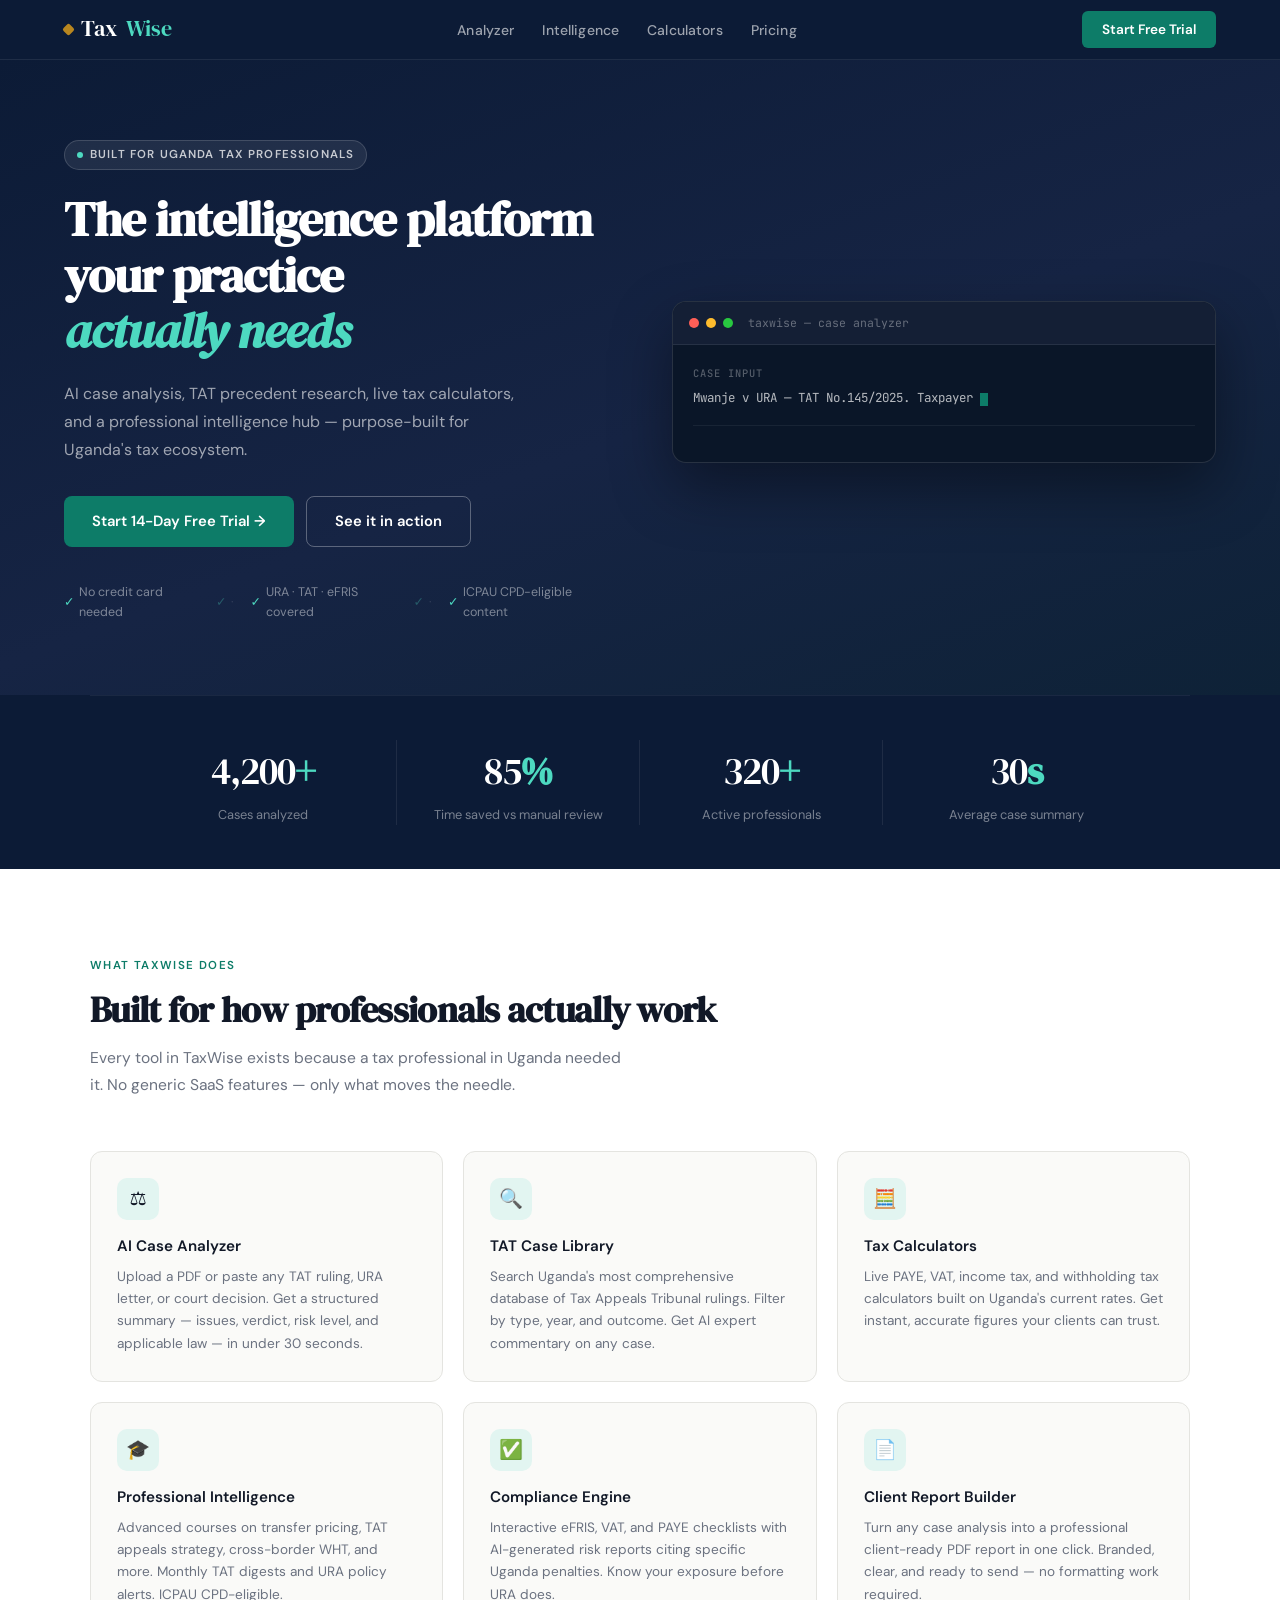
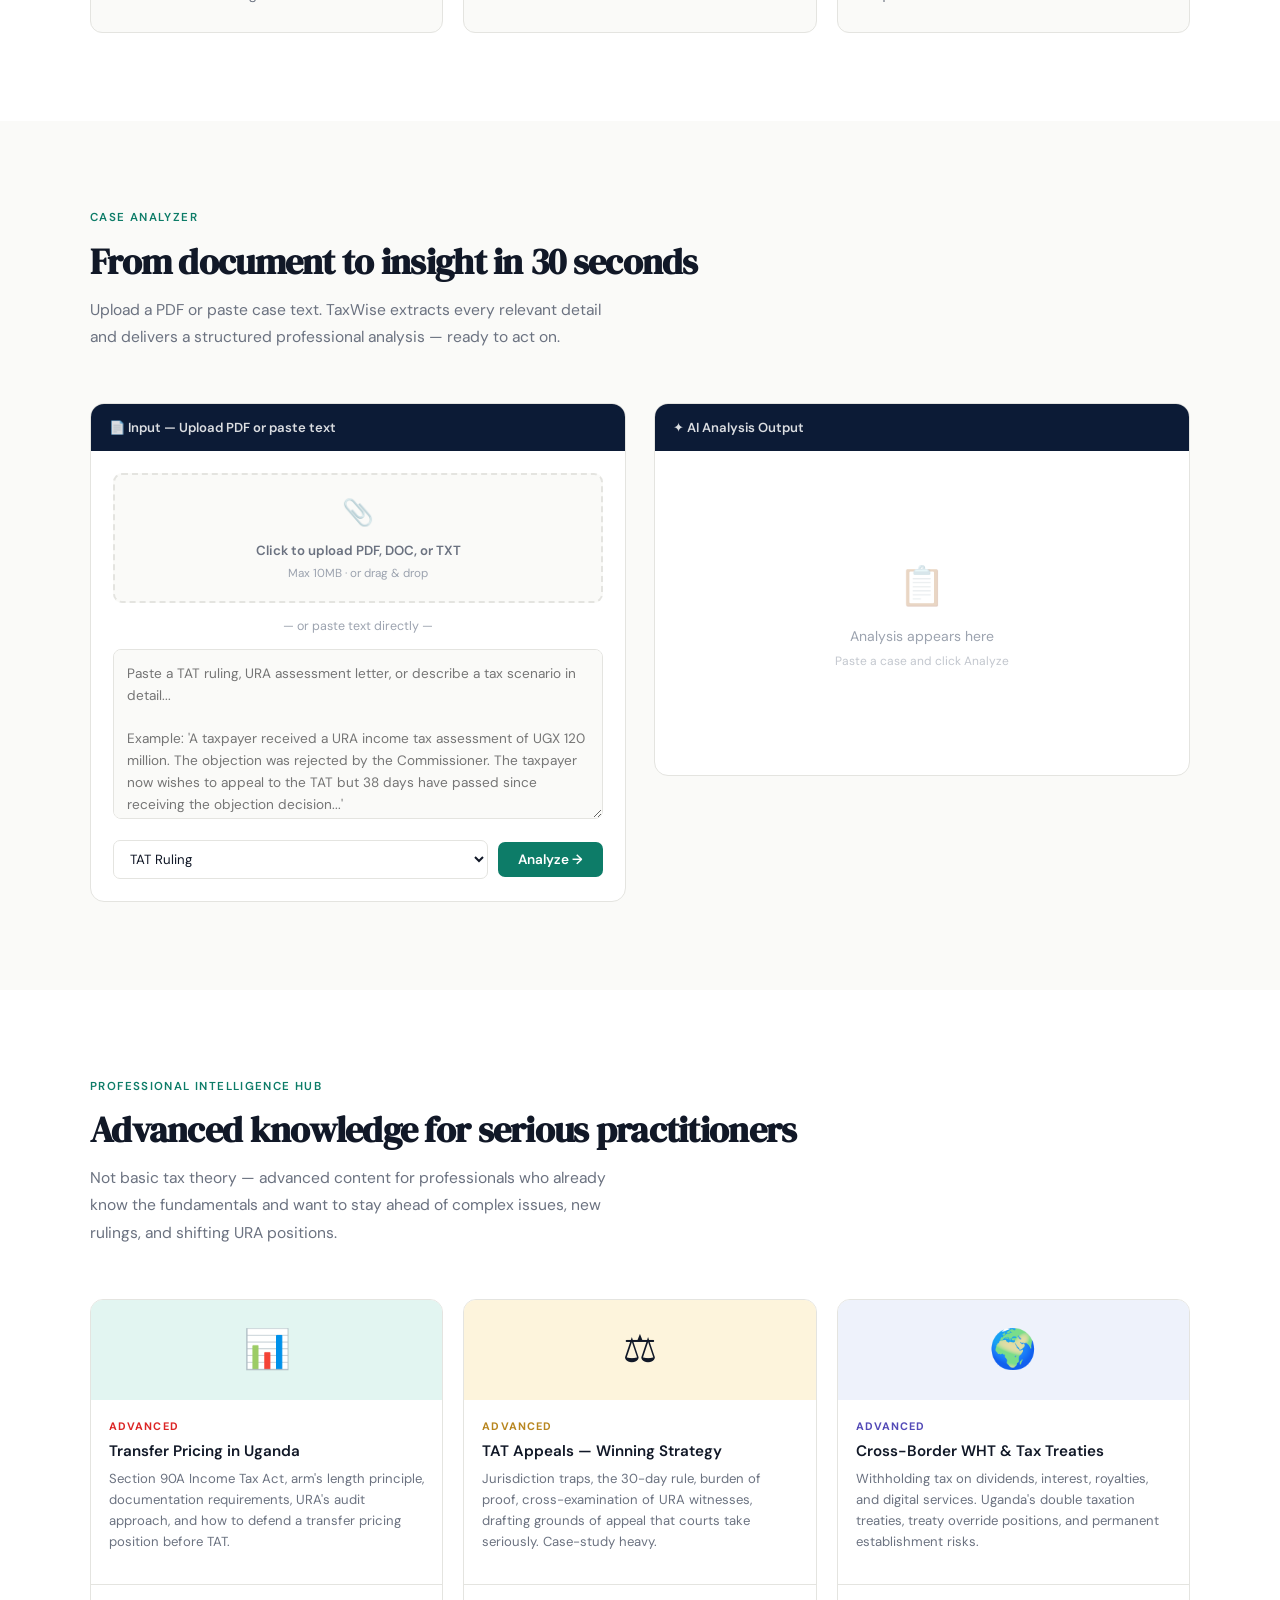
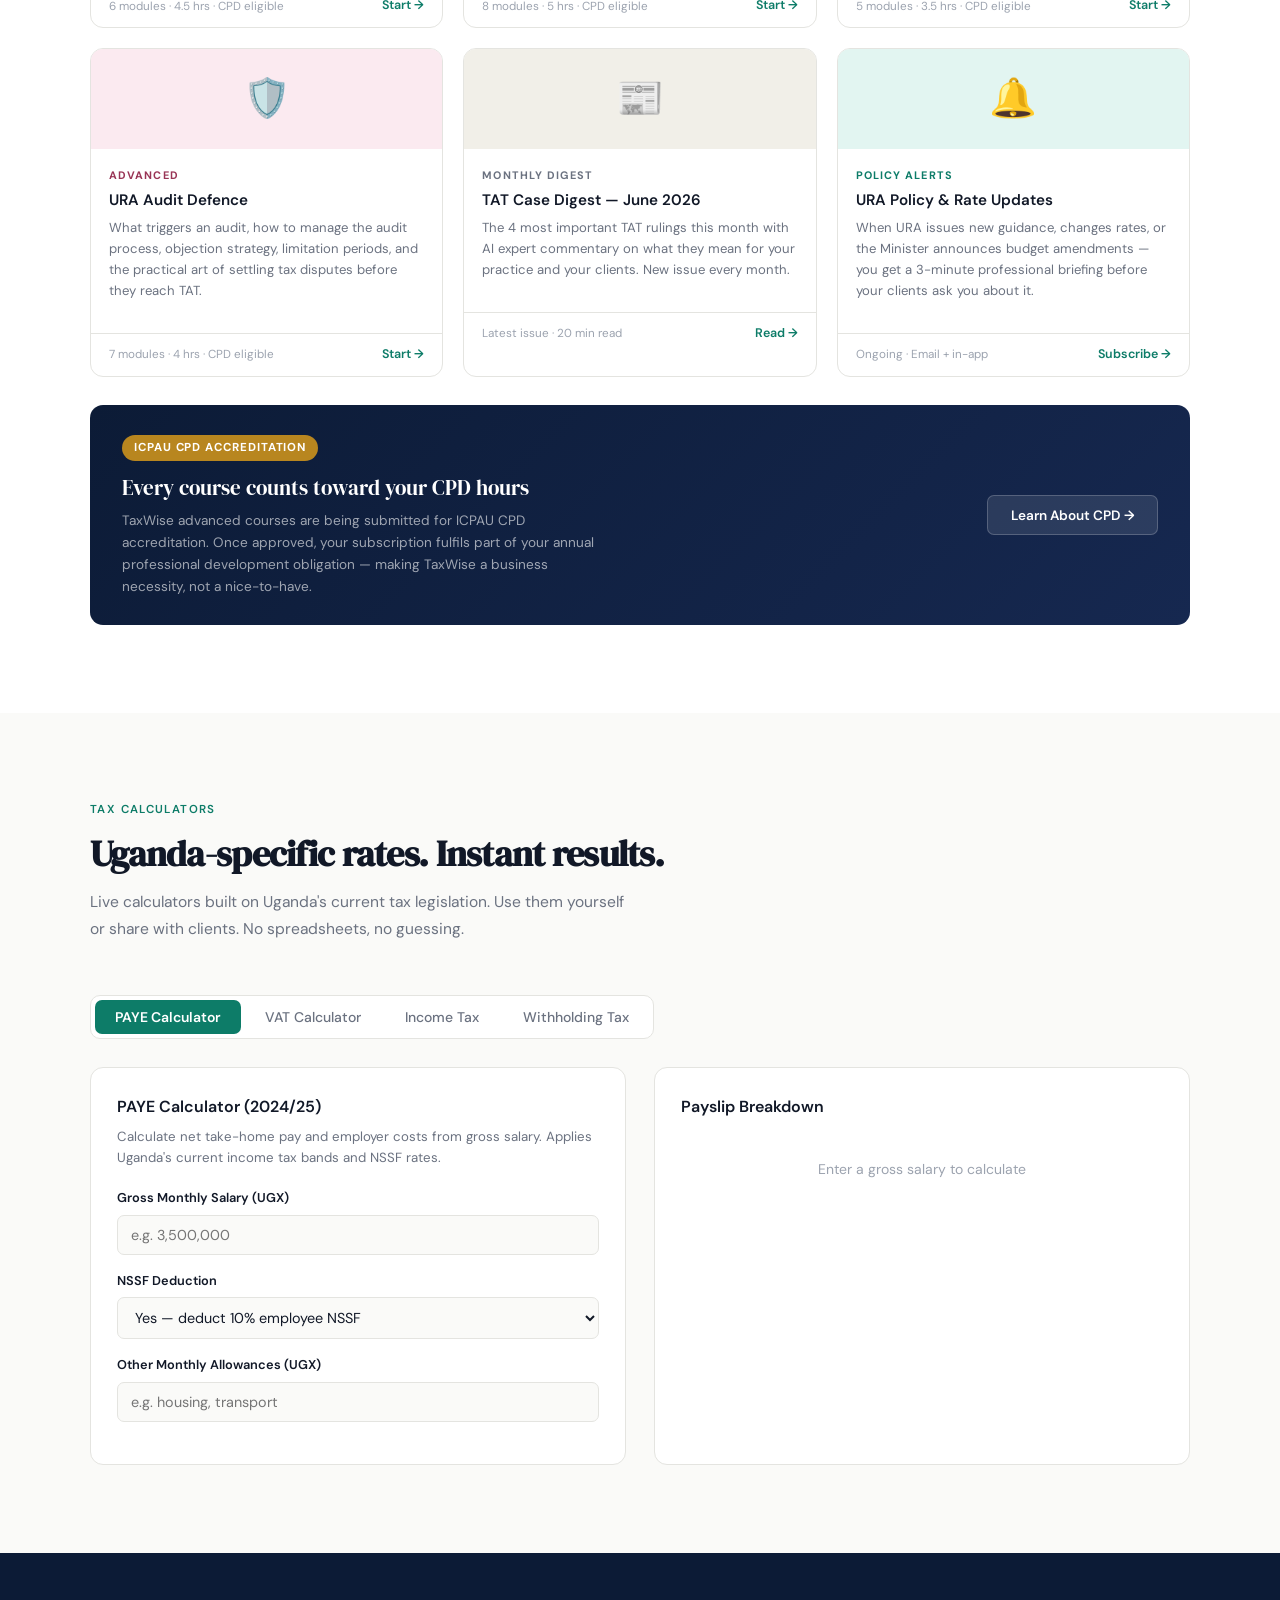
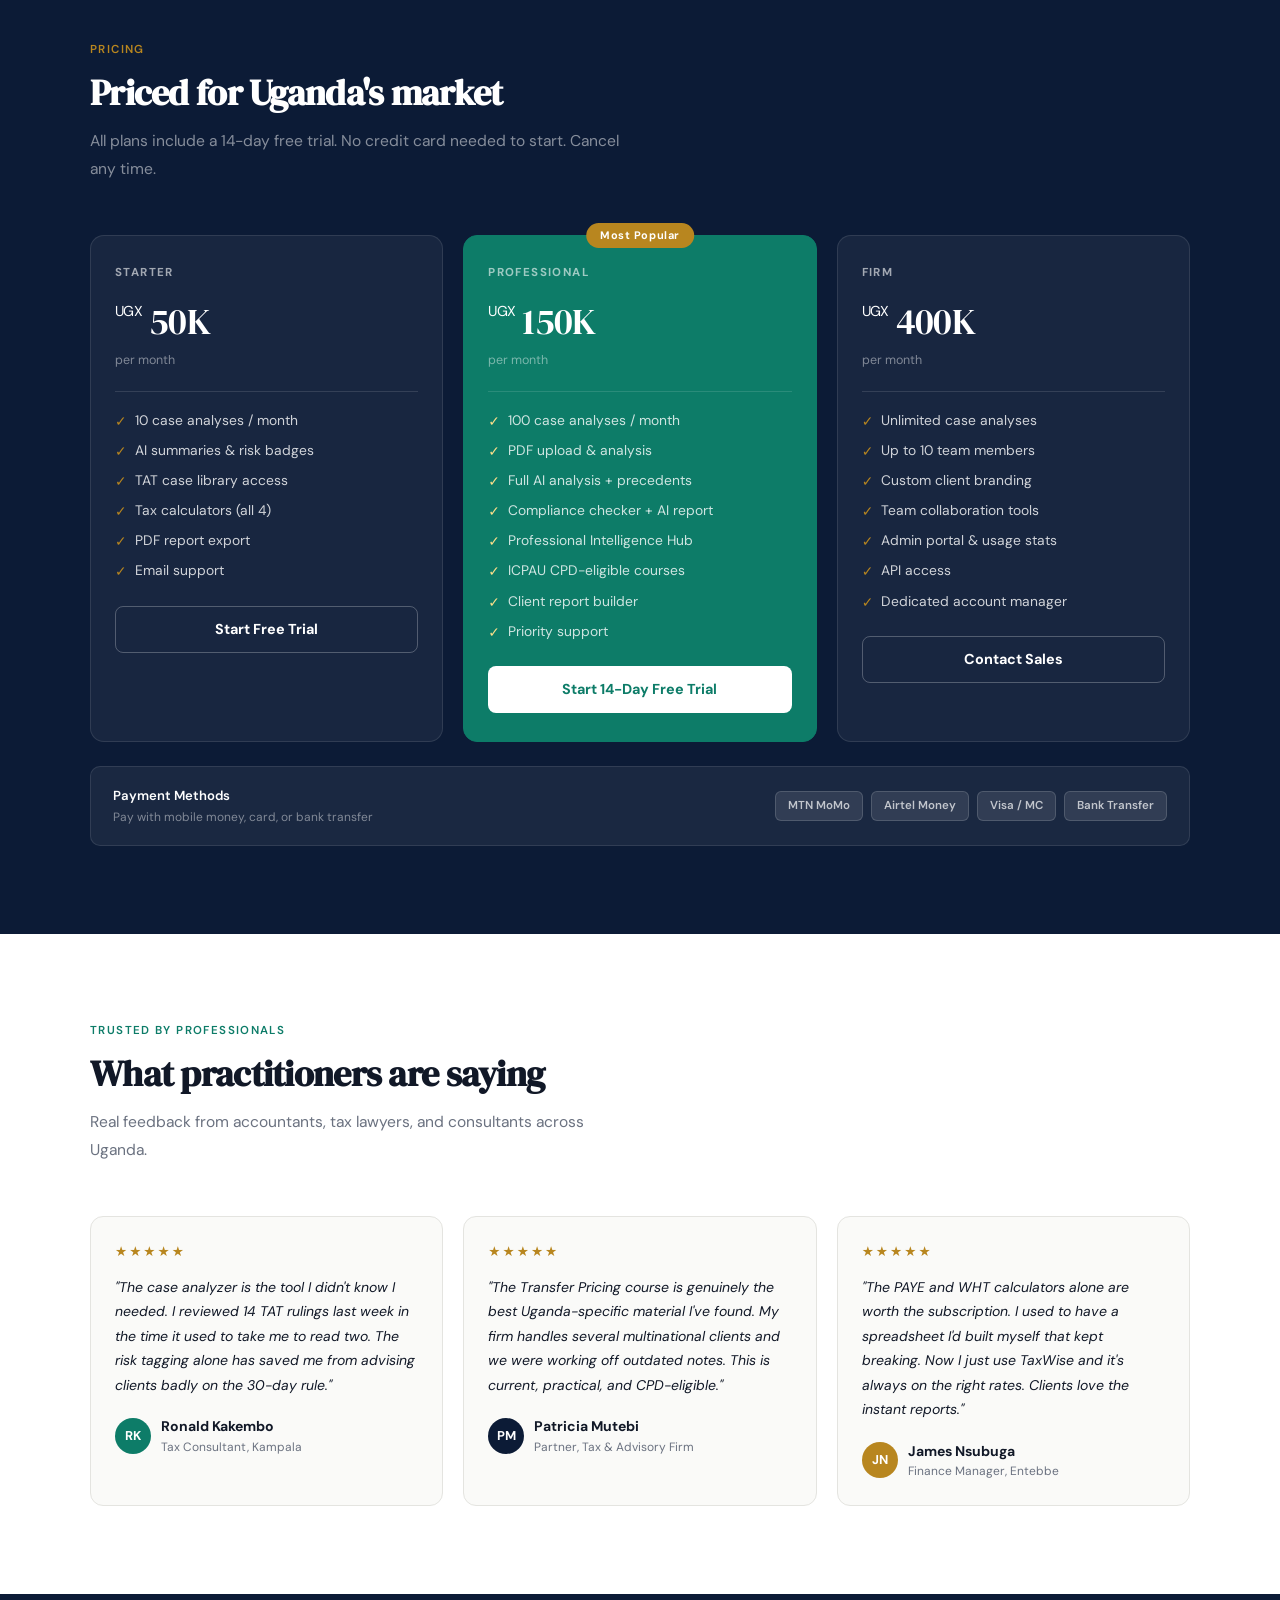
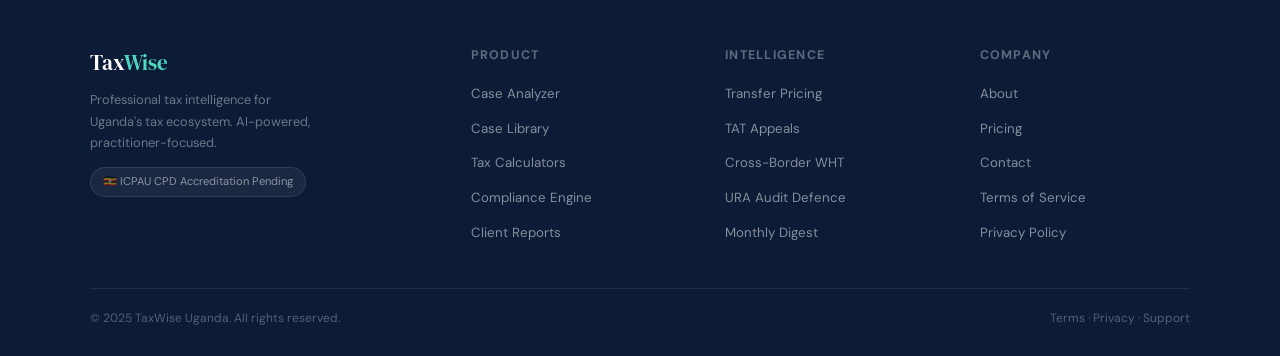
==== index.html @ 697ef594 "Add files via upload" ====
<!DOCTYPE html>
<html lang="en">
<head>
<meta charset="UTF-8"/>
<meta name="viewport" content="width=device-width,initial-scale=1.0"/>
<title>TaxWise Uganda — Professional Tax Intelligence Platform</title>
<link rel="preconnect" href="https://fonts.googleapis.com"/>
<link href="https://fonts.googleapis.com/css2?family=DM+Serif+Display:ital@0;1&family=DM+Sans:wght@300;400;500;600&family=JetBrains+Mono:wght@400;500&display=swap" rel="stylesheet"/>
<style>
*,*::before,*::after{box-sizing:border-box;margin:0;padding:0}
:root{
  --navy:#0C1B36;--navy2:#162444;
  --ink:#111827;--slate:#6B7280;--slate2:#9CA3AF;
  --warm:#FAFAF8;--white:#FFFFFF;
  --teal:#0D7C68;--teal2:#0a6356;--teal-l:#E2F5F1;--teal-m:#B6E5DC;
  --gold:#B8861F;--gold-l:#FDF4DC;--gold-m:#F5D98A;
  --border:#E4E4E0;--border2:#D1D5DB;
  --red:#DC2626;--red-l:#FEE2E2;
  --green:#16A34A;--green-l:#DCFCE7;
  --ff-serif:'DM Serif Display',Georgia,serif;
  --ff-sans:'DM Sans',system-ui,sans-serif;
  --ff-mono:'JetBrains Mono',monospace;
}
html{scroll-behavior:smooth;font-size:16px}
body{font-family:var(--ff-sans);background:var(--warm);color:var(--ink);line-height:1.6;-webkit-font-smoothing:antialiased}

/* ── NAV ── */
nav{position:sticky;top:0;z-index:200;background:var(--navy);border-bottom:1px solid rgba(255,255,255,.08);padding:0 5%;display:flex;align-items:center;justify-content:space-between;height:60px}
.logo{font-family:var(--ff-serif);font-size:1.35rem;color:var(--white);display:flex;align-items:center;gap:8px;text-decoration:none}
.logo-gem{width:9px;height:9px;background:var(--gold);border-radius:2px;transform:rotate(45deg);flex-shrink:0}
.logo span{color:#4DD9C0}
nav ul{list-style:none;display:flex;gap:1.75rem}
nav ul a{color:rgba(255,255,255,.6);text-decoration:none;font-size:.875rem;font-weight:500;transition:color .2s;letter-spacing:.01em}
nav ul a:hover{color:var(--white)}
.nav-cta{background:var(--teal);color:var(--white);padding:.45rem 1.25rem;border-radius:6px;font-size:.85rem;font-weight:600;text-decoration:none;transition:background .2s;white-space:nowrap}
.nav-cta:hover{background:var(--teal2)}

/* ── HERO ── */
.hero{background:linear-gradient(160deg,var(--navy) 0%,var(--navy2) 55%,#0e2237 100%);padding:80px 5% 72px;display:grid;grid-template-columns:1fr 1fr;gap:64px;align-items:center;max-width:1280px;margin:0 auto}
.hero-eyebrow{display:inline-flex;align-items:center;gap:7px;background:rgba(255,255,255,.08);border:1px solid rgba(255,255,255,.15);color:rgba(255,255,255,.75);font-size:.72rem;font-weight:600;letter-spacing:.1em;text-transform:uppercase;padding:5px 12px;border-radius:20px;margin-bottom:22px}
.hero-eyebrow::before{content:'';width:6px;height:6px;background:#4DD9C0;border-radius:50%;display:inline-block}
.hero h1{font-family:var(--ff-serif);font-size:clamp(2.1rem,3.8vw,3.4rem);color:var(--white);line-height:1.15;margin-bottom:20px;letter-spacing:-.02em}
.hero h1 em{font-style:italic;color:#4DD9C0}
.hero-sub{color:rgba(255,255,255,.6);font-size:1rem;line-height:1.75;margin-bottom:32px;max-width:460px}
.hero-btns{display:flex;gap:12px;flex-wrap:wrap;margin-bottom:36px}
.btn-hero{background:var(--teal);color:var(--white);padding:.8rem 1.75rem;border-radius:8px;font-weight:600;font-size:.925rem;text-decoration:none;transition:all .2s;border:none;cursor:pointer;display:inline-flex;align-items:center;gap:7px}
.btn-hero:hover{background:var(--teal2);transform:translateY(-1px)}
.btn-hero-ghost{background:transparent;color:var(--white);padding:.8rem 1.75rem;border-radius:8px;font-weight:600;font-size:.925rem;text-decoration:none;border:1px solid rgba(255,255,255,.3);transition:all .2s;cursor:pointer}
.btn-hero-ghost:hover{background:rgba(255,255,255,.08);border-color:rgba(255,255,255,.5)}
.hero-trust{display:flex;align-items:center;gap:10px;font-size:.78rem;color:rgba(255,255,255,.45)}
.hero-trust span{display:flex;align-items:center;gap:5px}
.hero-trust span::before{content:'✓';color:#4DD9C0}

/* Hero terminal card */
.hero-card{background:#0a1628;border:1px solid rgba(255,255,255,.12);border-radius:14px;overflow:hidden;box-shadow:0 24px 60px rgba(0,0,0,.4)}
.terminal-bar{background:#141f35;border-bottom:1px solid rgba(255,255,255,.08);padding:12px 16px;display:flex;align-items:center;gap:7px}
.t-dot{width:10px;height:10px;border-radius:50%}
.t-dot.r{background:#FF5F57}.t-dot.y{background:#FEBC2E}.t-dot.g{background:#28C840}
.terminal-label{margin-left:8px;font-family:var(--ff-mono);font-size:.72rem;color:rgba(255,255,255,.35)}
.terminal-body{padding:20px}
.t-label{font-family:var(--ff-mono);font-size:.65rem;font-weight:500;letter-spacing:.1em;text-transform:uppercase;color:rgba(255,255,255,.3);margin-bottom:6px}
.t-input{font-family:var(--ff-mono);font-size:.78rem;color:rgba(255,255,255,.7);line-height:1.65;margin-bottom:16px;border-bottom:1px solid rgba(255,255,255,.06);padding-bottom:16px}
.t-cursor{display:inline-block;width:8px;height:1em;background:var(--teal);vertical-align:text-bottom;animation:blink 1s step-end infinite}
@keyframes blink{50%{opacity:0}}
.t-analyzing{display:flex;align-items:center;gap:8px;font-size:.75rem;color:var(--teal);font-family:var(--ff-mono);margin-bottom:14px}
.t-spinner{display:inline-block;animation:spin .7s linear infinite}
@keyframes spin{to{transform:rotate(360deg)}}
.t-result{display:none}
.t-result.show{display:block}
.t-section{margin-bottom:12px}
.t-section-title{font-size:.65rem;font-weight:600;letter-spacing:.1em;text-transform:uppercase;color:var(--teal);margin-bottom:4px;font-family:var(--ff-mono)}
.t-section p{font-size:.8rem;color:rgba(255,255,255,.75);line-height:1.6}
.t-verdict{background:rgba(184,134,31,.12);border-left:3px solid var(--gold);padding:9px 12px;border-radius:0 6px 6px 0;font-size:.8rem;color:rgba(255,255,255,.8);margin-bottom:12px}
.t-tags{display:flex;gap:5px;flex-wrap:wrap}
.t-tag{font-size:.68rem;font-weight:600;padding:3px 8px;border-radius:12px;background:rgba(13,124,104,.2);color:#4DD9C0;border:1px solid rgba(13,124,104,.3);font-family:var(--ff-mono)}
.risk-badge{display:inline-flex;align-items:center;gap:5px;font-size:.7rem;font-weight:700;padding:3px 10px;border-radius:12px;margin-right:8px}
.risk-high{background:rgba(220,38,38,.15);color:#FCA5A5;border:1px solid rgba(220,38,38,.25)}
.risk-med{background:rgba(184,134,31,.15);color:#FCD34D;border:1px solid rgba(184,134,31,.25)}
.risk-low{background:rgba(13,124,104,.15);color:#4DD9C0;border:1px solid rgba(13,124,104,.25)}

/* ── STATS BAND ── */
.stats-wrap{background:var(--navy)}
.stats-band{max-width:1100px;margin:0 auto;padding:44px 5%;display:grid;grid-template-columns:repeat(4,1fr);gap:0;border-top:1px solid rgba(255,255,255,.06)}
.stat-item{padding:0 24px;text-align:center;border-right:1px solid rgba(255,255,255,.08)}
.stat-item:first-child{padding-left:0}
.stat-item:last-child{border-right:none;padding-right:0}
.stat-num{font-family:var(--ff-serif);font-size:2.4rem;color:var(--white);letter-spacing:-.03em}
.stat-num b{color:#4DD9C0}
.stat-desc{font-size:.8rem;color:rgba(255,255,255,.45);margin-top:3px}

/* ── SECTION SHARED ── */
section{padding:88px 5%}
.s-inner{max-width:1100px;margin:0 auto}
.s-tag{font-size:.72rem;font-weight:600;color:var(--teal);text-transform:uppercase;letter-spacing:.12em;margin-bottom:12px}
.s-title{font-family:var(--ff-serif);font-size:clamp(1.7rem,2.8vw,2.5rem);color:var(--ink);margin-bottom:14px;line-height:1.2;letter-spacing:-.02em}
.s-sub{color:var(--slate);max-width:540px;line-height:1.75;margin-bottom:52px;font-size:.975rem}

/* ── FEATURES STRIP ── */
.features-bg{background:var(--white)}
.feat-grid{display:grid;grid-template-columns:repeat(3,1fr);gap:20px}
.feat-card{border:1px solid var(--border);border-radius:12px;padding:26px;background:var(--warm);transition:all .2s;cursor:default}
.feat-card:hover{border-color:var(--teal-m);box-shadow:0 4px 20px rgba(13,124,104,.08);transform:translateY(-2px)}
.feat-icon{width:42px;height:42px;background:var(--teal-l);border-radius:10px;display:flex;align-items:center;justify-content:center;font-size:1.2rem;margin-bottom:14px}
.feat-card h3{font-size:.95rem;font-weight:600;color:var(--ink);margin-bottom:7px}
.feat-card p{font-size:.85rem;color:var(--slate);line-height:1.65}

/* ── ANALYZER DEMO ── */
.analyzer-bg{background:var(--warm)}
.analyzer-layout{display:grid;grid-template-columns:1fr 1fr;gap:28px;align-items:start}
.panel{background:var(--white);border:1px solid var(--border);border-radius:14px;overflow:hidden}
.panel-head{background:var(--navy);padding:13px 18px;display:flex;align-items:center;gap:8px;font-size:.82rem;font-weight:600;color:rgba(255,255,255,.85)}
.panel-body{padding:22px}
.panel-body textarea{width:100%;border:1px solid var(--border);border-radius:8px;padding:13px;font-family:var(--ff-sans);font-size:.85rem;color:var(--ink);resize:vertical;min-height:170px;outline:none;background:var(--warm);transition:border-color .2s;line-height:1.6}
.panel-body textarea:focus{border-color:var(--teal);background:var(--white)}
.upload-zone{border:2px dashed var(--border);border-radius:9px;padding:18px;text-align:center;cursor:pointer;margin-bottom:14px;transition:all .15s;background:var(--warm)}
.upload-zone:hover,.upload-zone.active{border-color:var(--teal);background:var(--teal-l)}
.upload-zone input[type=file]{display:none}
.upload-icon{font-size:1.6rem;opacity:.4;margin-bottom:6px}
.upload-text{font-size:.83rem;font-weight:600;color:var(--slate)}
.upload-sub{font-size:.73rem;color:var(--slate2);margin-top:3px}
.or-divider{text-align:center;font-size:.78rem;color:var(--slate2);margin:12px 0}
.panel-controls{display:flex;gap:10px;margin-top:13px;align-items:center}
select.panel-select{flex:1;border:1px solid var(--border);border-radius:7px;padding:9px 12px;font-family:var(--ff-sans);font-size:.83rem;background:var(--white);color:var(--ink);outline:none;cursor:pointer}
.btn-analyze{background:var(--teal);color:var(--white);border:none;padding:9px 20px;border-radius:7px;font-weight:600;font-size:.85rem;cursor:pointer;transition:background .2s;font-family:var(--ff-sans);display:flex;align-items:center;gap:6px;white-space:nowrap}
.btn-analyze:hover{background:var(--teal2)}
.btn-analyze:disabled{opacity:.55;cursor:not-allowed}
.result-placeholder{display:flex;flex-direction:column;align-items:center;justify-content:center;min-height:280px;color:var(--slate2)}
.placeholder-icon{font-size:2.4rem;opacity:.3;margin-bottom:8px}
.result-content{display:none}
.result-content.show{display:block}
.result-section{margin-bottom:14px}
.result-label{font-size:.68rem;font-weight:700;text-transform:uppercase;letter-spacing:.1em;color:var(--teal);margin-bottom:5px}
.result-section p{font-size:.875rem;color:var(--ink);line-height:1.7}
.verdict-box{border-left:3px solid var(--gold);background:var(--gold-l);padding:10px 13px;border-radius:0 7px 7px 0;font-size:.875rem;color:var(--ink)}
.result-tags{display:flex;gap:6px;flex-wrap:wrap;margin-top:4px}
.r-tag{font-size:.7rem;font-weight:600;padding:3px 9px;border-radius:12px;background:var(--teal-l);color:var(--teal2);border:1px solid var(--teal-m)}
.risk-row{display:flex;align-items:center;gap:8px;margin-top:6px}
.risk-pill{font-size:.72rem;font-weight:700;padding:3px 10px;border-radius:20px;text-transform:uppercase;letter-spacing:.06em}
.rp-high{background:var(--red-l);color:var(--red)}
.rp-med{background:var(--gold-l);color:var(--gold)}
.rp-low{background:var(--teal-l);color:var(--teal)}
.result-note{font-size:.8rem;color:var(--slate)}
.download-btn{display:inline-flex;align-items:center;gap:6px;background:var(--warm);border:1px solid var(--border);color:var(--ink);padding:7px 14px;border-radius:7px;font-size:.8rem;font-weight:600;cursor:pointer;transition:all .15s;margin-top:14px;font-family:var(--ff-sans)}
.download-btn:hover{border-color:var(--teal);color:var(--teal)}
.history-block{margin-top:24px}
.history-title{font-size:.78rem;font-weight:700;color:var(--slate);text-transform:uppercase;letter-spacing:.08em;margin-bottom:10px}
.hist-item{display:flex;align-items:center;gap:10px;padding:9px 12px;border:1px solid var(--border);border-radius:8px;margin-bottom:7px;font-size:.82rem;background:var(--white)}
.hist-title{flex:1;color:var(--ink);font-weight:500;white-space:nowrap;overflow:hidden;text-overflow:ellipsis}
.hist-meta{color:var(--slate2);font-size:.75rem;white-space:nowrap}

/* ── PROFESSIONAL INTELLIGENCE HUB ── */
.intel-bg{background:var(--white)}
.intel-grid{display:grid;grid-template-columns:repeat(3,1fr);gap:20px;margin-bottom:28px}
.intel-card{border:1px solid var(--border);border-radius:13px;overflow:hidden;cursor:pointer;transition:all .2s}
.intel-card:hover{border-color:var(--teal-m);box-shadow:0 6px 24px rgba(13,124,104,.09);transform:translateY(-2px)}
.intel-thumb{height:100px;display:flex;align-items:center;justify-content:center;font-size:2.4rem}
.intel-body{padding:18px}
.intel-level{font-size:.68rem;font-weight:700;text-transform:uppercase;letter-spacing:.1em;margin-bottom:6px}
.intel-card h4{font-size:.95rem;font-weight:600;color:var(--ink);margin-bottom:6px;line-height:1.35}
.intel-card p{font-size:.82rem;color:var(--slate);line-height:1.6;margin-bottom:14px}
.intel-footer{border-top:1px solid var(--border);padding:11px 18px;display:flex;justify-content:space-between;align-items:center}
.intel-meta{font-size:.73rem;color:var(--slate2)}
.intel-btn{font-size:.78rem;font-weight:600;color:var(--teal);text-decoration:none}
.cpd-banner{background:linear-gradient(135deg,var(--navy) 0%,#162850 100%);border-radius:13px;padding:28px 32px;display:flex;align-items:center;justify-content:space-between;gap:24px;margin-top:0}
.cpd-badge{background:var(--gold);color:var(--white);font-size:.72rem;font-weight:700;padding:4px 12px;border-radius:20px;text-transform:uppercase;letter-spacing:.08em;margin-bottom:10px;display:inline-block}
.cpd-title{font-family:var(--ff-serif);font-size:1.3rem;color:var(--white);margin-bottom:6px}
.cpd-sub{font-size:.85rem;color:rgba(255,255,255,.6);line-height:1.6;max-width:480px}
.cpd-action{background:rgba(255,255,255,.1);border:1px solid rgba(255,255,255,.2);color:var(--white);padding:.65rem 1.4rem;border-radius:7px;font-size:.85rem;font-weight:600;white-space:nowrap;cursor:pointer;transition:background .2s;font-family:var(--ff-sans)}
.cpd-action:hover{background:rgba(255,255,255,.18)}

/* ── TAX CALCULATORS ── */
.calc-bg{background:var(--warm)}
.calc-tabs{display:flex;gap:4px;background:var(--white);border:1px solid var(--border);border-radius:10px;padding:4px;margin-bottom:28px;width:fit-content}
.calc-tab{padding:8px 20px;border-radius:7px;border:none;cursor:pointer;font-family:var(--ff-sans);font-size:.875rem;font-weight:500;color:var(--slate);background:transparent;transition:all .15s;white-space:nowrap}
.calc-tab.active{background:var(--teal);color:var(--white);font-weight:600}
.calc-tab:hover:not(.active){background:var(--warm);color:var(--ink)}
.calc-panel{display:none}
.calc-panel.active{display:grid;grid-template-columns:1fr 1fr;gap:28px}
.calc-form{background:var(--white);border:1px solid var(--border);border-radius:13px;padding:26px}
.calc-form h3{font-size:1rem;font-weight:600;color:var(--ink);margin-bottom:6px}
.calc-form .calc-desc{font-size:.83rem;color:var(--slate);margin-bottom:20px;line-height:1.6}
.field{margin-bottom:16px}
.field label{display:block;font-size:.8rem;font-weight:600;color:var(--ink);margin-bottom:6px}
.field input,.field select{width:100%;border:1px solid var(--border);border-radius:7px;padding:10px 13px;font-family:var(--ff-sans);font-size:.9rem;outline:none;background:var(--warm);color:var(--ink);transition:border-color .2s}
.field input:focus,.field select:focus{border-color:var(--teal);background:var(--white)}
.field .hint{font-size:.73rem;color:var(--slate2);margin-top:4px}
.calc-result{background:var(--white);border:1px solid var(--border);border-radius:13px;padding:26px}
.calc-result h3{font-size:1rem;font-weight:600;color:var(--ink);margin-bottom:18px}
.result-row{display:flex;justify-content:space-between;align-items:center;padding:9px 0;border-bottom:1px solid var(--border);font-size:.875rem}
.result-row:last-child{border-bottom:none}
.result-row .lbl{color:var(--slate)}
.result-row .val{font-weight:600;color:var(--ink);font-family:var(--ff-mono);font-size:.85rem}
.result-row.total{background:var(--teal-l);border-radius:8px;padding:12px;margin-top:8px;border-bottom:none}
.result-row.total .lbl{color:var(--teal2);font-weight:600;font-size:.9rem}
.result-row.total .val{color:var(--teal);font-size:1rem;font-weight:700}
.result-row.deduct .val{color:var(--red)}
.result-row.credit .val{color:var(--green)}
.calc-note{font-size:.75rem;color:var(--slate2);margin-top:14px;line-height:1.6;border-top:1px solid var(--border);padding-top:12px}
.btn-calc{background:var(--teal);color:var(--white);border:none;padding:10px 22px;border-radius:7px;font-weight:600;font-size:.875rem;cursor:pointer;font-family:var(--ff-sans);width:100%;margin-top:4px;transition:background .2s}
.btn-calc:hover{background:var(--teal2)}

/* ── PRICING ── */
.pricing-bg{background:var(--navy)}
.pricing-bg .s-title{color:var(--white)}
.pricing-bg .s-sub{color:rgba(255,255,255,.5)}
.pricing-bg .s-tag{color:var(--gold)}
.price-grid{display:grid;grid-template-columns:repeat(3,1fr);gap:20px}
.price-card{background:rgba(255,255,255,.05);border:1px solid rgba(255,255,255,.1);border-radius:14px;padding:28px 24px;position:relative}
.price-card.pop{background:var(--teal);border-color:var(--teal)}
.pop-badge{position:absolute;top:-13px;left:50%;transform:translateX(-50%);background:var(--gold);color:var(--white);font-size:.68rem;font-weight:700;padding:4px 14px;border-radius:20px;white-space:nowrap;letter-spacing:.05em}
.price-plan{font-size:.72rem;font-weight:700;letter-spacing:.12em;text-transform:uppercase;color:rgba(255,255,255,.6);margin-bottom:10px}
.price-amount{font-family:var(--ff-serif);font-size:2.3rem;color:var(--white);font-weight:400;letter-spacing:-.02em}
.price-amount sup{font-family:var(--ff-sans);font-size:.9rem;vertical-align:top;margin-top:8px;display:inline-block}
.price-period{font-size:.78rem;color:rgba(255,255,255,.45);margin-bottom:20px}
.price-div{border:none;border-top:1px solid rgba(255,255,255,.12);margin:18px 0}
.price-feats{list-style:none;display:flex;flex-direction:column;gap:9px;margin-bottom:24px}
.price-feats li{font-size:.865rem;color:rgba(255,255,255,.8);display:flex;gap:8px;align-items:flex-start;line-height:1.45}
.price-feats li::before{content:'✓';color:var(--gold);font-weight:700;flex-shrink:0;margin-top:1px}
.price-card.pop .price-feats li::before{color:#FFE08A}
.btn-price{display:block;text-align:center;padding:11px;border-radius:8px;font-weight:700;font-size:.9rem;cursor:pointer;font-family:var(--ff-sans);transition:all .2s;text-decoration:none;border:1.5px solid rgba(255,255,255,.25);color:var(--white);background:transparent}
.btn-price:hover{background:rgba(255,255,255,.1)}
.price-card.pop .btn-price{background:var(--white);color:var(--teal);border-color:transparent}
.price-card.pop .btn-price:hover{background:var(--teal-l)}
.payment-row{background:rgba(255,255,255,.06);border:1px solid rgba(255,255,255,.1);border-radius:10px;padding:18px 22px;display:flex;align-items:center;justify-content:space-between;margin-top:24px}
.payment-row .p-label{font-size:.82rem;font-weight:600;color:var(--white)}
.payment-row .p-sub{font-size:.75rem;color:rgba(255,255,255,.45);margin-top:2px}
.pay-chips{display:flex;gap:8px}
.pay-chip{background:rgba(255,255,255,.1);border:1px solid rgba(255,255,255,.15);border-radius:6px;padding:5px 12px;font-size:.72rem;font-weight:600;color:rgba(255,255,255,.7)}

/* ── TESTIMONIALS ── */
.testi-bg{background:var(--white)}
.testi-grid{display:grid;grid-template-columns:repeat(3,1fr);gap:20px}
.testi-card{background:var(--warm);border:1px solid var(--border);border-radius:13px;padding:24px}
.stars{color:var(--gold);font-size:.85rem;margin-bottom:12px;letter-spacing:2px}
.testi-card blockquote{font-size:.875rem;color:var(--ink);line-height:1.75;margin-bottom:18px;font-style:italic}
.testi-author{display:flex;align-items:center;gap:10px}
.avatar{width:36px;height:36px;border-radius:50%;display:flex;align-items:center;justify-content:center;font-size:.8rem;font-weight:700;color:var(--white);flex-shrink:0}
.av1{background:var(--teal)}.av2{background:var(--navy)}.av3{background:var(--gold)}
.author-name{font-size:.875rem;font-weight:700;color:var(--ink)}
.author-role{font-size:.75rem;color:var(--slate)}

/* ── FOOTER ── */
footer{background:var(--navy);padding:52px 5% 28px}
.footer-inner{max-width:1100px;margin:0 auto}
.footer-grid{display:grid;grid-template-columns:1.6fr 1fr 1fr 1fr;gap:44px;margin-bottom:44px}
.footer-logo{font-family:var(--ff-serif);font-size:1.3rem;color:var(--white);margin-bottom:10px}
.footer-logo span{color:#4DD9C0}
.footer-tagline{font-size:.8rem;color:rgba(255,255,255,.4);line-height:1.65;max-width:220px}
.footer-col h5{font-size:.78rem;font-weight:700;letter-spacing:.1em;text-transform:uppercase;color:rgba(255,255,255,.35);margin-bottom:14px}
.footer-col ul{list-style:none;display:flex;flex-direction:column;gap:9px}
.footer-col ul a{color:rgba(255,255,255,.5);font-size:.83rem;text-decoration:none;transition:color .2s}
.footer-col ul a:hover{color:var(--white)}
.footer-bottom{border-top:1px solid rgba(255,255,255,.08);padding-top:20px;display:flex;justify-content:space-between;align-items:center;font-size:.75rem;color:rgba(255,255,255,.3)}
.footer-bottom a{color:rgba(255,255,255,.3);text-decoration:none}
.footer-bottom a:hover{color:rgba(255,255,255,.6)}
.icpau-badge{display:inline-flex;align-items:center;gap:6px;background:rgba(255,255,255,.06);border:1px solid rgba(255,255,255,.1);padding:5px 12px;border-radius:20px;font-size:.7rem;color:rgba(255,255,255,.5);margin-top:14px}

/* ── RESPONSIVE ── */
@media(max-width:960px){
  .hero{grid-template-columns:1fr;padding:60px 5%}
  .feat-grid,.intel-grid,.testi-grid{grid-template-columns:1fr 1fr}
  .price-grid{grid-template-columns:1fr 1fr}
  .analyzer-layout{grid-template-columns:1fr}
  .calc-panel.active{grid-template-columns:1fr}
  .stats-band{grid-template-columns:1fr 1fr}
  .stat-item{padding:16px;border-right:none;border-bottom:1px solid rgba(255,255,255,.08)}
  .footer-grid{grid-template-columns:1fr 1fr}
  nav ul{display:none}
}
@media(max-width:600px){
  .feat-grid,.intel-grid,.testi-grid,.price-grid{grid-template-columns:1fr}
  .price-card.pop{transform:none}
  .cpd-banner{flex-direction:column}
  .calc-tabs{flex-wrap:wrap}
}
</style>
</head>
<body>

<!-- NAV -->
<div style="background:var(--navy)">
<nav>
  <a href="#" class="logo"><div class="logo-gem"></div>Tax<span>Wise</span></a>
  <ul>
    <li><a href="#analyzer">Analyzer</a></li>
    <li><a href="#intelligence">Intelligence</a></li>
    <li><a href="#calculators">Calculators</a></li>
    <li><a href="#pricing">Pricing</a></li>
  </ul>
  <a href="#pricing" class="nav-cta">Start Free Trial</a>
</nav>

<!-- HERO -->
<div style="background:var(--navy)">
<div class="hero">
  <div>
    <div class="hero-eyebrow">Built for Uganda Tax Professionals</div>
    <h1>The intelligence platform your practice<br><em>actually needs</em></h1>
    <p class="hero-sub">AI case analysis, TAT precedent research, live tax calculators, and a professional intelligence hub — purpose-built for Uganda's tax ecosystem.</p>
    <div class="hero-btns">
      <a href="#pricing" class="btn-hero">Start 14-Day Free Trial →</a>
      <a href="#analyzer" class="btn-hero-ghost">See it in action</a>
    </div>
    <div class="hero-trust">
      <span>No credit card needed</span>
      <span style="margin:0 6px;opacity:.3">·</span>
      <span>URA · TAT · eFRIS covered</span>
      <span style="margin:0 6px;opacity:.3">·</span>
      <span>ICPAU CPD-eligible content</span>
    </div>
  </div>
  <div class="hero-card">
    <div class="terminal-bar">
      <div class="t-dot r"></div><div class="t-dot y"></div><div class="t-dot g"></div>
      <span class="terminal-label">taxwise — case analyzer</span>
    </div>
    <div class="terminal-body">
      <div class="t-label">Case input</div>
      <div class="t-input" id="heroInput"><span id="heroText"></span><span class="t-cursor" id="heroCursor"></span></div>
      <div class="t-analyzing" id="heroAnalyzing" style="display:none"><span class="t-spinner">⟳</span> Analyzing with AI...</div>
      <div class="t-result" id="heroResult">
        <div class="t-section">
          <div class="t-section-title">Summary</div>
          <p>TAT dismissed the appeal for lack of jurisdiction. The taxpayer filed 45 days after receiving URA's objection decision, exceeding the mandatory 30-day window under Section 14 of the TAT Act. Merits were never considered.</p>
        </div>
        <div class="t-section">
          <div class="t-verdict">Verdict: Appeal dismissed. No jurisdiction. Assessment of UGX 48M stands.</div>
        </div>
        <div class="t-section">
          <div style="display:flex;align-items:center;gap:6px;margin-bottom:8px">
            <span class="risk-badge risk-high">High Risk</span>
            <span style="font-size:.75rem;color:rgba(255,255,255,.5)">Late filing is fatal — cannot be remedied</span>
          </div>
          <div class="t-tags">
            <span class="t-tag">30-Day Rule</span><span class="t-tag">Jurisdiction</span>
            <span class="t-tag">TAT No.145/2025</span><span class="t-tag">Late Filing</span>
          </div>
        </div>
      </div>
    </div>
  </div>
</div>
</div>

<!-- STATS -->
<div class="stats-wrap">
<div class="stats-band">
  <div class="stat-item"><div class="stat-num">4,200<b>+</b></div><div class="stat-desc">Cases analyzed</div></div>
  <div class="stat-item"><div class="stat-num">85<b>%</b></div><div class="stat-desc">Time saved vs manual review</div></div>
  <div class="stat-item"><div class="stat-num">320<b>+</b></div><div class="stat-desc">Active professionals</div></div>
  <div class="stat-item"><div class="stat-num">30<b>s</b></div><div class="stat-desc">Average case summary</div></div>
</div>
</div>
</div>

<!-- FEATURES -->
<section class="features-bg" id="features">
<div class="s-inner">
  <div class="s-tag">What TaxWise Does</div>
  <h2 class="s-title">Built for how professionals actually work</h2>
  <p class="s-sub">Every tool in TaxWise exists because a tax professional in Uganda needed it. No generic SaaS features — only what moves the needle.</p>
  <div class="feat-grid">
    <div class="feat-card"><div class="feat-icon">⚖️</div><h3>AI Case Analyzer</h3><p>Upload a PDF or paste any TAT ruling, URA letter, or court decision. Get a structured summary — issues, verdict, risk level, and applicable law — in under 30 seconds.</p></div>
    <div class="feat-card"><div class="feat-icon">🔍</div><h3>TAT Case Library</h3><p>Search Uganda's most comprehensive database of Tax Appeals Tribunal rulings. Filter by type, year, and outcome. Get AI expert commentary on any case.</p></div>
    <div class="feat-card"><div class="feat-icon">🧮</div><h3>Tax Calculators</h3><p>Live PAYE, VAT, income tax, and withholding tax calculators built on Uganda's current rates. Get instant, accurate figures your clients can trust.</p></div>
    <div class="feat-card"><div class="feat-icon">🎓</div><h3>Professional Intelligence</h3><p>Advanced courses on transfer pricing, TAT appeals strategy, cross-border WHT, and more. Monthly TAT digests and URA policy alerts. ICPAU CPD-eligible.</p></div>
    <div class="feat-card"><div class="feat-icon">✅</div><h3>Compliance Engine</h3><p>Interactive eFRIS, VAT, and PAYE checklists with AI-generated risk reports citing specific Uganda penalties. Know your exposure before URA does.</p></div>
    <div class="feat-card"><div class="feat-icon">📄</div><h3>Client Report Builder</h3><p>Turn any case analysis into a professional client-ready PDF report in one click. Branded, clear, and ready to send — no formatting work required.</p></div>
  </div>
</div>
</section>

<!-- CASE ANALYZER DEMO -->
<section class="analyzer-bg" id="analyzer">
<div class="s-inner">
  <div class="s-tag">Case Analyzer</div>
  <h2 class="s-title">From document to insight in 30 seconds</h2>
  <p class="s-sub">Upload a PDF or paste case text. TaxWise extracts every relevant detail and delivers a structured professional analysis — ready to act on.</p>
  <div class="analyzer-layout">
    <div class="panel">
      <div class="panel-head">📄 Input — Upload PDF or paste text</div>
      <div class="panel-body">
        <div class="upload-zone" id="uploadZone" onclick="document.getElementById('fileInput').click()">
          <input type="file" id="fileInput" accept=".pdf,.doc,.docx,.txt" onchange="handleFile(this)"/>
          <div class="upload-icon">📎</div>
          <div class="upload-text" id="uploadText">Click to upload PDF, DOC, or TXT</div>
          <div class="upload-sub">Max 10MB · or drag & drop</div>
        </div>
        <div class="or-divider">— or paste text directly —</div>
        <textarea id="caseInput" placeholder="Paste a TAT ruling, URA assessment letter, or describe a tax scenario in detail...&#10;&#10;Example: 'A taxpayer received a URA income tax assessment of UGX 120 million. The objection was rejected by the Commissioner. The taxpayer now wishes to appeal to the TAT but 38 days have passed since receiving the objection decision...'"></textarea>
        <div class="panel-controls">
          <select class="panel-select" id="caseType">
            <option>TAT Ruling</option>
            <option>URA Assessment</option>
            <option>Income Tax Dispute</option>
            <option>VAT Dispute</option>
            <option>PAYE Issue</option>
            <option>eFRIS Compliance</option>
            <option>Withholding Tax</option>
            <option>General Scenario</option>
          </select>
          <button class="btn-analyze" id="analyzeBtn" onclick="runAnalysis()">
            <span id="btnSpinner" style="display:none">⟳</span>
            <span id="btnText">Analyze →</span>
          </button>
        </div>
      </div>
    </div>
    <div class="panel">
      <div class="panel-head">✦ AI Analysis Output</div>
      <div class="panel-body">
        <div class="result-placeholder" id="rPlaceholder">
          <div class="placeholder-icon">📋</div>
          <div style="font-size:.875rem;color:var(--slate2)">Analysis appears here</div>
          <div style="font-size:.75rem;color:var(--slate2);margin-top:4px;opacity:.6">Paste a case and click Analyze</div>
        </div>
        <div class="result-content" id="rContent"></div>
        <div class="history-block" id="historyBlock" style="display:none">
          <div class="history-title">Recent Analyses</div>
          <div id="historyList"></div>
        </div>
      </div>
    </div>
  </div>
</div>
</section>

<!-- PROFESSIONAL INTELLIGENCE HUB -->
<section class="intel-bg" id="intelligence">
<div class="s-inner">
  <div class="s-tag">Professional Intelligence Hub</div>
  <h2 class="s-title">Advanced knowledge for serious practitioners</h2>
  <p class="s-sub">Not basic tax theory — advanced content for professionals who already know the fundamentals and want to stay ahead of complex issues, new rulings, and shifting URA positions.</p>
  <div class="intel-grid">
    <div class="intel-card" onclick="this.style.borderColor='var(--teal)'">
      <div class="intel-thumb" style="background:#E2F5F1">📊</div>
      <div class="intel-body">
        <div class="intel-level" style="color:var(--red)">Advanced</div>
        <h4>Transfer Pricing in Uganda</h4>
        <p>Section 90A Income Tax Act, arm's length principle, documentation requirements, URA's audit approach, and how to defend a transfer pricing position before TAT.</p>
      </div>
      <div class="intel-footer"><span class="intel-meta">6 modules · 4.5 hrs · CPD eligible</span><a class="intel-btn" href="#">Start →</a></div>
    </div>
    <div class="intel-card" onclick="this.style.borderColor='var(--teal)'">
      <div class="intel-thumb" style="background:#FDF4DC">⚖️</div>
      <div class="intel-body">
        <div class="intel-level" style="color:var(--gold)">Advanced</div>
        <h4>TAT Appeals — Winning Strategy</h4>
        <p>Jurisdiction traps, the 30-day rule, burden of proof, cross-examination of URA witnesses, drafting grounds of appeal that courts take seriously. Case-study heavy.</p>
      </div>
      <div class="intel-footer"><span class="intel-meta">8 modules · 5 hrs · CPD eligible</span><a class="intel-btn" href="#">Start →</a></div>
    </div>
    <div class="intel-card" onclick="this.style.borderColor='var(--teal)'">
      <div class="intel-thumb" style="background:#EEF2FB">🌍</div>
      <div class="intel-body">
        <div class="intel-level" style="color:#534AB7">Advanced</div>
        <h4>Cross-Border WHT & Tax Treaties</h4>
        <p>Withholding tax on dividends, interest, royalties, and digital services. Uganda's double taxation treaties, treaty override positions, and permanent establishment risks.</p>
      </div>
      <div class="intel-footer"><span class="intel-meta">5 modules · 3.5 hrs · CPD eligible</span><a class="intel-btn" href="#">Start →</a></div>
    </div>
    <div class="intel-card" onclick="this.style.borderColor='var(--teal)'">
      <div class="intel-thumb" style="background:#FBEAF0">🛡️</div>
      <div class="intel-body">
        <div class="intel-level" style="color:#993556">Advanced</div>
        <h4>URA Audit Defence</h4>
        <p>What triggers an audit, how to manage the audit process, objection strategy, limitation periods, and the practical art of settling tax disputes before they reach TAT.</p>
      </div>
      <div class="intel-footer"><span class="intel-meta">7 modules · 4 hrs · CPD eligible</span><a class="intel-btn" href="#">Start →</a></div>
    </div>
    <div class="intel-card" onclick="this.style.borderColor='var(--teal)'">
      <div class="intel-thumb" style="background:#F1EFE8">📰</div>
      <div class="intel-body">
        <div class="intel-level" style="color:var(--slate)">Monthly Digest</div>
        <h4>TAT Case Digest — June 2026</h4>
        <p>The 4 most important TAT rulings this month with AI expert commentary on what they mean for your practice and your clients. New issue every month.</p>
      </div>
      <div class="intel-footer"><span class="intel-meta">Latest issue · 20 min read</span><a class="intel-btn" href="#">Read →</a></div>
    </div>
    <div class="intel-card" onclick="this.style.borderColor='var(--teal)'">
      <div class="intel-thumb" style="background:#E2F5F1">🔔</div>
      <div class="intel-body">
        <div class="intel-level" style="color:var(--teal)">Policy Alerts</div>
        <h4>URA Policy & Rate Updates</h4>
        <p>When URA issues new guidance, changes rates, or the Minister announces budget amendments — you get a 3-minute professional briefing before your clients ask you about it.</p>
      </div>
      <div class="intel-footer"><span class="intel-meta">Ongoing · Email + in-app</span><a class="intel-btn" href="#">Subscribe →</a></div>
    </div>
  </div>
  <div class="cpd-banner">
    <div>
      <div class="cpd-badge">ICPAU CPD Accreditation</div>
      <div class="cpd-title">Every course counts toward your CPD hours</div>
      <p class="cpd-sub">TaxWise advanced courses are being submitted for ICPAU CPD accreditation. Once approved, your subscription fulfils part of your annual professional development obligation — making TaxWise a business necessity, not a nice-to-have.</p>
    </div>
    <button class="cpd-action">Learn About CPD →</button>
  </div>
</div>
</section>

<!-- TAX CALCULATORS -->
<section class="calc-bg" id="calculators">
<div class="s-inner">
  <div class="s-tag">Tax Calculators</div>
  <h2 class="s-title">Uganda-specific rates. Instant results.</h2>
  <p class="s-sub">Live calculators built on Uganda's current tax legislation. Use them yourself or share with clients. No spreadsheets, no guessing.</p>
  <div class="calc-tabs">
    <button class="calc-tab active" onclick="switchCalc('paye',this)">PAYE Calculator</button>
    <button class="calc-tab" onclick="switchCalc('vat',this)">VAT Calculator</button>
    <button class="calc-tab" onclick="switchCalc('income',this)">Income Tax</button>
    <button class="calc-tab" onclick="switchCalc('wht',this)">Withholding Tax</button>
  </div>

  <!-- PAYE CALCULATOR -->
  <div class="calc-panel active" id="calc-paye">
    <div class="calc-form">
      <h3>PAYE Calculator (2024/25)</h3>
      <p class="calc-desc">Calculate net take-home pay and employer costs from gross salary. Applies Uganda's current income tax bands and NSSF rates.</p>
      <div class="field"><label>Gross Monthly Salary (UGX)</label><input type="number" id="paye-gross" placeholder="e.g. 3,500,000" oninput="calcPAYE()"/></div>
      <div class="field"><label>NSSF Deduction</label><select id="paye-nssf" onchange="calcPAYE()"><option value="yes">Yes — deduct 10% employee NSSF</option><option value="no">No NSSF</option></select></div>
      <div class="field"><label>Other Monthly Allowances (UGX)</label><input type="number" id="paye-allow" placeholder="e.g. housing, transport" oninput="calcPAYE()"/></div>
    </div>
    <div class="calc-result">
      <h3>Payslip Breakdown</h3>
      <div id="paye-result"><div style="color:var(--slate2);font-size:.875rem;padding:20px 0;text-align:center">Enter a gross salary to calculate</div></div>
    </div>
  </div>

  <!-- VAT CALCULATOR -->
  <div class="calc-panel" id="calc-vat">
    <div class="calc-form">
      <h3>VAT Calculator (18%)</h3>
      <p class="calc-desc">Calculate VAT-inclusive or VAT-exclusive amounts. Useful for invoicing, input tax claims, and VAT return preparation.</p>
      <div class="field"><label>Amount (UGX)</label><input type="number" id="vat-amount" placeholder="e.g. 1,000,000" oninput="calcVAT()"/></div>
      <div class="field"><label>Calculation Type</label><select id="vat-type" onchange="calcVAT()"><option value="excl">Add VAT (amount is VAT-exclusive)</option><option value="incl">Extract VAT (amount is VAT-inclusive)</option></select></div>
      <div class="field"><label>Supply Type</label><select id="vat-supply" onchange="calcVAT()"><option value="standard">Standard rated — 18%</option><option value="zero">Zero rated — 0%</option><option value="exempt">Exempt — no VAT</option></select></div>
    </div>
    <div class="calc-result">
      <h3>VAT Breakdown</h3>
      <div id="vat-result"><div style="color:var(--slate2);font-size:.875rem;padding:20px 0;text-align:center">Enter an amount to calculate</div></div>
    </div>
  </div>

  <!-- INCOME TAX ESTIMATOR -->
  <div class="calc-panel" id="calc-income">
    <div class="calc-form">
      <h3>Income Tax Estimator (2024/25)</h3>
      <p class="calc-desc">Estimate annual income tax liability for individuals and corporations under Uganda's current tax bands.</p>
      <div class="field"><label>Taxpayer Type</label><select id="inc-type" onchange="calcIncome()"><option value="individual">Individual</option><option value="corporate">Company (30%)</option><option value="agri">Agribusiness Company (25%)</option></select></div>
      <div class="field"><label>Annual Chargeable Income (UGX)</label><input type="number" id="inc-income" placeholder="e.g. 36,000,000" oninput="calcIncome()"/></div>
      <div class="field"><label>Allowable Deductions (UGX)</label><input type="number" id="inc-deduct" placeholder="e.g. business expenses" oninput="calcIncome()"/></div>
    </div>
    <div class="calc-result">
      <h3>Tax Liability Estimate</h3>
      <div id="income-result"><div style="color:var(--slate2);font-size:.875rem;padding:20px 0;text-align:center">Enter income to estimate tax</div></div>
    </div>
  </div>

  <!-- WHT CALCULATOR -->
  <div class="calc-panel" id="calc-wht">
    <div class="calc-form">
      <h3>Withholding Tax Calculator</h3>
      <p class="calc-desc">Calculate WHT on payments to residents and non-residents. Covers dividends, interest, royalties, rent, and service fees.</p>
      <div class="field"><label>Gross Payment Amount (UGX)</label><input type="number" id="wht-amount" placeholder="e.g. 5,000,000" oninput="calcWHT()"/></div>
      <div class="field"><label>Payment Type</label><select id="wht-type" onchange="calcWHT()">
        <option value="15">Dividends — 15%</option>
        <option value="15">Interest (resident) — 15%</option>
        <option value="15">Royalties (resident) — 15%</option>
        <option value="6">Rent (resident) — 6%</option>
        <option value="6">Professional fees (resident) — 6%</option>
        <option value="15">Services to non-resident — 15%</option>
        <option value="10">Interest (non-resident) — 10%</option>
        <option value="10">Royalties (non-resident) — 10%</option>
        <option value="10">Natural resource payments — 10%</option>
      </select></div>
      <div class="field"><label>Recipient</label><select id="wht-recipient" onchange="calcWHT()"><option value="resident">Resident</option><option value="nonresident">Non-resident</option></select></div>
    </div>
    <div class="calc-result">
      <h3>WHT Breakdown</h3>
      <div id="wht-result"><div style="color:var(--slate2);font-size:.875rem;padding:20px 0;text-align:center">Enter an amount to calculate</div></div>
    </div>
  </div>
</div>
</section>

<!-- PRICING -->
<section class="pricing-bg" id="pricing">
<div class="s-inner">
  <div class="s-tag">Pricing</div>
  <h2 class="s-title">Priced for Uganda's market</h2>
  <p class="s-sub">All plans include a 14-day free trial. No credit card needed to start. Cancel any time.</p>
  <div class="price-grid">
    <div class="price-card">
      <div class="price-plan">Starter</div>
      <div class="price-amount"><sup>UGX</sup> 50K</div>
      <div class="price-period">per month</div>
      <hr class="price-div"/>
      <ul class="price-feats">
        <li>10 case analyses / month</li>
        <li>AI summaries & risk badges</li>
        <li>TAT case library access</li>
        <li>Tax calculators (all 4)</li>
        <li>PDF report export</li>
        <li>Email support</li>
      </ul>
      <a href="#" class="btn-price">Start Free Trial</a>
    </div>
    <div class="price-card pop">
      <div class="pop-badge">Most Popular</div>
      <div class="price-plan">Professional</div>
      <div class="price-amount"><sup>UGX</sup> 150K</div>
      <div class="price-period">per month</div>
      <hr class="price-div"/>
      <ul class="price-feats">
        <li>100 case analyses / month</li>
        <li>PDF upload & analysis</li>
        <li>Full AI analysis + precedents</li>
        <li>Compliance checker + AI report</li>
        <li>Professional Intelligence Hub</li>
        <li>ICPAU CPD-eligible courses</li>
        <li>Client report builder</li>
        <li>Priority support</li>
      </ul>
      <a href="#" class="btn-price">Start 14-Day Free Trial</a>
    </div>
    <div class="price-card">
      <div class="price-plan">Firm</div>
      <div class="price-amount"><sup>UGX</sup> 400K</div>
      <div class="price-period">per month</div>
      <hr class="price-div"/>
      <ul class="price-feats">
        <li>Unlimited case analyses</li>
        <li>Up to 10 team members</li>
        <li>Custom client branding</li>
        <li>Team collaboration tools</li>
        <li>Admin portal & usage stats</li>
        <li>API access</li>
        <li>Dedicated account manager</li>
      </ul>
      <a href="#" class="btn-price">Contact Sales</a>
    </div>
  </div>
  <div class="payment-row">
    <div><div class="p-label">Payment Methods</div><div class="p-sub">Pay with mobile money, card, or bank transfer</div></div>
    <div class="pay-chips">
      <div class="pay-chip">MTN MoMo</div>
      <div class="pay-chip">Airtel Money</div>
      <div class="pay-chip">Visa / MC</div>
      <div class="pay-chip">Bank Transfer</div>
    </div>
  </div>
</div>
</section>

<!-- TESTIMONIALS -->
<section class="testi-bg">
<div class="s-inner">
  <div class="s-tag">Trusted By Professionals</div>
  <h2 class="s-title">What practitioners are saying</h2>
  <p class="s-sub">Real feedback from accountants, tax lawyers, and consultants across Uganda.</p>
  <div class="testi-grid">
    <div class="testi-card">
      <div class="stars">★★★★★</div>
      <blockquote>"The case analyzer is the tool I didn't know I needed. I reviewed 14 TAT rulings last week in the time it used to take me to read two. The risk tagging alone has saved me from advising clients badly on the 30-day rule."</blockquote>
      <div class="testi-author">
        <div class="avatar av1">RK</div>
        <div><div class="author-name">Ronald Kakembo</div><div class="author-role">Tax Consultant, Kampala</div></div>
      </div>
    </div>
    <div class="testi-card">
      <div class="stars">★★★★★</div>
      <blockquote>"The Transfer Pricing course is genuinely the best Uganda-specific material I've found. My firm handles several multinational clients and we were working off outdated notes. This is current, practical, and CPD-eligible."</blockquote>
      <div class="testi-author">
        <div class="avatar av2">PM</div>
        <div><div class="author-name">Patricia Mutebi</div><div class="author-role">Partner, Tax & Advisory Firm</div></div>
      </div>
    </div>
    <div class="testi-card">
      <div class="stars">★★★★★</div>
      <blockquote>"The PAYE and WHT calculators alone are worth the subscription. I used to have a spreadsheet I'd built myself that kept breaking. Now I just use TaxWise and it's always on the right rates. Clients love the instant reports."</blockquote>
      <div class="testi-author">
        <div class="avatar av3">JN</div>
        <div><div class="author-name">James Nsubuga</div><div class="author-role">Finance Manager, Entebbe</div></div>
      </div>
    </div>
  </div>
</div>
</section>

<!-- FOOTER -->
<footer>
<div class="footer-inner">
  <div class="footer-grid">
    <div>
      <div class="footer-logo">Tax<span>Wise</span></div>
      <p class="footer-tagline">Professional tax intelligence for Uganda's tax ecosystem. AI-powered, practitioner-focused.</p>
      <div class="icpau-badge">🇺🇬 ICPAU CPD Accreditation Pending</div>
    </div>
    <div class="footer-col"><h5>Product</h5><ul><li><a href="#">Case Analyzer</a></li><li><a href="#">Case Library</a></li><li><a href="#">Tax Calculators</a></li><li><a href="#">Compliance Engine</a></li><li><a href="#">Client Reports</a></li></ul></div>
    <div class="footer-col"><h5>Intelligence</h5><ul><li><a href="#">Transfer Pricing</a></li><li><a href="#">TAT Appeals</a></li><li><a href="#">Cross-Border WHT</a></li><li><a href="#">URA Audit Defence</a></li><li><a href="#">Monthly Digest</a></li></ul></div>
    <div class="footer-col"><h5>Company</h5><ul><li><a href="#">About</a></li><li><a href="#">Pricing</a></li><li><a href="#">Contact</a></li><li><a href="#">Terms of Service</a></li><li><a href="#">Privacy Policy</a></li></ul></div>
  </div>
  <div class="footer-bottom">
    <span>© 2025 TaxWise Uganda. All rights reserved.</span>
    <span><a href="#">Terms</a> · <a href="#">Privacy</a> · <a href="#">Support</a></span>
  </div>
</div>
</footer>

<script>
// ── HERO TYPEWRITER ───────────────────────────────────────────────────────────
const heroCase = "Mwanje v URA — TAT No.145/2025. Taxpayer filed appeal on day 45 after receiving objection decision. TAT must determine jurisdiction.";
let heroIdx = 0;
const heroTextEl = document.getElementById('heroText');
const heroCursorEl = document.getElementById('heroCursor');
const heroAnalyzing = document.getElementById('heroAnalyzing');
const heroResult = document.getElementById('heroResult');

function typeHero(){
  if(heroIdx < heroCase.length){
    heroTextEl.textContent += heroCase[heroIdx++];
    setTimeout(typeHero, heroIdx < 20 ? 60 : 30);
  } else {
    heroCursorEl.style.display='none';
    setTimeout(()=>{
      heroAnalyzing.style.display='flex';
      setTimeout(()=>{
        heroAnalyzing.style.display='none';
        heroResult.classList.add('show');
      },1800);
    },400);
  }
}
setTimeout(typeHero, 800);

// ── FILE UPLOAD ───────────────────────────────────────────────────────────────
function handleFile(input){
  const file = input.files[0];
  if(!file) return;
  document.getElementById('uploadText').textContent = '✓ ' + file.name;
  document.getElementById('uploadZone').classList.add('active');
  document.getElementById('caseInput').value = '[PDF Uploaded: ' + file.name + ']\n\nIn production, text is extracted server-side with pdf-parse. For this demo, you can also paste case text below.';
}

// ── CASE ANALYZER ─────────────────────────────────────────────────────────────
let analysisHistory = [];

async function runAnalysis(){
  const text = document.getElementById('caseInput').value.trim();
  const caseType = document.getElementById('caseType').value;
  if(!text){ alert('Please paste or upload case text first.'); return; }

  const btn = document.getElementById('analyzeBtn');
  const spinner = document.getElementById('btnSpinner');
  const btnText = document.getElementById('btnText');
  btn.disabled = true;
  spinner.style.display = 'inline';
  btnText.textContent = 'Analyzing...';
  document.getElementById('rPlaceholder').style.display='flex';
  document.getElementById('rContent').classList.remove('show');

  try {
    const res = await fetch("https://api.anthropic.com/v1/messages",{
      method:"POST",
      headers:{"Content-Type":"application/json"},
      body:JSON.stringify({
        model:"claude-sonnet-4-20250514",
        max_tokens:1000,
        system:`You are TaxWise, an AI specializing in Uganda tax law (URA, TAT, Income Tax Act Cap 340, VAT Act Cap 349, PAYE, eFRIS, WHT). Analyze the case or scenario. Respond ONLY with valid JSON — no markdown, no backticks:\n{"summary":"2-3 sentence plain summary","keyIssues":["issue1","issue2","issue3"],"verdict":"outcome or likely outcome","risk":"low|medium|high","riskNote":"one sentence key risk","advice":"2-3 sentences practical advice","tags":["tag1","tag2","tag3","tag4"],"applicableLaw":["Section X, Act Y"]}`,
        messages:[{role:"user",content:`Case Type: ${caseType}\n\n${text}`}]
      })
    });
    const data = await res.json();
    const raw = data.content?.map(i=>i.text||'').join('') || '';
    const parsed = JSON.parse(raw.replace(/```json|```/g,'').trim());
    renderResult(parsed, caseType, text);
    analysisHistory.unshift({title: text.slice(0,60)+'...', type: caseType, risk: parsed.risk, date: new Date().toLocaleDateString()});
    if(analysisHistory.length > 5) analysisHistory.pop();
    renderHistory();
  } catch(e){
    document.getElementById('rContent').innerHTML=`<div style="color:var(--red);font-size:.875rem;padding:16px 0">Analysis failed — please try again.<br><small style="opacity:.6">${e.message}</small></div>`;
    document.getElementById('rContent').classList.add('show');
    document.getElementById('rPlaceholder').style.display='none';
  } finally {
    btn.disabled=false; spinner.style.display='none'; btnText.textContent='Analyze →';
  }
}

function renderResult(p, caseType, inputText){
  const riskClass = {high:'rp-high',medium:'rp-med',low:'rp-low'}[p.risk]||'rp-low';
  document.getElementById('rContent').innerHTML=`
    <div class="result-section"><div class="result-label">Summary</div><p>${p.summary}</p></div>
    <div class="result-section"><div class="result-label">Key Issues</div>${(p.keyIssues||[]).map(i=>`<p style="margin-bottom:5px">• ${i}</p>`).join('')}</div>
    <div class="result-section"><div class="result-label">Verdict</div><div class="verdict-box">${p.verdict}</div></div>
    <div class="risk-row"><span class="risk-pill ${riskClass}">${p.risk} risk</span><span class="result-note">${p.riskNote}</span></div>
    <div class="result-section" style="margin-top:14px"><div class="result-label">Practical Advice</div><p>${p.advice}</p></div>
    <div class="result-section"><div class="result-tags">${(p.tags||[]).map(t=>`<span class="r-tag">${t}</span>`).join('')}</div></div>
    ${p.applicableLaw?.length?`<div class="result-section"><div class="result-label">Applicable Law</div>${p.applicableLaw.map(l=>`<p style="font-size:.8rem;color:var(--slate);margin-bottom:3px">• ${l}</p>`).join('')}</div>`:''}
    <button class="download-btn" onclick="downloadReport(${JSON.stringify(p).replace(/"/g,'&quot;')}, '${caseType}')">⬇ Download Report</button>`;
  document.getElementById('rContent').classList.add('show');
  document.getElementById('rPlaceholder').style.display='none';
}

function downloadReport(p, caseType){
  const content=`TAXWISE CASE ANALYSIS REPORT\n${'='.repeat(50)}\nGenerated: ${new Date().toLocaleString()}\nCase Type: ${caseType}\n\nSUMMARY\n${p.summary}\n\nKEY ISSUES\n${(p.keyIssues||[]).map((i,n)=>`${n+1}. ${i}`).join('\n')}\n\nVERDICT\n${p.verdict}\n\nRISK: ${(p.risk||'').toUpperCase()}\n${p.riskNote}\n\nPRACTICAL ADVICE\n${p.advice}\n\nAPPLICABLE LAW\n${(p.applicableLaw||[]).join('\n')}\n\nTAGS: ${(p.tags||[]).join(', ')}\n\n${'='.repeat(50)}\nPowered by TaxWise Uganda`;
  const a=document.createElement('a');
  a.href=URL.createObjectURL(new Blob([content],{type:'text/plain'}));
  a.download='taxwise-analysis.txt'; a.click();
}

function renderHistory(){
  if(!analysisHistory.length) return;
  const list = document.getElementById('historyList');
  const riskCol={high:'var(--red)',medium:'var(--gold)',low:'var(--teal)'};
  list.innerHTML = analysisHistory.map(h=>`
    <div class="hist-item">
      <div class="hist-title">${h.title}</div>
      <div class="hist-meta">${h.type}</div>
      <span style="font-size:.7rem;font-weight:700;padding:2px 8px;border-radius:10px;background:${riskCol[h.risk]||'var(--teal)'}20;color:${riskCol[h.risk]||'var(--teal)'};border:1px solid ${riskCol[h.risk]||'var(--teal)'}40">${h.risk}</span>
    </div>`).join('');
  document.getElementById('historyBlock').style.display='block';
}

// ── CALCULATORS ───────────────────────────────────────────────────────────────
function switchCalc(id, btn){
  document.querySelectorAll('.calc-panel').forEach(p=>p.classList.remove('active'));
  document.querySelectorAll('.calc-tab').forEach(b=>b.classList.remove('active'));
  document.getElementById('calc-'+id).classList.add('active');
  btn.classList.add('active');
}

function fmt(n){ return 'UGX ' + Math.round(n).toLocaleString(); }
function pct(n){ return n.toFixed(1) + '%'; }

// PAYE
function calcPAYE(){
  const gross = parseFloat(document.getElementById('paye-gross').value)||0;
  const allow = parseFloat(document.getElementById('paye-allow').value)||0;
  const doNSSF = document.getElementById('paye-nssf').value === 'yes';
  if(!gross){ document.getElementById('paye-result').innerHTML='<div style="color:var(--slate2);font-size:.875rem;padding:20px 0;text-align:center">Enter a gross salary to calculate</div>'; return; }

  const annualGross = (gross + allow) * 12;
  const nssf = doNSSF ? gross * 0.10 : 0;
  const annualNSSF = nssf * 12;
  const taxable = annualGross - annualNSSF;

  // Uganda 2024/25 bands (annual)
  let tax = 0;
  if(taxable <= 2820000) tax = 0;
  else if(taxable <= 4920000) tax = (taxable - 2820000) * 0.10;
  else if(taxable <= 120000000) tax = 210000 + (taxable - 4920000) * 0.20;
  else tax = 210000 + (120000000-4920000)*0.20 + (taxable-120000000)*0.30;

  const monthlyTax = tax / 12;
  const employerNSSF = gross * 0.10;
  const netPay = gross + allow - nssf - monthlyTax;
  const effectiveRate = gross > 0 ? (monthlyTax/gross)*100 : 0;

  document.getElementById('paye-result').innerHTML=`
    <div class="result-row"><span class="lbl">Gross Salary</span><span class="val">${fmt(gross)}</span></div>
    ${allow>0?`<div class="result-row"><span class="lbl">Allowances</span><span class="val">${fmt(allow)}</span></div>`:''}
    ${doNSSF?`<div class="result-row deduct"><span class="lbl">NSSF (Employee 10%)</span><span class="val">- ${fmt(nssf)}</span></div>`:''}
    <div class="result-row deduct"><span class="lbl">PAYE Tax</span><span class="val">- ${fmt(monthlyTax)}</span></div>
    <div class="result-row total"><span class="lbl">Net Take-Home</span><span class="val">${fmt(netPay)}</span></div>
    <div class="result-row" style="margin-top:8px"><span class="lbl">Effective Tax Rate</span><span class="val">${pct(effectiveRate)}</span></div>
    <div class="result-row"><span class="lbl">Employer NSSF (10%)</span><span class="val">${fmt(employerNSSF)}</span></div>
    <div class="result-row"><span class="lbl">Total Employer Cost</span><span class="val">${fmt(gross + allow + employerNSSF)}</span></div>
    <div class="calc-note">Based on Uganda Income Tax Act Cap 340 — 2024/25 bands. Annual taxable income: ${fmt(taxable)}. Annual PAYE: ${fmt(tax)}. Rates: 0% up to UGX 2.82M, 10% to 4.92M, 20% to 120M, 30% above.</div>`;
}

// VAT
function calcVAT(){
  const amount = parseFloat(document.getElementById('vat-amount').value)||0;
  const type = document.getElementById('vat-type').value;
  const supply = document.getElementById('vat-supply').value;
  if(!amount){ document.getElementById('vat-result').innerHTML='<div style="color:var(--slate2);font-size:.875rem;padding:20px 0;text-align:center">Enter an amount to calculate</div>'; return; }
  if(supply !== 'standard'){
    document.getElementById('vat-result').innerHTML=`
      <div class="result-row"><span class="lbl">Amount</span><span class="val">${fmt(amount)}</span></div>
      <div class="result-row"><span class="lbl">VAT Rate</span><span class="val">${supply==='zero'?'0% (zero-rated)':'Exempt'}</span></div>
      <div class="result-row deduct"><span class="lbl">VAT Amount</span><span class="val">UGX 0</span></div>
      <div class="result-row total"><span class="lbl">Total Amount</span><span class="val">${fmt(amount)}</span></div>
      <div class="calc-note">${supply==='zero'?'Zero-rated supplies: exports, some foodstuffs, educational materials. No VAT charged, but input credits still claimable.':'Exempt supplies: medical services, financial services, residential accommodation. No VAT charged and input credits cannot be claimed.'}</div>`;
    return;
  }
  const rate = 0.18;
  let netAmount, vatAmount, total;
  if(type === 'excl'){
    netAmount = amount; vatAmount = amount * rate; total = amount + vatAmount;
  } else {
    total = amount; netAmount = amount / (1 + rate); vatAmount = total - netAmount;
  }
  document.getElementById('vat-result').innerHTML=`
    <div class="result-row"><span class="lbl">Net Amount (ex. VAT)</span><span class="val">${fmt(netAmount)}</span></div>
    <div class="result-row deduct"><span class="lbl">VAT @ 18%</span><span class="val">${fmt(vatAmount)}</span></div>
    <div class="result-row total"><span class="lbl">VAT-Inclusive Total</span><span class="val">${fmt(total)}</span></div>
    <div class="result-row" style="margin-top:8px"><span class="lbl">VAT as % of Total</span><span class="val">${pct((vatAmount/total)*100)}</span></div>
    <div class="calc-note">Standard rate: 18% per Uganda VAT Act Cap 349. VAT return due by 15th of the following month. Late filing: 2% per month on outstanding tax.</div>`;
}

// INCOME TAX
function calcIncome(){
  const type = document.getElementById('inc-type').value;
  const income = parseFloat(document.getElementById('inc-income').value)||0;
  const deduct = parseFloat(document.getElementById('inc-deduct').value)||0;
  if(!income){ document.getElementById('income-result').innerHTML='<div style="color:var(--slate2);font-size:.875rem;padding:20px 0;text-align:center">Enter income to estimate tax</div>'; return; }

  const chargeable = Math.max(0, income - deduct);
  let tax = 0, rateLabel = '';

  if(type === 'individual'){
    if(chargeable <= 2820000){ tax=0; rateLabel='0% — below threshold'; }
    else if(chargeable <= 4920000){ tax=(chargeable-2820000)*0.10; rateLabel='10% marginal rate'; }
    else if(chargeable <= 120000000){ tax=210000+(chargeable-4920000)*0.20; rateLabel='20% marginal rate'; }
    else{ tax=210000+(120000000-4920000)*0.20+(chargeable-120000000)*0.30; rateLabel='30% marginal rate'; }
  } else if(type === 'corporate'){
    tax = chargeable * 0.30; rateLabel = '30% corporate rate';
  } else {
    tax = chargeable * 0.25; rateLabel = '25% agribusiness rate';
  }

  const effective = chargeable > 0 ? (tax/chargeable)*100 : 0;
  document.getElementById('income-result').innerHTML=`
    <div class="result-row"><span class="lbl">Gross Income</span><span class="val">${fmt(income)}</span></div>
    ${deduct>0?`<div class="result-row deduct"><span class="lbl">Allowable Deductions</span><span class="val">- ${fmt(deduct)}</span></div>`:''}
    <div class="result-row"><span class="lbl">Chargeable Income</span><span class="val">${fmt(chargeable)}</span></div>
    <div class="result-row deduct"><span class="lbl">Income Tax (${rateLabel})</span><span class="val">${fmt(tax)}</span></div>
    <div class="result-row total"><span class="lbl">Net After Tax</span><span class="val">${fmt(chargeable - tax)}</span></div>
    <div class="result-row" style="margin-top:8px"><span class="lbl">Effective Tax Rate</span><span class="val">${pct(effective)}</span></div>
    <div class="calc-note">Based on Income Tax Act Cap 340. ${type==='individual'?'Individual bands: 0% (≤2.82M), 10% (2.82M–4.92M), 20% (4.92M–120M), 30% (above 120M). Returns due 30 June.':type==='corporate'?'Corporate rate: 30% flat on chargeable income. Returns due 6 months after accounting period end.':'Agribusiness rate: 25% flat. Must derive 80%+ of income from agricultural activities.'}</div>`;
}

// WHT
function calcWHT(){
  const amount = parseFloat(document.getElementById('wht-amount').value)||0;
  const rate = parseFloat(document.getElementById('wht-type').value)/100;
  if(!amount){ document.getElementById('wht-result').innerHTML='<div style="color:var(--slate2);font-size:.875rem;padding:20px 0;text-align:center">Enter an amount to calculate</div>'; return; }
  const wht = amount * rate;
  const netPayment = amount - wht;
  const paymentType = document.getElementById('wht-type').options[document.getElementById('wht-type').selectedIndex].text;
  document.getElementById('wht-result').innerHTML=`
    <div class="result-row"><span class="lbl">Gross Payment</span><span class="val">${fmt(amount)}</span></div>
    <div class="result-row"><span class="lbl">Payment Type</span><span class="val" style="font-family:var(--ff-sans);font-size:.78rem">${paymentType}</span></div>
    <div class="result-row deduct"><span class="lbl">WHT Deducted</span><span class="val">- ${fmt(wht)}</span></div>
    <div class="result-row total"><span class="lbl">Net Payment to Recipient</span><span class="val">${fmt(netPayment)}</span></div>
    <div class="result-row" style="margin-top:8px"><span class="lbl">WHT to Remit to URA</span><span class="val">${fmt(wht)}</span></div>
    <div class="calc-note">WHT must be remitted to URA by the 15th of the following month. Failure to withhold makes the payer liable for the tax plus 2% monthly interest. Source: Income Tax Act Cap 340 — Third Schedule.</div>`;
}

// Drag-and-drop on upload zone
const zone = document.getElementById('uploadZone');
zone.addEventListener('dragover', e=>{ e.preventDefault(); zone.classList.add('active'); });
zone.addEventListener('dragleave', ()=> zone.classList.remove('active'));
zone.addEventListener('drop', e=>{ e.preventDefault(); zone.classList.remove('active'); const f=e.dataTransfer.files[0]; if(f){ document.getElementById('fileInput').files=e.dataTransfer.files; handleFile(document.getElementById('fileInput')); }});
</script>
</body>
</html>
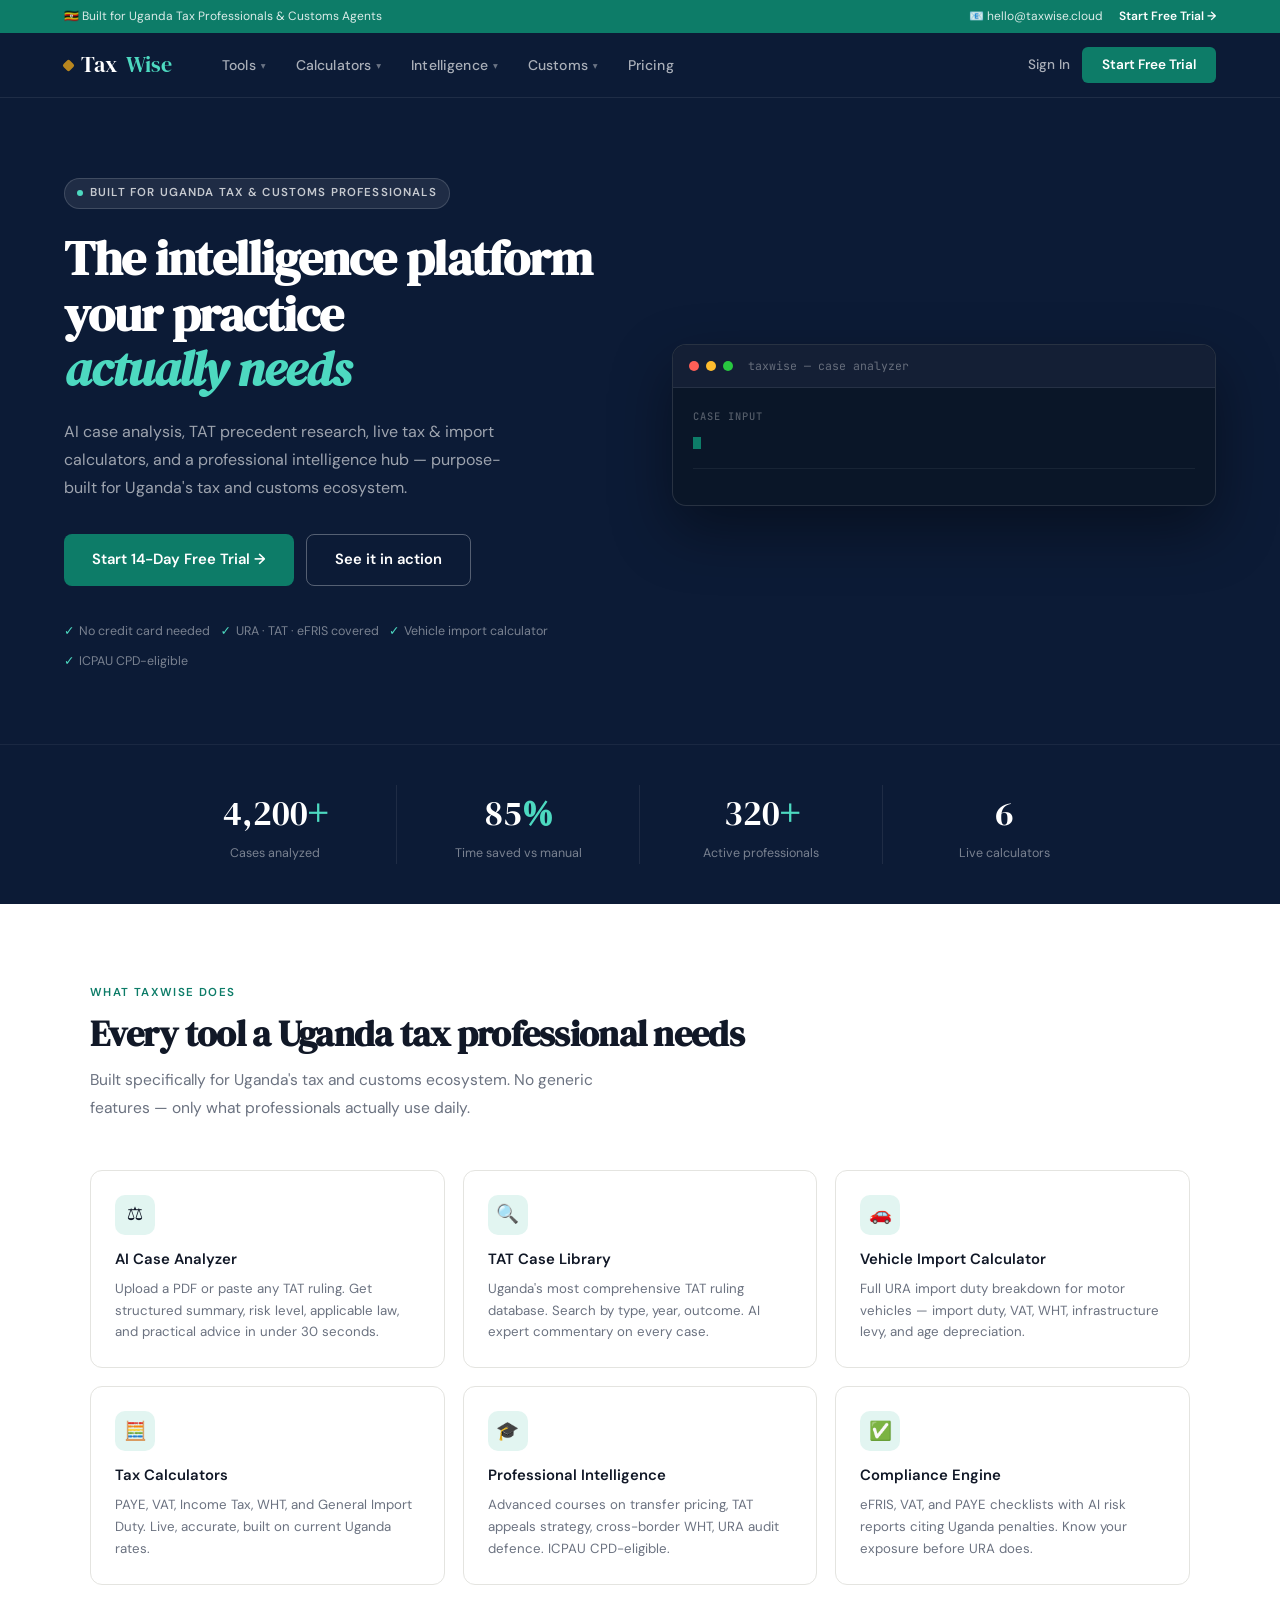
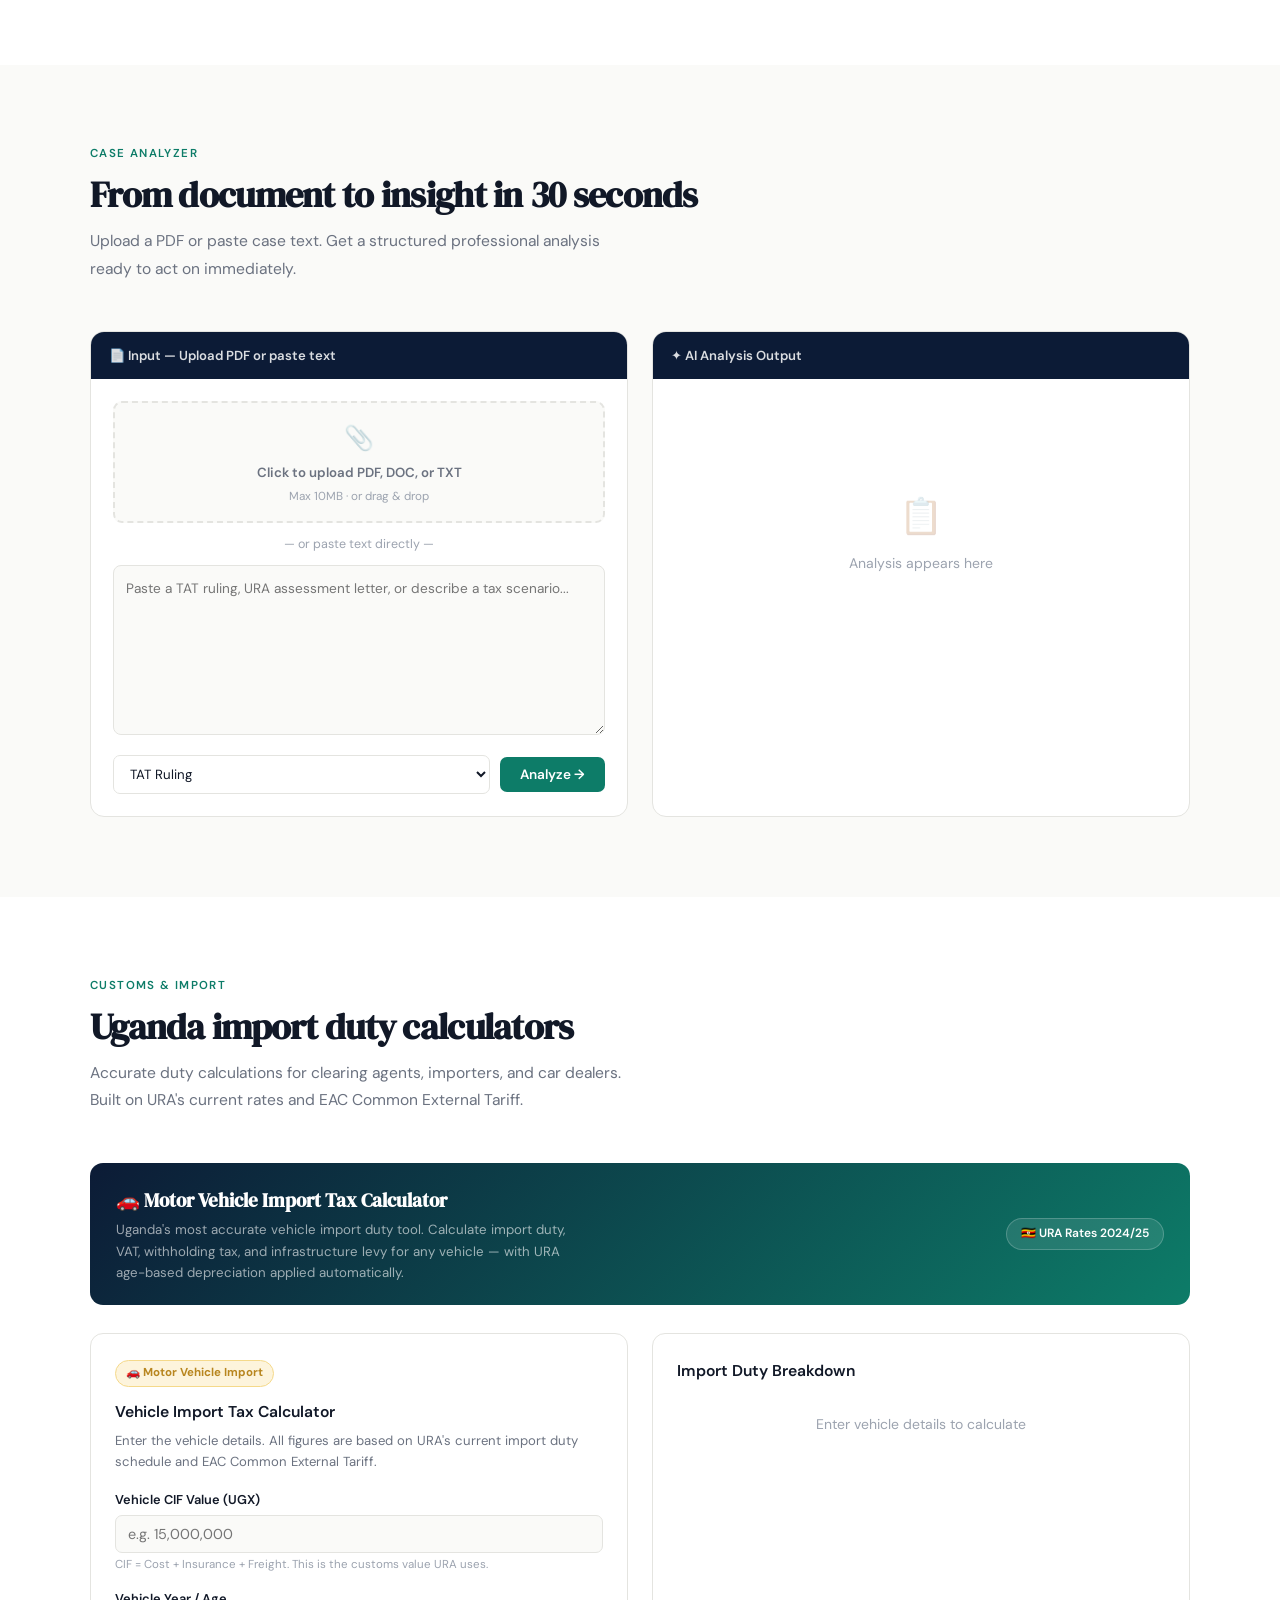
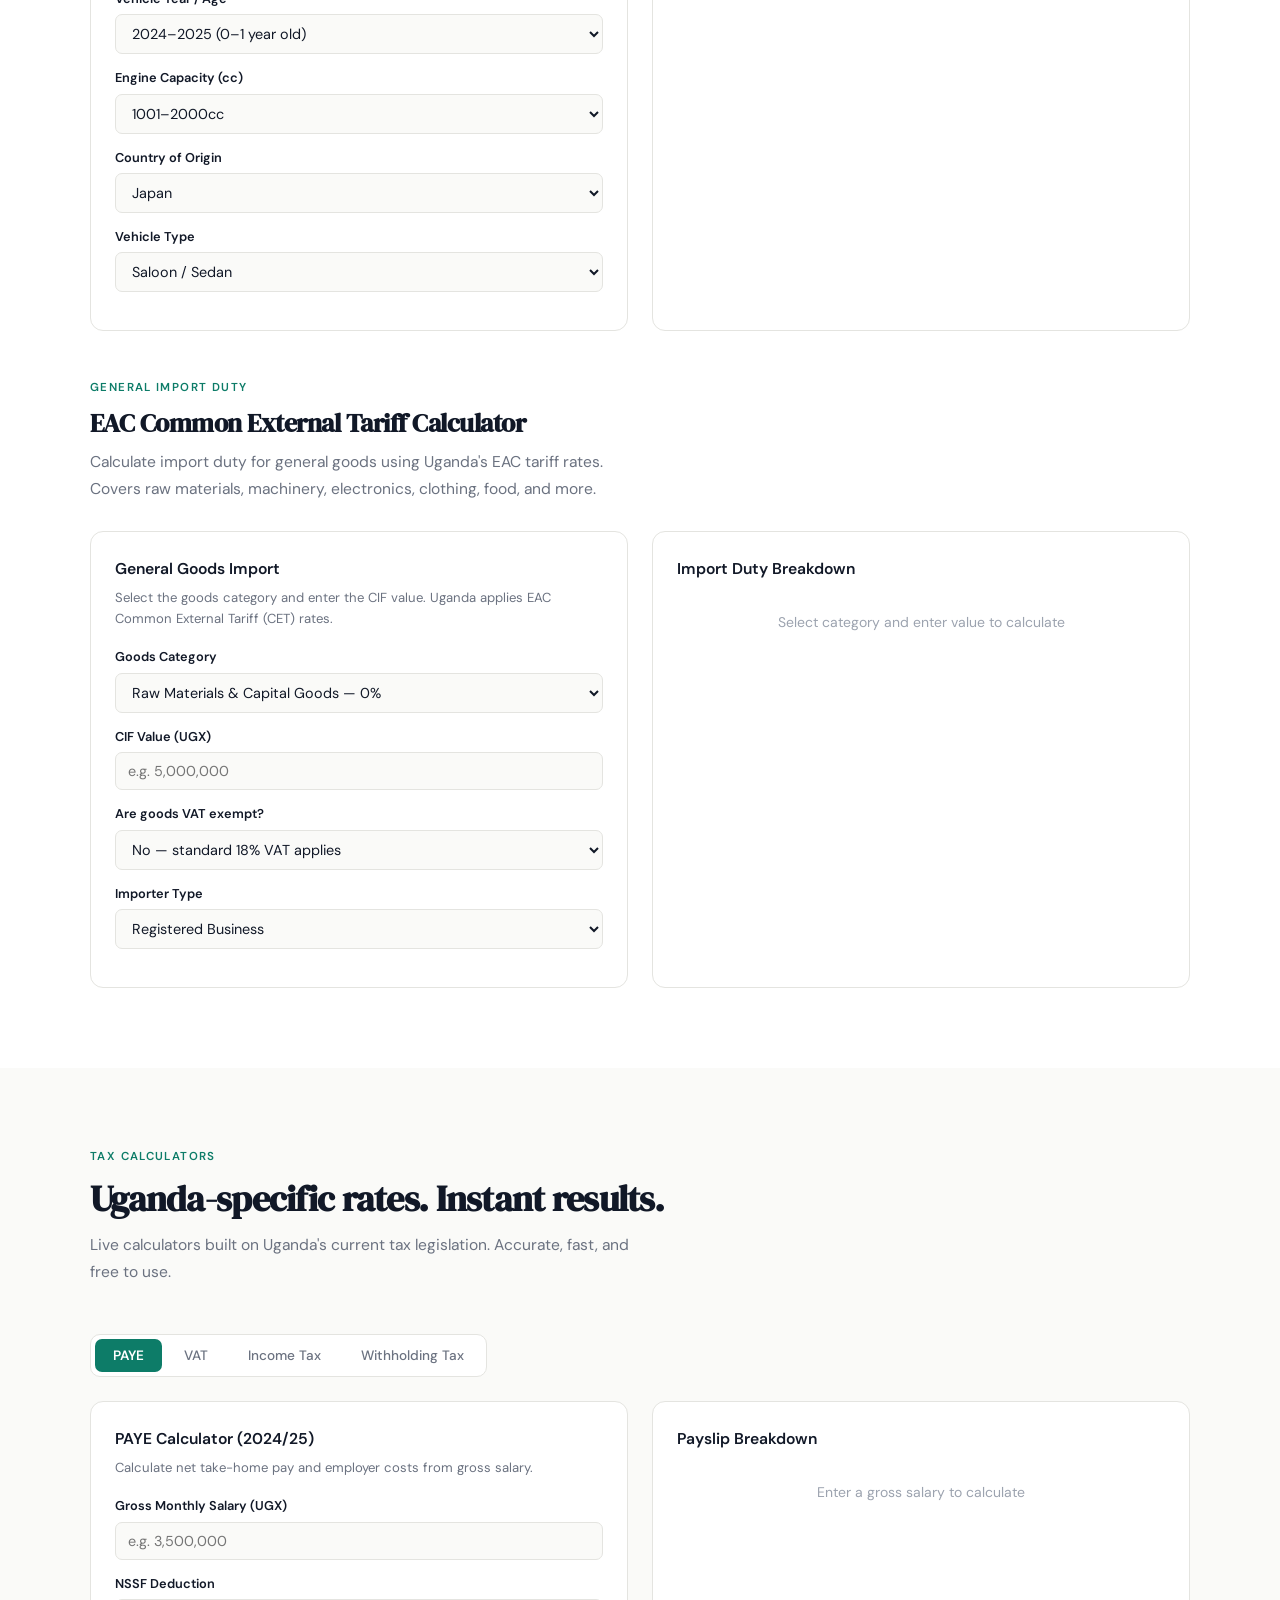
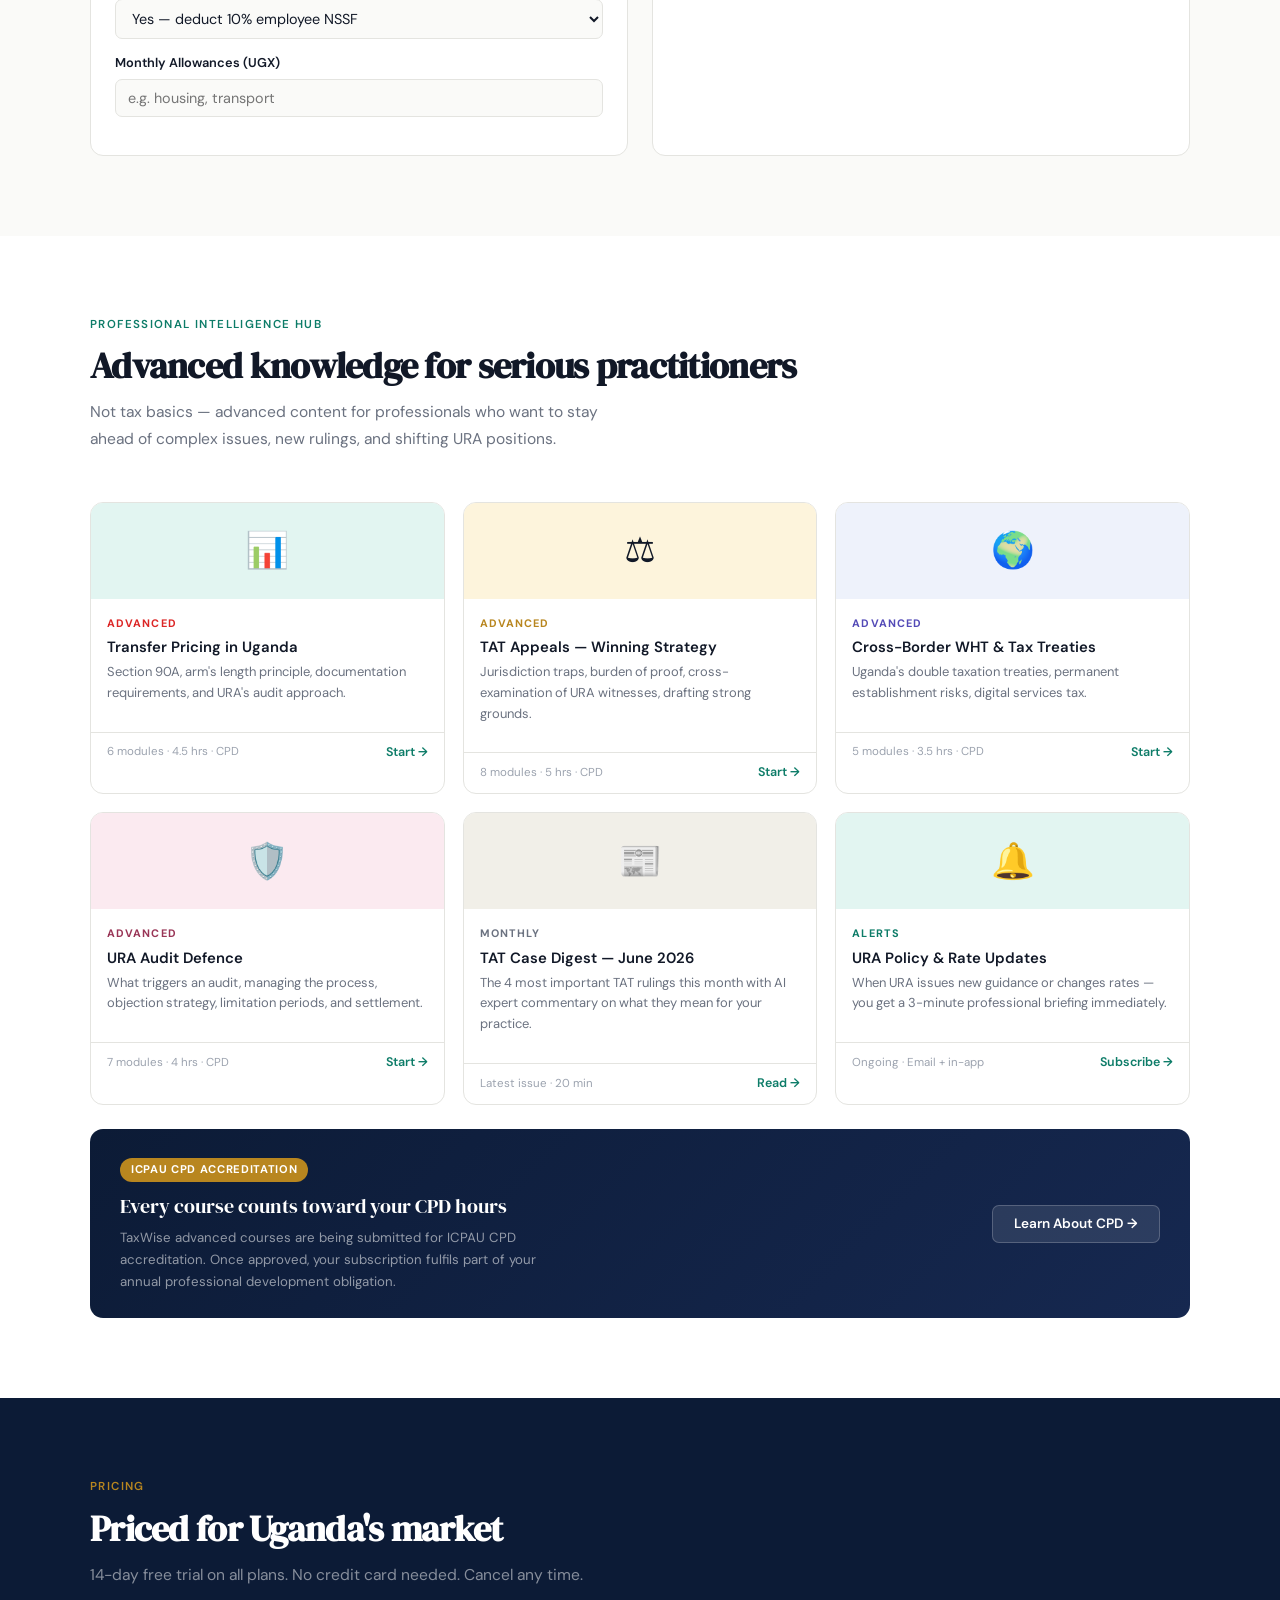
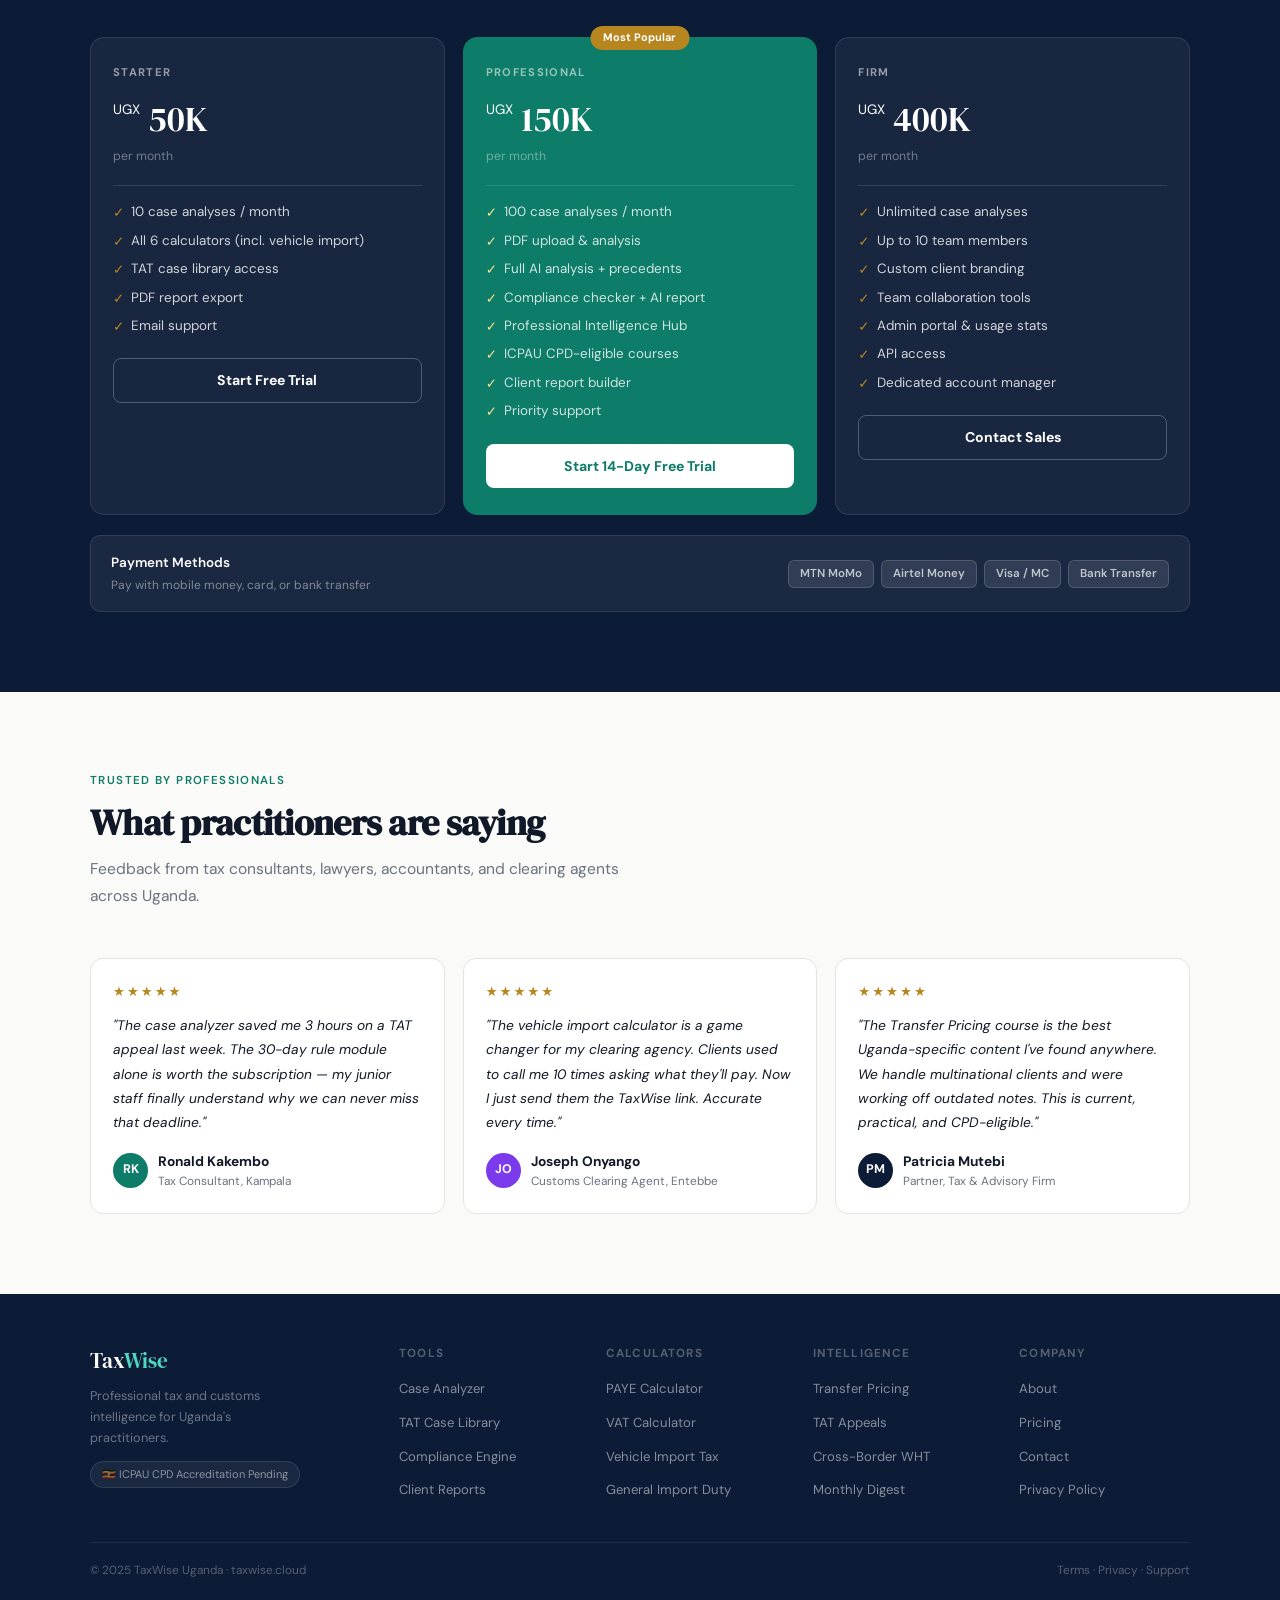
==== commit 7dd8569e: "Update index.html" ====
--- a/index.html
+++ b/index.html
@@ -21,320 +21,492 @@
   --ff-sans:'DM Sans',system-ui,sans-serif;
   --ff-mono:'JetBrains Mono',monospace;
 }
-html{scroll-behavior:smooth;font-size:16px}
+html{scroll-behavior:smooth}
 body{font-family:var(--ff-sans);background:var(--warm);color:var(--ink);line-height:1.6;-webkit-font-smoothing:antialiased}
 
-/* ── NAV ── */
-nav{position:sticky;top:0;z-index:200;background:var(--navy);border-bottom:1px solid rgba(255,255,255,.08);padding:0 5%;display:flex;align-items:center;justify-content:space-between;height:60px}
-.logo{font-family:var(--ff-serif);font-size:1.35rem;color:var(--white);display:flex;align-items:center;gap:8px;text-decoration:none}
+/* ══ TOP BAR ══ */
+.topbar{background:var(--teal);padding:7px 5%;display:flex;align-items:center;justify-content:space-between;font-size:.75rem;color:rgba(255,255,255,.85)}
+.topbar a{color:var(--white);text-decoration:none;font-weight:600}
+.topbar-right{display:flex;gap:16px;align-items:center}
+
+/* ══ MEGA NAV ══ */
+.nav-wrap{background:var(--navy);border-bottom:1px solid rgba(255,255,255,.08);position:sticky;top:0;z-index:300}
+.nav-main{max-width:1280px;margin:0 auto;padding:0 5%;display:flex;align-items:center;height:64px;gap:0}
+.logo{font-family:var(--ff-serif);font-size:1.4rem;color:var(--white);display:flex;align-items:center;gap:8px;text-decoration:none;margin-right:36px;flex-shrink:0}
 .logo-gem{width:9px;height:9px;background:var(--gold);border-radius:2px;transform:rotate(45deg);flex-shrink:0}
 .logo span{color:#4DD9C0}
-nav ul{list-style:none;display:flex;gap:1.75rem}
-nav ul a{color:rgba(255,255,255,.6);text-decoration:none;font-size:.875rem;font-weight:500;transition:color .2s;letter-spacing:.01em}
-nav ul a:hover{color:var(--white)}
+.nav-items{display:flex;align-items:center;flex:1;gap:2px}
+.nav-item{position:relative}
+.nav-link{display:flex;align-items:center;gap:5px;padding:0 14px;height:64px;color:rgba(255,255,255,.65);font-size:.875rem;font-weight:500;text-decoration:none;transition:color .2s;border:none;background:transparent;cursor:pointer;font-family:var(--ff-sans);letter-spacing:.01em;white-space:nowrap}
+.nav-link:hover,.nav-link.active{color:var(--white)}
+.nav-link .chevron{font-size:.6rem;transition:transform .2s;opacity:.6}
+.nav-item:hover .chevron{transform:rotate(180deg)}
+.nav-item:hover > .nav-link{color:var(--white)}
+.nav-item:hover > .nav-link::after{content:'';position:absolute;bottom:0;left:0;right:0;height:2px;background:var(--teal)}
+
+/* Dropdown */
+.dropdown{position:absolute;top:100%;left:0;background:var(--white);border-radius:0 0 12px 12px;box-shadow:0 16px 48px rgba(0,0,0,.18);min-width:280px;opacity:0;visibility:hidden;transform:translateY(-6px);transition:all .18s;z-index:400;border-top:2px solid var(--teal)}
+.nav-item:hover .dropdown{opacity:1;visibility:visible;transform:translateY(0)}
+.dropdown-inner{padding:16px}
+.dd-section{margin-bottom:14px}
+.dd-section:last-child{margin-bottom:0}
+.dd-label{font-size:.68rem;font-weight:700;text-transform:uppercase;letter-spacing:.1em;color:var(--slate2);padding:0 10px;margin-bottom:6px}
+.dd-item{display:flex;align-items:flex-start;gap:10px;padding:8px 10px;border-radius:8px;text-decoration:none;transition:background .15s;cursor:pointer}
+.dd-item:hover{background:var(--warm)}
+.dd-icon{width:32px;height:32px;border-radius:8px;display:flex;align-items:center;justify-content:center;font-size:1rem;flex-shrink:0}
+.dd-text{flex:1}
+.dd-title{font-size:.85rem;font-weight:600;color:var(--ink);margin-bottom:1px}
+.dd-desc{font-size:.75rem;color:var(--slate);line-height:1.4}
+.dd-divider{height:1px;background:var(--border);margin:10px 0}
+
+/* Wide dropdown for calculators */
+.dropdown.wide{min-width:520px;left:50%;transform:translateX(-50%) translateY(-6px)}
+.nav-item:hover .dropdown.wide{transform:translateX(-50%) translateY(0)}
+.wide-grid{display:grid;grid-template-columns:1fr 1fr;gap:4px}
+
+/* Nav right */
+.nav-right{display:flex;align-items:center;gap:12px;margin-left:auto}
+.nav-login{color:rgba(255,255,255,.65);font-size:.85rem;font-weight:500;text-decoration:none;transition:color .2s}
+.nav-login:hover{color:var(--white)}
 .nav-cta{background:var(--teal);color:var(--white);padding:.45rem 1.25rem;border-radius:6px;font-size:.85rem;font-weight:600;text-decoration:none;transition:background .2s;white-space:nowrap}
 .nav-cta:hover{background:var(--teal2)}
 
-/* ── HERO ── */
-.hero{background:linear-gradient(160deg,var(--navy) 0%,var(--navy2) 55%,#0e2237 100%);padding:80px 5% 72px;display:grid;grid-template-columns:1fr 1fr;gap:64px;align-items:center;max-width:1280px;margin:0 auto}
+/* Mobile hamburger */
+.hamburger{display:none;flex-direction:column;gap:5px;cursor:pointer;padding:8px;background:none;border:none;margin-left:auto}
+.hamburger span{display:block;width:22px;height:2px;background:rgba(255,255,255,.7);border-radius:2px;transition:all .2s}
+.mobile-menu{display:none;background:var(--navy);border-top:1px solid rgba(255,255,255,.08);padding:16px 5%}
+.mobile-menu.open{display:block}
+.mobile-link{display:block;padding:10px 0;color:rgba(255,255,255,.7);text-decoration:none;font-size:.9rem;font-weight:500;border-bottom:1px solid rgba(255,255,255,.06)}
+.mobile-link:last-child{border-bottom:none}
+
+/* ══ HERO ══ */
+.hero-wrap{background:var(--navy)}
+.hero{max-width:1280px;margin:0 auto;padding:80px 5% 72px;display:grid;grid-template-columns:1fr 1fr;gap:64px;align-items:center}
 .hero-eyebrow{display:inline-flex;align-items:center;gap:7px;background:rgba(255,255,255,.08);border:1px solid rgba(255,255,255,.15);color:rgba(255,255,255,.75);font-size:.72rem;font-weight:600;letter-spacing:.1em;text-transform:uppercase;padding:5px 12px;border-radius:20px;margin-bottom:22px}
 .hero-eyebrow::before{content:'';width:6px;height:6px;background:#4DD9C0;border-radius:50%;display:inline-block}
 .hero h1{font-family:var(--ff-serif);font-size:clamp(2.1rem,3.8vw,3.4rem);color:var(--white);line-height:1.15;margin-bottom:20px;letter-spacing:-.02em}
 .hero h1 em{font-style:italic;color:#4DD9C0}
 .hero-sub{color:rgba(255,255,255,.6);font-size:1rem;line-height:1.75;margin-bottom:32px;max-width:460px}
 .hero-btns{display:flex;gap:12px;flex-wrap:wrap;margin-bottom:36px}
-.btn-hero{background:var(--teal);color:var(--white);padding:.8rem 1.75rem;border-radius:8px;font-weight:600;font-size:.925rem;text-decoration:none;transition:all .2s;border:none;cursor:pointer;display:inline-flex;align-items:center;gap:7px}
+.btn-hero{background:var(--teal);color:var(--white);padding:.8rem 1.75rem;border-radius:8px;font-weight:600;font-size:.925rem;text-decoration:none;transition:all .2s;border:none;cursor:pointer;display:inline-flex;align-items:center;gap:7px;font-family:var(--ff-sans)}
 .btn-hero:hover{background:var(--teal2);transform:translateY(-1px)}
-.btn-hero-ghost{background:transparent;color:var(--white);padding:.8rem 1.75rem;border-radius:8px;font-weight:600;font-size:.925rem;text-decoration:none;border:1px solid rgba(255,255,255,.3);transition:all .2s;cursor:pointer}
-.btn-hero-ghost:hover{background:rgba(255,255,255,.08);border-color:rgba(255,255,255,.5)}
-.hero-trust{display:flex;align-items:center;gap:10px;font-size:.78rem;color:rgba(255,255,255,.45)}
+.btn-ghost{background:transparent;color:var(--white);padding:.8rem 1.75rem;border-radius:8px;font-weight:600;font-size:.925rem;text-decoration:none;border:1px solid rgba(255,255,255,.3);transition:all .2s}
+.btn-ghost:hover{background:rgba(255,255,255,.08)}
+.hero-trust{display:flex;align-items:center;gap:10px;font-size:.78rem;color:rgba(255,255,255,.45);flex-wrap:wrap}
 .hero-trust span{display:flex;align-items:center;gap:5px}
 .hero-trust span::before{content:'✓';color:#4DD9C0}
 
-/* Hero terminal card */
+/* Terminal card */
 .hero-card{background:#0a1628;border:1px solid rgba(255,255,255,.12);border-radius:14px;overflow:hidden;box-shadow:0 24px 60px rgba(0,0,0,.4)}
-.terminal-bar{background:#141f35;border-bottom:1px solid rgba(255,255,255,.08);padding:12px 16px;display:flex;align-items:center;gap:7px}
+.t-bar{background:#141f35;border-bottom:1px solid rgba(255,255,255,.08);padding:12px 16px;display:flex;align-items:center;gap:7px}
 .t-dot{width:10px;height:10px;border-radius:50%}
 .t-dot.r{background:#FF5F57}.t-dot.y{background:#FEBC2E}.t-dot.g{background:#28C840}
-.terminal-label{margin-left:8px;font-family:var(--ff-mono);font-size:.72rem;color:rgba(255,255,255,.35)}
-.terminal-body{padding:20px}
+.t-label-bar{margin-left:8px;font-family:var(--ff-mono);font-size:.72rem;color:rgba(255,255,255,.35)}
+.t-body{padding:20px}
 .t-label{font-family:var(--ff-mono);font-size:.65rem;font-weight:500;letter-spacing:.1em;text-transform:uppercase;color:rgba(255,255,255,.3);margin-bottom:6px}
 .t-input{font-family:var(--ff-mono);font-size:.78rem;color:rgba(255,255,255,.7);line-height:1.65;margin-bottom:16px;border-bottom:1px solid rgba(255,255,255,.06);padding-bottom:16px}
 .t-cursor{display:inline-block;width:8px;height:1em;background:var(--teal);vertical-align:text-bottom;animation:blink 1s step-end infinite}
 @keyframes blink{50%{opacity:0}}
 .t-analyzing{display:flex;align-items:center;gap:8px;font-size:.75rem;color:var(--teal);font-family:var(--ff-mono);margin-bottom:14px}
-.t-spinner{display:inline-block;animation:spin .7s linear infinite}
+.t-spin{animation:spin .7s linear infinite;display:inline-block}
 @keyframes spin{to{transform:rotate(360deg)}}
 .t-result{display:none}
 .t-result.show{display:block}
-.t-section{margin-bottom:12px}
-.t-section-title{font-size:.65rem;font-weight:600;letter-spacing:.1em;text-transform:uppercase;color:var(--teal);margin-bottom:4px;font-family:var(--ff-mono)}
-.t-section p{font-size:.8rem;color:rgba(255,255,255,.75);line-height:1.6}
+.t-sec{margin-bottom:12px}
+.t-sec-title{font-size:.65rem;font-weight:600;letter-spacing:.1em;text-transform:uppercase;color:var(--teal);margin-bottom:4px;font-family:var(--ff-mono)}
+.t-sec p{font-size:.8rem;color:rgba(255,255,255,.75);line-height:1.6}
 .t-verdict{background:rgba(184,134,31,.12);border-left:3px solid var(--gold);padding:9px 12px;border-radius:0 6px 6px 0;font-size:.8rem;color:rgba(255,255,255,.8);margin-bottom:12px}
 .t-tags{display:flex;gap:5px;flex-wrap:wrap}
 .t-tag{font-size:.68rem;font-weight:600;padding:3px 8px;border-radius:12px;background:rgba(13,124,104,.2);color:#4DD9C0;border:1px solid rgba(13,124,104,.3);font-family:var(--ff-mono)}
-.risk-badge{display:inline-flex;align-items:center;gap:5px;font-size:.7rem;font-weight:700;padding:3px 10px;border-radius:12px;margin-right:8px}
-.risk-high{background:rgba(220,38,38,.15);color:#FCA5A5;border:1px solid rgba(220,38,38,.25)}
-.risk-med{background:rgba(184,134,31,.15);color:#FCD34D;border:1px solid rgba(184,134,31,.25)}
-.risk-low{background:rgba(13,124,104,.15);color:#4DD9C0;border:1px solid rgba(13,124,104,.25)}
-
-/* ── STATS BAND ── */
-.stats-wrap{background:var(--navy)}
-.stats-band{max-width:1100px;margin:0 auto;padding:44px 5%;display:grid;grid-template-columns:repeat(4,1fr);gap:0;border-top:1px solid rgba(255,255,255,.06)}
-.stat-item{padding:0 24px;text-align:center;border-right:1px solid rgba(255,255,255,.08)}
-.stat-item:first-child{padding-left:0}
-.stat-item:last-child{border-right:none;padding-right:0}
-.stat-num{font-family:var(--ff-serif);font-size:2.4rem;color:var(--white);letter-spacing:-.03em}
+.risk-high{background:rgba(220,38,38,.15);color:#FCA5A5;border:1px solid rgba(220,38,38,.25);font-size:.7rem;font-weight:700;padding:3px 10px;border-radius:12px;display:inline-block}
+
+/* ══ STATS ══ */
+.stats-wrap{background:var(--navy);border-top:1px solid rgba(255,255,255,.06)}
+.stats-band{max-width:1100px;margin:0 auto;padding:40px 5%;display:grid;grid-template-columns:repeat(4,1fr)}
+.stat-item{padding:0 20px;text-align:center;border-right:1px solid rgba(255,255,255,.08)}
+.stat-item:last-child{border-right:none}
+.stat-num{font-family:var(--ff-serif);font-size:2.2rem;color:var(--white)}
 .stat-num b{color:#4DD9C0}
-.stat-desc{font-size:.8rem;color:rgba(255,255,255,.45);margin-top:3px}
-
-/* ── SECTION SHARED ── */
-section{padding:88px 5%}
+.stat-desc{font-size:.78rem;color:rgba(255,255,255,.45);margin-top:3px}
+
+/* ══ SECTIONS ══ */
+section{padding:80px 5%}
 .s-inner{max-width:1100px;margin:0 auto}
-.s-tag{font-size:.72rem;font-weight:600;color:var(--teal);text-transform:uppercase;letter-spacing:.12em;margin-bottom:12px}
-.s-title{font-family:var(--ff-serif);font-size:clamp(1.7rem,2.8vw,2.5rem);color:var(--ink);margin-bottom:14px;line-height:1.2;letter-spacing:-.02em}
-.s-sub{color:var(--slate);max-width:540px;line-height:1.75;margin-bottom:52px;font-size:.975rem}
-
-/* ── FEATURES STRIP ── */
-.features-bg{background:var(--white)}
-.feat-grid{display:grid;grid-template-columns:repeat(3,1fr);gap:20px}
-.feat-card{border:1px solid var(--border);border-radius:12px;padding:26px;background:var(--warm);transition:all .2s;cursor:default}
+.s-tag{font-size:.72rem;font-weight:600;color:var(--teal);text-transform:uppercase;letter-spacing:.12em;margin-bottom:10px}
+.s-title{font-family:var(--ff-serif);font-size:clamp(1.7rem,2.8vw,2.4rem);color:var(--ink);margin-bottom:12px;line-height:1.2;letter-spacing:-.02em}
+.s-sub{color:var(--slate);max-width:540px;line-height:1.75;margin-bottom:48px;font-size:.975rem}
+
+/* ══ FEATURES ══ */
+.feat-grid{display:grid;grid-template-columns:repeat(3,1fr);gap:18px}
+.feat-card{border:1px solid var(--border);border-radius:12px;padding:24px;background:var(--white);transition:all .2s}
 .feat-card:hover{border-color:var(--teal-m);box-shadow:0 4px 20px rgba(13,124,104,.08);transform:translateY(-2px)}
-.feat-icon{width:42px;height:42px;background:var(--teal-l);border-radius:10px;display:flex;align-items:center;justify-content:center;font-size:1.2rem;margin-bottom:14px}
-.feat-card h3{font-size:.95rem;font-weight:600;color:var(--ink);margin-bottom:7px}
-.feat-card p{font-size:.85rem;color:var(--slate);line-height:1.65}
-
-/* ── ANALYZER DEMO ── */
-.analyzer-bg{background:var(--warm)}
-.analyzer-layout{display:grid;grid-template-columns:1fr 1fr;gap:28px;align-items:start}
+.feat-icon{width:40px;height:40px;background:var(--teal-l);border-radius:10px;display:flex;align-items:center;justify-content:center;font-size:1.15rem;margin-bottom:13px}
+.feat-card h3{font-size:.93rem;font-weight:600;color:var(--ink);margin-bottom:6px}
+.feat-card p{font-size:.83rem;color:var(--slate);line-height:1.65}
+
+/* ══ PANELS ══ */
 .panel{background:var(--white);border:1px solid var(--border);border-radius:14px;overflow:hidden}
 .panel-head{background:var(--navy);padding:13px 18px;display:flex;align-items:center;gap:8px;font-size:.82rem;font-weight:600;color:rgba(255,255,255,.85)}
 .panel-body{padding:22px}
-.panel-body textarea{width:100%;border:1px solid var(--border);border-radius:8px;padding:13px;font-family:var(--ff-sans);font-size:.85rem;color:var(--ink);resize:vertical;min-height:170px;outline:none;background:var(--warm);transition:border-color .2s;line-height:1.6}
-.panel-body textarea:focus{border-color:var(--teal);background:var(--white)}
-.upload-zone{border:2px dashed var(--border);border-radius:9px;padding:18px;text-align:center;cursor:pointer;margin-bottom:14px;transition:all .15s;background:var(--warm)}
-.upload-zone:hover,.upload-zone.active{border-color:var(--teal);background:var(--teal-l)}
-.upload-zone input[type=file]{display:none}
-.upload-icon{font-size:1.6rem;opacity:.4;margin-bottom:6px}
-.upload-text{font-size:.83rem;font-weight:600;color:var(--slate)}
-.upload-sub{font-size:.73rem;color:var(--slate2);margin-top:3px}
-.or-divider{text-align:center;font-size:.78rem;color:var(--slate2);margin:12px 0}
-.panel-controls{display:flex;gap:10px;margin-top:13px;align-items:center}
-select.panel-select{flex:1;border:1px solid var(--border);border-radius:7px;padding:9px 12px;font-family:var(--ff-sans);font-size:.83rem;background:var(--white);color:var(--ink);outline:none;cursor:pointer}
+.analyzer-layout{display:grid;grid-template-columns:1fr 1fr;gap:24px}
+textarea.case-input{width:100%;border:1px solid var(--border);border-radius:8px;padding:12px;font-family:var(--ff-sans);font-size:.85rem;color:var(--ink);resize:vertical;min-height:170px;outline:none;background:var(--warm);transition:border-color .2s;line-height:1.6}
+textarea.case-input:focus{border-color:var(--teal);background:var(--white)}
+.upload-zone{border:2px dashed var(--border);border-radius:9px;padding:16px;text-align:center;cursor:pointer;margin-bottom:12px;transition:all .15s;background:var(--warm)}
+.upload-zone:hover{border-color:var(--teal);background:var(--teal-l)}
+.or-div{text-align:center;font-size:.78rem;color:var(--slate2);margin:10px 0}
+.panel-controls{display:flex;gap:10px;margin-top:12px;align-items:center}
+select.ps{flex:1;border:1px solid var(--border);border-radius:7px;padding:9px 12px;font-family:var(--ff-sans);font-size:.83rem;background:var(--white);color:var(--ink);outline:none}
 .btn-analyze{background:var(--teal);color:var(--white);border:none;padding:9px 20px;border-radius:7px;font-weight:600;font-size:.85rem;cursor:pointer;transition:background .2s;font-family:var(--ff-sans);display:flex;align-items:center;gap:6px;white-space:nowrap}
 .btn-analyze:hover{background:var(--teal2)}
 .btn-analyze:disabled{opacity:.55;cursor:not-allowed}
-.result-placeholder{display:flex;flex-direction:column;align-items:center;justify-content:center;min-height:280px;color:var(--slate2)}
-.placeholder-icon{font-size:2.4rem;opacity:.3;margin-bottom:8px}
-.result-content{display:none}
-.result-content.show{display:block}
-.result-section{margin-bottom:14px}
-.result-label{font-size:.68rem;font-weight:700;text-transform:uppercase;letter-spacing:.1em;color:var(--teal);margin-bottom:5px}
-.result-section p{font-size:.875rem;color:var(--ink);line-height:1.7}
-.verdict-box{border-left:3px solid var(--gold);background:var(--gold-l);padding:10px 13px;border-radius:0 7px 7px 0;font-size:.875rem;color:var(--ink)}
-.result-tags{display:flex;gap:6px;flex-wrap:wrap;margin-top:4px}
+.r-placeholder{display:flex;flex-direction:column;align-items:center;justify-content:center;min-height:260px;color:var(--slate2)}
+.r-content{display:none}
+.r-content.show{display:block}
+.r-sec{margin-bottom:13px}
+.r-lbl{font-size:.68rem;font-weight:700;text-transform:uppercase;letter-spacing:.1em;color:var(--teal);margin-bottom:4px}
+.r-sec p{font-size:.875rem;color:var(--ink);line-height:1.7}
+.verdict-box{border-left:3px solid var(--gold);background:var(--gold-l);padding:10px 13px;border-radius:0 7px 7px 0;font-size:.875rem}
+.r-tags{display:flex;gap:6px;flex-wrap:wrap;margin-top:4px}
 .r-tag{font-size:.7rem;font-weight:600;padding:3px 9px;border-radius:12px;background:var(--teal-l);color:var(--teal2);border:1px solid var(--teal-m)}
 .risk-row{display:flex;align-items:center;gap:8px;margin-top:6px}
-.risk-pill{font-size:.72rem;font-weight:700;padding:3px 10px;border-radius:20px;text-transform:uppercase;letter-spacing:.06em}
+.rp{font-size:.72rem;font-weight:700;padding:3px 10px;border-radius:20px;text-transform:uppercase}
 .rp-high{background:var(--red-l);color:var(--red)}
 .rp-med{background:var(--gold-l);color:var(--gold)}
 .rp-low{background:var(--teal-l);color:var(--teal)}
-.result-note{font-size:.8rem;color:var(--slate)}
-.download-btn{display:inline-flex;align-items:center;gap:6px;background:var(--warm);border:1px solid var(--border);color:var(--ink);padding:7px 14px;border-radius:7px;font-size:.8rem;font-weight:600;cursor:pointer;transition:all .15s;margin-top:14px;font-family:var(--ff-sans)}
-.download-btn:hover{border-color:var(--teal);color:var(--teal)}
-.history-block{margin-top:24px}
-.history-title{font-size:.78rem;font-weight:700;color:var(--slate);text-transform:uppercase;letter-spacing:.08em;margin-bottom:10px}
-.hist-item{display:flex;align-items:center;gap:10px;padding:9px 12px;border:1px solid var(--border);border-radius:8px;margin-bottom:7px;font-size:.82rem;background:var(--white)}
-.hist-title{flex:1;color:var(--ink);font-weight:500;white-space:nowrap;overflow:hidden;text-overflow:ellipsis}
-.hist-meta{color:var(--slate2);font-size:.75rem;white-space:nowrap}
-
-/* ── PROFESSIONAL INTELLIGENCE HUB ── */
-.intel-bg{background:var(--white)}
-.intel-grid{display:grid;grid-template-columns:repeat(3,1fr);gap:20px;margin-bottom:28px}
-.intel-card{border:1px solid var(--border);border-radius:13px;overflow:hidden;cursor:pointer;transition:all .2s}
-.intel-card:hover{border-color:var(--teal-m);box-shadow:0 6px 24px rgba(13,124,104,.09);transform:translateY(-2px)}
-.intel-thumb{height:100px;display:flex;align-items:center;justify-content:center;font-size:2.4rem}
-.intel-body{padding:18px}
-.intel-level{font-size:.68rem;font-weight:700;text-transform:uppercase;letter-spacing:.1em;margin-bottom:6px}
-.intel-card h4{font-size:.95rem;font-weight:600;color:var(--ink);margin-bottom:6px;line-height:1.35}
-.intel-card p{font-size:.82rem;color:var(--slate);line-height:1.6;margin-bottom:14px}
-.intel-footer{border-top:1px solid var(--border);padding:11px 18px;display:flex;justify-content:space-between;align-items:center}
-.intel-meta{font-size:.73rem;color:var(--slate2)}
-.intel-btn{font-size:.78rem;font-weight:600;color:var(--teal);text-decoration:none}
-.cpd-banner{background:linear-gradient(135deg,var(--navy) 0%,#162850 100%);border-radius:13px;padding:28px 32px;display:flex;align-items:center;justify-content:space-between;gap:24px;margin-top:0}
-.cpd-badge{background:var(--gold);color:var(--white);font-size:.72rem;font-weight:700;padding:4px 12px;border-radius:20px;text-transform:uppercase;letter-spacing:.08em;margin-bottom:10px;display:inline-block}
-.cpd-title{font-family:var(--ff-serif);font-size:1.3rem;color:var(--white);margin-bottom:6px}
-.cpd-sub{font-size:.85rem;color:rgba(255,255,255,.6);line-height:1.6;max-width:480px}
-.cpd-action{background:rgba(255,255,255,.1);border:1px solid rgba(255,255,255,.2);color:var(--white);padding:.65rem 1.4rem;border-radius:7px;font-size:.85rem;font-weight:600;white-space:nowrap;cursor:pointer;transition:background .2s;font-family:var(--ff-sans)}
-.cpd-action:hover{background:rgba(255,255,255,.18)}
-
-/* ── TAX CALCULATORS ── */
-.calc-bg{background:var(--warm)}
-.calc-tabs{display:flex;gap:4px;background:var(--white);border:1px solid var(--border);border-radius:10px;padding:4px;margin-bottom:28px;width:fit-content}
-.calc-tab{padding:8px 20px;border-radius:7px;border:none;cursor:pointer;font-family:var(--ff-sans);font-size:.875rem;font-weight:500;color:var(--slate);background:transparent;transition:all .15s;white-space:nowrap}
+.dl-btn{display:inline-flex;align-items:center;gap:6px;background:var(--warm);border:1px solid var(--border);color:var(--ink);padding:7px 14px;border-radius:7px;font-size:.8rem;font-weight:600;cursor:pointer;transition:all .15s;margin-top:12px;font-family:var(--ff-sans)}
+.dl-btn:hover{border-color:var(--teal);color:var(--teal)}
+
+/* ══ CALCULATORS ══ */
+.calc-tabs{display:flex;gap:4px;background:var(--white);border:1px solid var(--border);border-radius:10px;padding:4px;margin-bottom:24px;flex-wrap:wrap;width:fit-content}
+.calc-tab{padding:8px 18px;border-radius:7px;border:none;cursor:pointer;font-family:var(--ff-sans);font-size:.85rem;font-weight:500;color:var(--slate);background:transparent;transition:all .15s;white-space:nowrap}
 .calc-tab.active{background:var(--teal);color:var(--white);font-weight:600}
 .calc-tab:hover:not(.active){background:var(--warm);color:var(--ink)}
 .calc-panel{display:none}
-.calc-panel.active{display:grid;grid-template-columns:1fr 1fr;gap:28px}
-.calc-form{background:var(--white);border:1px solid var(--border);border-radius:13px;padding:26px}
-.calc-form h3{font-size:1rem;font-weight:600;color:var(--ink);margin-bottom:6px}
-.calc-form .calc-desc{font-size:.83rem;color:var(--slate);margin-bottom:20px;line-height:1.6}
-.field{margin-bottom:16px}
-.field label{display:block;font-size:.8rem;font-weight:600;color:var(--ink);margin-bottom:6px}
-.field input,.field select{width:100%;border:1px solid var(--border);border-radius:7px;padding:10px 13px;font-family:var(--ff-sans);font-size:.9rem;outline:none;background:var(--warm);color:var(--ink);transition:border-color .2s}
+.calc-panel.active{display:grid;grid-template-columns:1fr 1fr;gap:24px}
+.calc-form,.calc-result{background:var(--white);border:1px solid var(--border);border-radius:13px;padding:24px}
+.calc-form h3,.calc-result h3{font-size:.98rem;font-weight:600;color:var(--ink);margin-bottom:6px}
+.calc-desc{font-size:.82rem;color:var(--slate);margin-bottom:18px;line-height:1.6}
+.field{margin-bottom:14px}
+.field label{display:block;font-size:.8rem;font-weight:600;color:var(--ink);margin-bottom:5px}
+.field input,.field select{width:100%;border:1px solid var(--border);border-radius:7px;padding:9px 12px;font-family:var(--ff-sans);font-size:.9rem;outline:none;background:var(--warm);color:var(--ink);transition:border-color .2s}
 .field input:focus,.field select:focus{border-color:var(--teal);background:var(--white)}
-.field .hint{font-size:.73rem;color:var(--slate2);margin-top:4px}
-.calc-result{background:var(--white);border:1px solid var(--border);border-radius:13px;padding:26px}
-.calc-result h3{font-size:1rem;font-weight:600;color:var(--ink);margin-bottom:18px}
-.result-row{display:flex;justify-content:space-between;align-items:center;padding:9px 0;border-bottom:1px solid var(--border);font-size:.875rem}
-.result-row:last-child{border-bottom:none}
-.result-row .lbl{color:var(--slate)}
-.result-row .val{font-weight:600;color:var(--ink);font-family:var(--ff-mono);font-size:.85rem}
-.result-row.total{background:var(--teal-l);border-radius:8px;padding:12px;margin-top:8px;border-bottom:none}
-.result-row.total .lbl{color:var(--teal2);font-weight:600;font-size:.9rem}
-.result-row.total .val{color:var(--teal);font-size:1rem;font-weight:700}
-.result-row.deduct .val{color:var(--red)}
-.result-row.credit .val{color:var(--green)}
-.calc-note{font-size:.75rem;color:var(--slate2);margin-top:14px;line-height:1.6;border-top:1px solid var(--border);padding-top:12px}
+.field .hint{font-size:.72rem;color:var(--slate2);margin-top:3px}
+.rrow{display:flex;justify-content:space-between;align-items:center;padding:8px 0;border-bottom:1px solid var(--border);font-size:.875rem}
+.rrow:last-child{border-bottom:none}
+.rrow .lbl{color:var(--slate)}
+.rrow .val{font-weight:600;color:var(--ink);font-family:var(--ff-mono);font-size:.83rem}
+.rrow.total{background:var(--teal-l);border-radius:8px;padding:11px 12px;margin-top:8px;border-bottom:none}
+.rrow.total .lbl{color:var(--teal2);font-weight:600}
+.rrow.total .val{color:var(--teal);font-size:.98rem;font-weight:700}
+.rrow.deduct .val{color:var(--red)}
+.rrow.credit .val{color:var(--green)}
+.rrow.sub-total{background:var(--warm);border-radius:6px;padding:8px 12px;margin-top:4px;border-bottom:none}
+.rrow.sub-total .val{color:var(--navy)}
+.calc-note{font-size:.73rem;color:var(--slate2);margin-top:12px;line-height:1.6;border-top:1px solid var(--border);padding-top:10px}
 .btn-calc{background:var(--teal);color:var(--white);border:none;padding:10px 22px;border-radius:7px;font-weight:600;font-size:.875rem;cursor:pointer;font-family:var(--ff-sans);width:100%;margin-top:4px;transition:background .2s}
 .btn-calc:hover{background:var(--teal2)}
-
-/* ── PRICING ── */
+.empty-result{color:var(--slate2);font-size:.875rem;padding:24px 0;text-align:center}
+
+/* Vehicle calc special */
+.vehicle-badge{display:inline-flex;align-items:center;gap:6px;background:var(--gold-l);border:1px solid var(--gold-m);color:var(--gold);font-size:.72rem;font-weight:700;padding:3px 10px;border-radius:20px;margin-bottom:12px}
+.customs-banner{background:linear-gradient(135deg,#0C1B36 0%,#0D7C68 100%);border-radius:13px;padding:22px 26px;display:flex;align-items:center;justify-content:space-between;gap:20px;margin-bottom:28px}
+.cb-text h3{font-family:var(--ff-serif);font-size:1.2rem;color:var(--white);margin-bottom:4px}
+.cb-text p{font-size:.83rem;color:rgba(255,255,255,.6);max-width:460px;line-height:1.6}
+.cb-badge{background:rgba(255,255,255,.1);border:1px solid rgba(255,255,255,.2);color:var(--white);font-size:.75rem;font-weight:600;padding:5px 14px;border-radius:20px;white-space:nowrap;flex-shrink:0}
+
+/* ══ INTELLIGENCE HUB ══ */
+.intel-grid{display:grid;grid-template-columns:repeat(3,1fr);gap:18px;margin-bottom:24px}
+.intel-card{border:1px solid var(--border);border-radius:13px;overflow:hidden;cursor:pointer;transition:all .2s}
+.intel-card:hover{border-color:var(--teal-m);box-shadow:0 6px 24px rgba(13,124,104,.09);transform:translateY(-2px)}
+.intel-thumb{height:96px;display:flex;align-items:center;justify-content:center;font-size:2.2rem}
+.intel-body{padding:16px}
+.intel-level{font-size:.68rem;font-weight:700;text-transform:uppercase;letter-spacing:.1em;margin-bottom:5px}
+.intel-card h4{font-size:.93rem;font-weight:600;color:var(--ink);margin-bottom:5px;line-height:1.35}
+.intel-card p{font-size:.81rem;color:var(--slate);line-height:1.6;margin-bottom:12px}
+.intel-footer{border-top:1px solid var(--border);padding:10px 16px;display:flex;justify-content:space-between;align-items:center}
+.intel-meta{font-size:.72rem;color:var(--slate2)}
+.intel-btn{font-size:.78rem;font-weight:600;color:var(--teal);text-decoration:none}
+.cpd-banner{background:linear-gradient(135deg,var(--navy) 0%,#162850 100%);border-radius:13px;padding:26px 30px;display:flex;align-items:center;justify-content:space-between;gap:20px}
+.cpd-badge{background:var(--gold);color:var(--white);font-size:.7rem;font-weight:700;padding:3px 11px;border-radius:20px;text-transform:uppercase;letter-spacing:.06em;margin-bottom:8px;display:inline-block}
+.cpd-title{font-family:var(--ff-serif);font-size:1.25rem;color:var(--white);margin-bottom:5px}
+.cpd-sub{font-size:.83rem;color:rgba(255,255,255,.55);line-height:1.65;max-width:460px}
+.cpd-btn{background:rgba(255,255,255,.1);border:1px solid rgba(255,255,255,.2);color:var(--white);padding:.6rem 1.3rem;border-radius:7px;font-size:.85rem;font-weight:600;white-space:nowrap;cursor:pointer;font-family:var(--ff-sans)}
+.cpd-btn:hover{background:rgba(255,255,255,.18)}
+
+/* ══ PRICING ══ */
 .pricing-bg{background:var(--navy)}
 .pricing-bg .s-title{color:var(--white)}
 .pricing-bg .s-sub{color:rgba(255,255,255,.5)}
 .pricing-bg .s-tag{color:var(--gold)}
-.price-grid{display:grid;grid-template-columns:repeat(3,1fr);gap:20px}
-.price-card{background:rgba(255,255,255,.05);border:1px solid rgba(255,255,255,.1);border-radius:14px;padding:28px 24px;position:relative}
+.price-grid{display:grid;grid-template-columns:repeat(3,1fr);gap:18px}
+.price-card{background:rgba(255,255,255,.05);border:1px solid rgba(255,255,255,.1);border-radius:14px;padding:26px 22px;position:relative}
 .price-card.pop{background:var(--teal);border-color:var(--teal)}
-.pop-badge{position:absolute;top:-13px;left:50%;transform:translateX(-50%);background:var(--gold);color:var(--white);font-size:.68rem;font-weight:700;padding:4px 14px;border-radius:20px;white-space:nowrap;letter-spacing:.05em}
-.price-plan{font-size:.72rem;font-weight:700;letter-spacing:.12em;text-transform:uppercase;color:rgba(255,255,255,.6);margin-bottom:10px}
-.price-amount{font-family:var(--ff-serif);font-size:2.3rem;color:var(--white);font-weight:400;letter-spacing:-.02em}
-.price-amount sup{font-family:var(--ff-sans);font-size:.9rem;vertical-align:top;margin-top:8px;display:inline-block}
-.price-period{font-size:.78rem;color:rgba(255,255,255,.45);margin-bottom:20px}
-.price-div{border:none;border-top:1px solid rgba(255,255,255,.12);margin:18px 0}
-.price-feats{list-style:none;display:flex;flex-direction:column;gap:9px;margin-bottom:24px}
-.price-feats li{font-size:.865rem;color:rgba(255,255,255,.8);display:flex;gap:8px;align-items:flex-start;line-height:1.45}
+.pop-badge{position:absolute;top:-12px;left:50%;transform:translateX(-50%);background:var(--gold);color:var(--white);font-size:.68rem;font-weight:700;padding:3px 13px;border-radius:20px;white-space:nowrap}
+.price-plan{font-size:.7rem;font-weight:700;letter-spacing:.12em;text-transform:uppercase;color:rgba(255,255,255,.55);margin-bottom:9px}
+.price-amount{font-family:var(--ff-serif);font-size:2.2rem;color:var(--white)}
+.price-amount sup{font-family:var(--ff-sans);font-size:.85rem;vertical-align:top;margin-top:8px;display:inline-block}
+.price-period{font-size:.77rem;color:rgba(255,255,255,.4);margin-bottom:18px}
+.price-div{border:none;border-top:1px solid rgba(255,255,255,.12);margin:16px 0}
+.price-feats{list-style:none;display:flex;flex-direction:column;gap:8px;margin-bottom:22px}
+.price-feats li{font-size:.84rem;color:rgba(255,255,255,.8);display:flex;gap:7px;align-items:flex-start;line-height:1.45}
 .price-feats li::before{content:'✓';color:var(--gold);font-weight:700;flex-shrink:0;margin-top:1px}
 .price-card.pop .price-feats li::before{color:#FFE08A}
-.btn-price{display:block;text-align:center;padding:11px;border-radius:8px;font-weight:700;font-size:.9rem;cursor:pointer;font-family:var(--ff-sans);transition:all .2s;text-decoration:none;border:1.5px solid rgba(255,255,255,.25);color:var(--white);background:transparent}
+.btn-price{display:block;text-align:center;padding:10px;border-radius:8px;font-weight:700;font-size:.88rem;cursor:pointer;font-family:var(--ff-sans);transition:all .2s;text-decoration:none;border:1.5px solid rgba(255,255,255,.25);color:var(--white);background:transparent}
 .btn-price:hover{background:rgba(255,255,255,.1)}
 .price-card.pop .btn-price{background:var(--white);color:var(--teal);border-color:transparent}
-.price-card.pop .btn-price:hover{background:var(--teal-l)}
-.payment-row{background:rgba(255,255,255,.06);border:1px solid rgba(255,255,255,.1);border-radius:10px;padding:18px 22px;display:flex;align-items:center;justify-content:space-between;margin-top:24px}
-.payment-row .p-label{font-size:.82rem;font-weight:600;color:var(--white)}
-.payment-row .p-sub{font-size:.75rem;color:rgba(255,255,255,.45);margin-top:2px}
-.pay-chips{display:flex;gap:8px}
-.pay-chip{background:rgba(255,255,255,.1);border:1px solid rgba(255,255,255,.15);border-radius:6px;padding:5px 12px;font-size:.72rem;font-weight:600;color:rgba(255,255,255,.7)}
-
-/* ── TESTIMONIALS ── */
-.testi-bg{background:var(--white)}
-.testi-grid{display:grid;grid-template-columns:repeat(3,1fr);gap:20px}
-.testi-card{background:var(--warm);border:1px solid var(--border);border-radius:13px;padding:24px}
-.stars{color:var(--gold);font-size:.85rem;margin-bottom:12px;letter-spacing:2px}
-.testi-card blockquote{font-size:.875rem;color:var(--ink);line-height:1.75;margin-bottom:18px;font-style:italic}
+.payment-row{background:rgba(255,255,255,.06);border:1px solid rgba(255,255,255,.1);border-radius:10px;padding:16px 20px;display:flex;align-items:center;justify-content:space-between;margin-top:20px;flex-wrap:wrap;gap:12px}
+.pay-chips{display:flex;gap:7px;flex-wrap:wrap}
+.pay-chip{background:rgba(255,255,255,.1);border:1px solid rgba(255,255,255,.15);border-radius:6px;padding:4px 11px;font-size:.72rem;font-weight:600;color:rgba(255,255,255,.7)}
+
+/* ══ TESTIMONIALS ══ */
+.testi-grid{display:grid;grid-template-columns:repeat(3,1fr);gap:18px}
+.testi-card{background:var(--white);border:1px solid var(--border);border-radius:13px;padding:22px}
+.stars{color:var(--gold);font-size:.83rem;margin-bottom:11px;letter-spacing:2px}
+.testi-card blockquote{font-size:.86rem;color:var(--ink);line-height:1.75;margin-bottom:16px;font-style:italic}
 .testi-author{display:flex;align-items:center;gap:10px}
-.avatar{width:36px;height:36px;border-radius:50%;display:flex;align-items:center;justify-content:center;font-size:.8rem;font-weight:700;color:var(--white);flex-shrink:0}
-.av1{background:var(--teal)}.av2{background:var(--navy)}.av3{background:var(--gold)}
-.author-name{font-size:.875rem;font-weight:700;color:var(--ink)}
-.author-role{font-size:.75rem;color:var(--slate)}
-
-/* ── FOOTER ── */
-footer{background:var(--navy);padding:52px 5% 28px}
+.avatar{width:35px;height:35px;border-radius:50%;display:flex;align-items:center;justify-content:center;font-size:.78rem;font-weight:700;color:var(--white);flex-shrink:0}
+.av1{background:var(--teal)}.av2{background:var(--navy)}.av3{background:var(--gold)}.av4{background:#7C3AED}
+.author-name{font-size:.86rem;font-weight:700;color:var(--ink)}
+.author-role{font-size:.74rem;color:var(--slate)}
+
+/* ══ FOOTER ══ */
+footer{background:var(--navy);padding:50px 5% 26px}
 .footer-inner{max-width:1100px;margin:0 auto}
-.footer-grid{display:grid;grid-template-columns:1.6fr 1fr 1fr 1fr;gap:44px;margin-bottom:44px}
-.footer-logo{font-family:var(--ff-serif);font-size:1.3rem;color:var(--white);margin-bottom:10px}
+.footer-grid{display:grid;grid-template-columns:1.6fr 1fr 1fr 1fr 1fr;gap:36px;margin-bottom:40px}
+.footer-logo{font-family:var(--ff-serif);font-size:1.3rem;color:var(--white);margin-bottom:9px}
 .footer-logo span{color:#4DD9C0}
-.footer-tagline{font-size:.8rem;color:rgba(255,255,255,.4);line-height:1.65;max-width:220px}
-.footer-col h5{font-size:.78rem;font-weight:700;letter-spacing:.1em;text-transform:uppercase;color:rgba(255,255,255,.35);margin-bottom:14px}
-.footer-col ul{list-style:none;display:flex;flex-direction:column;gap:9px}
-.footer-col ul a{color:rgba(255,255,255,.5);font-size:.83rem;text-decoration:none;transition:color .2s}
+.footer-tagline{font-size:.79rem;color:rgba(255,255,255,.4);line-height:1.65;max-width:210px}
+.footer-col h5{font-size:.73rem;font-weight:700;letter-spacing:.1em;text-transform:uppercase;color:rgba(255,255,255,.3);margin-bottom:13px}
+.footer-col ul{list-style:none;display:flex;flex-direction:column;gap:8px}
+.footer-col ul a{color:rgba(255,255,255,.5);font-size:.82rem;text-decoration:none;transition:color .2s}
 .footer-col ul a:hover{color:var(--white)}
-.footer-bottom{border-top:1px solid rgba(255,255,255,.08);padding-top:20px;display:flex;justify-content:space-between;align-items:center;font-size:.75rem;color:rgba(255,255,255,.3)}
+.footer-bottom{border-top:1px solid rgba(255,255,255,.08);padding-top:18px;display:flex;justify-content:space-between;align-items:center;font-size:.74rem;color:rgba(255,255,255,.3);flex-wrap:wrap;gap:8px}
 .footer-bottom a{color:rgba(255,255,255,.3);text-decoration:none}
-.footer-bottom a:hover{color:rgba(255,255,255,.6)}
-.icpau-badge{display:inline-flex;align-items:center;gap:6px;background:rgba(255,255,255,.06);border:1px solid rgba(255,255,255,.1);padding:5px 12px;border-radius:20px;font-size:.7rem;color:rgba(255,255,255,.5);margin-top:14px}
-
-/* ── RESPONSIVE ── */
-@media(max-width:960px){
-  .hero{grid-template-columns:1fr;padding:60px 5%}
+.icpau-badge{display:inline-flex;align-items:center;gap:5px;background:rgba(255,255,255,.06);border:1px solid rgba(255,255,255,.1);padding:4px 11px;border-radius:20px;font-size:.69rem;color:rgba(255,255,255,.5);margin-top:12px}
+
+/* ══ RESPONSIVE ══ */
+@media(max-width:1024px){
+  .nav-items{display:none}
+  .hamburger{display:flex}
+  .nav-right{display:none}
+  .hero{grid-template-columns:1fr;padding:52px 5% 48px}
   .feat-grid,.intel-grid,.testi-grid{grid-template-columns:1fr 1fr}
   .price-grid{grid-template-columns:1fr 1fr}
   .analyzer-layout{grid-template-columns:1fr}
   .calc-panel.active{grid-template-columns:1fr}
   .stats-band{grid-template-columns:1fr 1fr}
-  .stat-item{padding:16px;border-right:none;border-bottom:1px solid rgba(255,255,255,.08)}
-  .footer-grid{grid-template-columns:1fr 1fr}
-  nav ul{display:none}
+  .stat-item{padding:14px;border-right:none;border-bottom:1px solid rgba(255,255,255,.06)}
+  .footer-grid{grid-template-columns:1fr 1fr 1fr}
+  .cpd-banner{flex-direction:column}
 }
-@media(max-width:600px){
+@media(max-width:640px){
   .feat-grid,.intel-grid,.testi-grid,.price-grid{grid-template-columns:1fr}
   .price-card.pop{transform:none}
-  .cpd-banner{flex-direction:column}
-  .calc-tabs{flex-wrap:wrap}
+  .customs-banner{flex-direction:column}
+  .topbar .topbar-right{display:none}
+  .footer-grid{grid-template-columns:1fr 1fr}
 }
 </style>
 </head>
 <body>
 
-<!-- NAV -->
-<div style="background:var(--navy)">
-<nav>
-  <a href="#" class="logo"><div class="logo-gem"></div>Tax<span>Wise</span></a>
-  <ul>
-    <li><a href="#analyzer">Analyzer</a></li>
-    <li><a href="#intelligence">Intelligence</a></li>
-    <li><a href="#calculators">Calculators</a></li>
-    <li><a href="#pricing">Pricing</a></li>
-  </ul>
-  <a href="#pricing" class="nav-cta">Start Free Trial</a>
-</nav>
+<!-- TOP BAR -->
+<div class="topbar">
+  <span>🇺🇬 Built for Uganda Tax Professionals &amp; Customs Agents</span>
+  <div class="topbar-right">
+    <span>📧 hello@taxwise.cloud</span>
+    <a href="#pricing">Start Free Trial →</a>
+  </div>
+</div>
+
+<!-- MEGA NAV -->
+<div class="nav-wrap">
+  <div class="nav-main">
+    <a href="#" class="logo"><div class="logo-gem"></div>Tax<span>Wise</span></a>
+
+    <div class="nav-items">
+
+      <!-- Tools dropdown -->
+      <div class="nav-item">
+        <button class="nav-link">Tools <span class="chevron">▾</span></button>
+        <div class="dropdown">
+          <div class="dropdown-inner">
+            <div class="dd-label">AI-Powered</div>
+            <a class="dd-item" href="#analyzer">
+              <div class="dd-icon" style="background:#E2F5F1">⚖️</div>
+              <div class="dd-text"><div class="dd-title">Case Analyzer</div><div class="dd-desc">Upload PDF or paste any TAT ruling for instant AI analysis</div></div>
+            </a>
+            <a class="dd-item" href="#compliance">
+              <div class="dd-icon" style="background:#E2F5F1">✅</div>
+              <div class="dd-text"><div class="dd-title">Compliance Checker</div><div class="dd-desc">eFRIS, VAT, and PAYE compliance audit with AI risk report</div></div>
+            </a>
+            <div class="dd-divider"></div>
+            <div class="dd-label">Case Research</div>
+            <a class="dd-item" href="#library">
+              <div class="dd-icon" style="background:#E8EDF5">🔍</div>
+              <div class="dd-text"><div class="dd-title">TAT Case Library</div><div class="dd-desc">Search all Tax Appeals Tribunal rulings</div></div>
+            </a>
+            <a class="dd-item" href="#reports">
+              <div class="dd-icon" style="background:#FDF4DC">📄</div>
+              <div class="dd-text"><div class="dd-title">Client Report Builder</div><div class="dd-desc">One-click professional PDF reports for clients</div></div>
+            </a>
+          </div>
+        </div>
+      </div>
+
+      <!-- Calculators dropdown -->
+      <div class="nav-item">
+        <button class="nav-link">Calculators <span class="chevron">▾</span></button>
+        <div class="dropdown wide">
+          <div class="dropdown-inner">
+            <div class="dd-label">Tax Calculators</div>
+            <div class="wide-grid">
+              <a class="dd-item" href="#calculators" onclick="switchCalc('paye',document.querySelectorAll('.calc-tab')[0])">
+                <div class="dd-icon" style="background:#E2F5F1">👤</div>
+                <div class="dd-text"><div class="dd-title">PAYE Calculator</div><div class="dd-desc">Gross to net salary, employer cost</div></div>
+              </a>
+              <a class="dd-item" href="#calculators" onclick="switchCalc('vat',document.querySelectorAll('.calc-tab')[1])">
+                <div class="dd-icon" style="background:#E8EDF5">🧾</div>
+                <div class="dd-text"><div class="dd-title">VAT Calculator</div><div class="dd-desc">Add or extract 18% VAT instantly</div></div>
+              </a>
+              <a class="dd-item" href="#calculators" onclick="switchCalc('income',document.querySelectorAll('.calc-tab')[2])">
+                <div class="dd-icon" style="background:#FDF4DC">📊</div>
+                <div class="dd-text"><div class="dd-title">Income Tax Estimator</div><div class="dd-desc">Individual and corporate tax liability</div></div>
+              </a>
+              <a class="dd-item" href="#calculators" onclick="switchCalc('wht',document.querySelectorAll('.calc-tab')[3])">
+                <div class="dd-icon" style="background:#FEE2E2">💸</div>
+                <div class="dd-text"><div class="dd-title">Withholding Tax</div><div class="dd-desc">WHT on dividends, interest, royalties</div></div>
+              </a>
+            </div>
+            <div class="dd-divider"></div>
+            <div class="dd-label">Customs &amp; Import</div>
+            <div class="wide-grid">
+              <a class="dd-item" href="#customs" onclick="switchCalc('vehicle',document.querySelectorAll('.calc-tab')[4])">
+                <div class="dd-icon" style="background:#FDF4DC">🚗</div>
+                <div class="dd-text"><div class="dd-title">Vehicle Import Tax</div><div class="dd-desc">Full URA import duty for motor vehicles</div></div>
+              </a>
+              <a class="dd-item" href="#customs" onclick="switchCalc('goods',document.querySelectorAll('.calc-tab')[5])">
+                <div class="dd-icon" style="background:#E2F5F1">📦</div>
+                <div class="dd-text"><div class="dd-title">General Import Duty</div><div class="dd-desc">EAC tariff rates for imported goods</div></div>
+              </a>
+            </div>
+          </div>
+        </div>
+      </div>
+
+      <!-- Intelligence -->
+      <div class="nav-item">
+        <button class="nav-link">Intelligence <span class="chevron">▾</span></button>
+        <div class="dropdown">
+          <div class="dropdown-inner">
+            <div class="dd-label">Advanced Courses</div>
+            <a class="dd-item" href="#intelligence">
+              <div class="dd-icon" style="background:#E2F5F1">📊</div>
+              <div class="dd-text"><div class="dd-title">Transfer Pricing</div><div class="dd-desc">Section 90A, arm's length, URA audit defence</div></div>
+            </a>
+            <a class="dd-item" href="#intelligence">
+              <div class="dd-icon" style="background:#FDF4DC">⚖️</div>
+              <div class="dd-text"><div class="dd-title">TAT Appeals Strategy</div><div class="dd-desc">Jurisdiction, burden of proof, winning grounds</div></div>
+            </a>
+            <a class="dd-item" href="#intelligence">
+              <div class="dd-icon" style="background:#EEF2FB">🌍</div>
+              <div class="dd-text"><div class="dd-title">Cross-Border WHT</div><div class="dd-desc">Tax treaties, permanent establishment</div></div>
+            </a>
+            <div class="dd-divider"></div>
+            <a class="dd-item" href="#intelligence">
+              <div class="dd-icon" style="background:#F1EFE8">📰</div>
+              <div class="dd-text"><div class="dd-title">Monthly TAT Digest</div><div class="dd-desc">Top rulings this month with AI commentary</div></div>
+            </a>
+          </div>
+        </div>
+      </div>
+
+      <!-- Customs -->
+      <div class="nav-item">
+        <button class="nav-link">Customs <span class="chevron">▾</span></button>
+        <div class="dropdown">
+          <div class="dropdown-inner">
+            <div class="dd-label">Import Tools</div>
+            <a class="dd-item" href="#customs">
+              <div class="dd-icon" style="background:#FDF4DC">🚗</div>
+              <div class="dd-text"><div class="dd-title">Vehicle Import Calculator</div><div class="dd-desc">Full duty breakdown for motor vehicles</div></div>
+            </a>
+            <a class="dd-item" href="#customs">
+              <div class="dd-icon" style="background:#E2F5F1">📦</div>
+              <div class="dd-text"><div class="dd-title">General Goods Import</div><div class="dd-desc">EAC Common External Tariff calculator</div></div>
+            </a>
+            <div class="dd-divider"></div>
+            <div class="dd-label">Coming Soon</div>
+            <a class="dd-item" href="#customs" style="opacity:.6">
+              <div class="dd-icon" style="background:#E2F5F1">🔢</div>
+              <div class="dd-text"><div class="dd-title">HS Code Finder</div><div class="dd-desc">AI-powered — describe product, get HS code</div></div>
+            </a>
+          </div>
+        </div>
+      </div>
+
+      <div class="nav-item">
+        <a class="nav-link" href="#pricing">Pricing</a>
+      </div>
+
+    </div>
+
+    <div class="nav-right">
+      <a href="#" class="nav-login">Sign In</a>
+      <a href="#pricing" class="nav-cta">Start Free Trial</a>
+    </div>
+
+    <!-- Mobile hamburger -->
+    <button class="hamburger" onclick="toggleMobile()" id="hambtn">
+      <span></span><span></span><span></span>
+    </button>
+  </div>
+
+  <!-- Mobile menu -->
+  <div class="mobile-menu" id="mobileMenu">
+    <a class="mobile-link" href="#analyzer">⚖️ Case Analyzer</a>
+    <a class="mobile-link" href="#calculators">🧮 Tax Calculators</a>
+    <a class="mobile-link" href="#customs">🚗 Customs & Import</a>
+    <a class="mobile-link" href="#intelligence">🎓 Intelligence Hub</a>
+    <a class="mobile-link" href="#compliance">✅ Compliance Checker</a>
+    <a class="mobile-link" href="#pricing">💳 Pricing</a>
+    <a class="mobile-link" href="#pricing" style="color:#4DD9C0;font-weight:600">→ Start Free Trial</a>
+  </div>
+</div>
 
 <!-- HERO -->
-<div style="background:var(--navy)">
+<div class="hero-wrap">
 <div class="hero">
   <div>
-    <div class="hero-eyebrow">Built for Uganda Tax Professionals</div>
+    <div class="hero-eyebrow">Built for Uganda Tax &amp; Customs Professionals</div>
     <h1>The intelligence platform your practice<br><em>actually needs</em></h1>
-    <p class="hero-sub">AI case analysis, TAT precedent research, live tax calculators, and a professional intelligence hub — purpose-built for Uganda's tax ecosystem.</p>
+    <p class="hero-sub">AI case analysis, TAT precedent research, live tax &amp; import calculators, and a professional intelligence hub — purpose-built for Uganda's tax and customs ecosystem.</p>
     <div class="hero-btns">
       <a href="#pricing" class="btn-hero">Start 14-Day Free Trial →</a>
-      <a href="#analyzer" class="btn-hero-ghost">See it in action</a>
+      <a href="#analyzer" class="btn-ghost">See it in action</a>
     </div>
     <div class="hero-trust">
       <span>No credit card needed</span>
-      <span style="margin:0 6px;opacity:.3">·</span>
       <span>URA · TAT · eFRIS covered</span>
-      <span style="margin:0 6px;opacity:.3">·</span>
-      <span>ICPAU CPD-eligible content</span>
+      <span>Vehicle import calculator</span>
+      <span>ICPAU CPD-eligible</span>
     </div>
   </div>
   <div class="hero-card">
-    <div class="terminal-bar">
+    <div class="t-bar">
       <div class="t-dot r"></div><div class="t-dot y"></div><div class="t-dot g"></div>
-      <span class="terminal-label">taxwise — case analyzer</span>
-    </div>
-    <div class="terminal-body">
+      <span class="t-label-bar">taxwise — case analyzer</span>
+    </div>
+    <div class="t-body">
       <div class="t-label">Case input</div>
-      <div class="t-input" id="heroInput"><span id="heroText"></span><span class="t-cursor" id="heroCursor"></span></div>
-      <div class="t-analyzing" id="heroAnalyzing" style="display:none"><span class="t-spinner">⟳</span> Analyzing with AI...</div>
+      <div class="t-input"><span id="heroText"></span><span class="t-cursor" id="heroCursor"></span></div>
+      <div class="t-analyzing" id="heroAnalyzing" style="display:none"><span class="t-spin">⟳</span> Analyzing with AI...</div>
       <div class="t-result" id="heroResult">
-        <div class="t-section">
-          <div class="t-section-title">Summary</div>
-          <p>TAT dismissed the appeal for lack of jurisdiction. The taxpayer filed 45 days after receiving URA's objection decision, exceeding the mandatory 30-day window under Section 14 of the TAT Act. Merits were never considered.</p>
-        </div>
-        <div class="t-section">
-          <div class="t-verdict">Verdict: Appeal dismissed. No jurisdiction. Assessment of UGX 48M stands.</div>
-        </div>
-        <div class="t-section">
-          <div style="display:flex;align-items:center;gap:6px;margin-bottom:8px">
-            <span class="risk-badge risk-high">High Risk</span>
-            <span style="font-size:.75rem;color:rgba(255,255,255,.5)">Late filing is fatal — cannot be remedied</span>
-          </div>
-          <div class="t-tags">
-            <span class="t-tag">30-Day Rule</span><span class="t-tag">Jurisdiction</span>
-            <span class="t-tag">TAT No.145/2025</span><span class="t-tag">Late Filing</span>
-          </div>
+        <div class="t-sec"><div class="t-sec-title">Summary</div><p>TAT dismissed the appeal for lack of jurisdiction — taxpayer filed 45 days after URA's objection decision, exceeding the mandatory 30-day window under Section 14 of the TAT Act.</p></div>
+        <div class="t-sec"><div class="t-verdict">Verdict: Appeal dismissed. Assessment of UGX 48M stands.</div></div>
+        <div class="t-sec">
+          <span class="risk-high">High Risk</span>
+          <div class="t-tags" style="margin-top:8px"><span class="t-tag">30-Day Rule</span><span class="t-tag">Jurisdiction</span><span class="t-tag">TAT No.145/2025</span></div>
         </div>
       </div>
     </div>
@@ -343,65 +515,58 @@
 </div>
 
 <!-- STATS -->
-<div class="stats-wrap">
+<div style="background:var(--navy);border-top:1px solid rgba(255,255,255,.06)">
 <div class="stats-band">
   <div class="stat-item"><div class="stat-num">4,200<b>+</b></div><div class="stat-desc">Cases analyzed</div></div>
-  <div class="stat-item"><div class="stat-num">85<b>%</b></div><div class="stat-desc">Time saved vs manual review</div></div>
+  <div class="stat-item"><div class="stat-num">85<b>%</b></div><div class="stat-desc">Time saved vs manual</div></div>
   <div class="stat-item"><div class="stat-num">320<b>+</b></div><div class="stat-desc">Active professionals</div></div>
-  <div class="stat-item"><div class="stat-num">30<b>s</b></div><div class="stat-desc">Average case summary</div></div>
-</div>
+  <div class="stat-item"><div class="stat-num">6<b></b></div><div class="stat-desc">Live calculators</div></div>
 </div>
 </div>
 
 <!-- FEATURES -->
-<section class="features-bg" id="features">
+<section style="background:var(--white)" id="features">
 <div class="s-inner">
   <div class="s-tag">What TaxWise Does</div>
-  <h2 class="s-title">Built for how professionals actually work</h2>
-  <p class="s-sub">Every tool in TaxWise exists because a tax professional in Uganda needed it. No generic SaaS features — only what moves the needle.</p>
+  <h2 class="s-title">Every tool a Uganda tax professional needs</h2>
+  <p class="s-sub">Built specifically for Uganda's tax and customs ecosystem. No generic features — only what professionals actually use daily.</p>
   <div class="feat-grid">
-    <div class="feat-card"><div class="feat-icon">⚖️</div><h3>AI Case Analyzer</h3><p>Upload a PDF or paste any TAT ruling, URA letter, or court decision. Get a structured summary — issues, verdict, risk level, and applicable law — in under 30 seconds.</p></div>
-    <div class="feat-card"><div class="feat-icon">🔍</div><h3>TAT Case Library</h3><p>Search Uganda's most comprehensive database of Tax Appeals Tribunal rulings. Filter by type, year, and outcome. Get AI expert commentary on any case.</p></div>
-    <div class="feat-card"><div class="feat-icon">🧮</div><h3>Tax Calculators</h3><p>Live PAYE, VAT, income tax, and withholding tax calculators built on Uganda's current rates. Get instant, accurate figures your clients can trust.</p></div>
-    <div class="feat-card"><div class="feat-icon">🎓</div><h3>Professional Intelligence</h3><p>Advanced courses on transfer pricing, TAT appeals strategy, cross-border WHT, and more. Monthly TAT digests and URA policy alerts. ICPAU CPD-eligible.</p></div>
-    <div class="feat-card"><div class="feat-icon">✅</div><h3>Compliance Engine</h3><p>Interactive eFRIS, VAT, and PAYE checklists with AI-generated risk reports citing specific Uganda penalties. Know your exposure before URA does.</p></div>
-    <div class="feat-card"><div class="feat-icon">📄</div><h3>Client Report Builder</h3><p>Turn any case analysis into a professional client-ready PDF report in one click. Branded, clear, and ready to send — no formatting work required.</p></div>
+    <div class="feat-card"><div class="feat-icon">⚖️</div><h3>AI Case Analyzer</h3><p>Upload a PDF or paste any TAT ruling. Get structured summary, risk level, applicable law, and practical advice in under 30 seconds.</p></div>
+    <div class="feat-card"><div class="feat-icon">🔍</div><h3>TAT Case Library</h3><p>Uganda's most comprehensive TAT ruling database. Search by type, year, outcome. AI expert commentary on every case.</p></div>
+    <div class="feat-card"><div class="feat-icon">🚗</div><h3>Vehicle Import Calculator</h3><p>Full URA import duty breakdown for motor vehicles — import duty, VAT, WHT, infrastructure levy, and age depreciation.</p></div>
+    <div class="feat-card"><div class="feat-icon">🧮</div><h3>Tax Calculators</h3><p>PAYE, VAT, Income Tax, WHT, and General Import Duty. Live, accurate, built on current Uganda rates.</p></div>
+    <div class="feat-card"><div class="feat-icon">🎓</div><h3>Professional Intelligence</h3><p>Advanced courses on transfer pricing, TAT appeals strategy, cross-border WHT, URA audit defence. ICPAU CPD-eligible.</p></div>
+    <div class="feat-card"><div class="feat-icon">✅</div><h3>Compliance Engine</h3><p>eFRIS, VAT, and PAYE checklists with AI risk reports citing Uganda penalties. Know your exposure before URA does.</p></div>
   </div>
 </div>
 </section>
 
-<!-- CASE ANALYZER DEMO -->
-<section class="analyzer-bg" id="analyzer">
+<!-- CASE ANALYZER -->
+<section id="analyzer" style="background:var(--warm)">
 <div class="s-inner">
   <div class="s-tag">Case Analyzer</div>
   <h2 class="s-title">From document to insight in 30 seconds</h2>
-  <p class="s-sub">Upload a PDF or paste case text. TaxWise extracts every relevant detail and delivers a structured professional analysis — ready to act on.</p>
+  <p class="s-sub">Upload a PDF or paste case text. Get a structured professional analysis ready to act on immediately.</p>
   <div class="analyzer-layout">
     <div class="panel">
       <div class="panel-head">📄 Input — Upload PDF or paste text</div>
       <div class="panel-body">
-        <div class="upload-zone" id="uploadZone" onclick="document.getElementById('fileInput').click()">
-          <input type="file" id="fileInput" accept=".pdf,.doc,.docx,.txt" onchange="handleFile(this)"/>
-          <div class="upload-icon">📎</div>
-          <div class="upload-text" id="uploadText">Click to upload PDF, DOC, or TXT</div>
-          <div class="upload-sub">Max 10MB · or drag & drop</div>
-        </div>
-        <div class="or-divider">— or paste text directly —</div>
-        <textarea id="caseInput" placeholder="Paste a TAT ruling, URA assessment letter, or describe a tax scenario in detail...&#10;&#10;Example: 'A taxpayer received a URA income tax assessment of UGX 120 million. The objection was rejected by the Commissioner. The taxpayer now wishes to appeal to the TAT but 38 days have passed since receiving the objection decision...'"></textarea>
+        <div class="upload-zone" onclick="document.getElementById('fileInput').click()">
+          <input type="file" id="fileInput" accept=".pdf,.doc,.docx,.txt" style="display:none" onchange="handleFile(this)"/>
+          <div style="font-size:1.5rem;opacity:.35;margin-bottom:5px">📎</div>
+          <div style="font-size:.83rem;font-weight:600;color:var(--slate)" id="uploadText">Click to upload PDF, DOC, or TXT</div>
+          <div style="font-size:.73rem;color:var(--slate2);margin-top:3px">Max 10MB · or drag &amp; drop</div>
+        </div>
+        <div class="or-div">— or paste text directly —</div>
+        <textarea class="case-input" id="caseInput" placeholder="Paste a TAT ruling, URA assessment letter, or describe a tax scenario..."></textarea>
         <div class="panel-controls">
-          <select class="panel-select" id="caseType">
-            <option>TAT Ruling</option>
-            <option>URA Assessment</option>
-            <option>Income Tax Dispute</option>
-            <option>VAT Dispute</option>
-            <option>PAYE Issue</option>
-            <option>eFRIS Compliance</option>
-            <option>Withholding Tax</option>
-            <option>General Scenario</option>
+          <select class="ps" id="caseType">
+            <option>TAT Ruling</option><option>URA Assessment</option><option>Income Tax Dispute</option>
+            <option>VAT Dispute</option><option>PAYE Issue</option><option>eFRIS Compliance</option>
+            <option>Withholding Tax</option><option>Customs / Import</option><option>General Scenario</option>
           </select>
           <button class="btn-analyze" id="analyzeBtn" onclick="runAnalysis()">
-            <span id="btnSpinner" style="display:none">⟳</span>
-            <span id="btnText">Analyze →</span>
+            <span id="btnSpin" style="display:none">⟳</span><span id="btnTxt">Analyze →</span>
           </button>
         </div>
       </div>
@@ -409,158 +574,181 @@
     <div class="panel">
       <div class="panel-head">✦ AI Analysis Output</div>
       <div class="panel-body">
-        <div class="result-placeholder" id="rPlaceholder">
-          <div class="placeholder-icon">📋</div>
-          <div style="font-size:.875rem;color:var(--slate2)">Analysis appears here</div>
-          <div style="font-size:.75rem;color:var(--slate2);margin-top:4px;opacity:.6">Paste a case and click Analyze</div>
-        </div>
-        <div class="result-content" id="rContent"></div>
-        <div class="history-block" id="historyBlock" style="display:none">
-          <div class="history-title">Recent Analyses</div>
-          <div id="historyList"></div>
-        </div>
+        <div class="r-placeholder" id="rPlaceholder" style="display:flex;flex-direction:column;align-items:center;justify-content:center;min-height:260px;color:var(--slate2)">
+          <div style="font-size:2.2rem;opacity:.25;margin-bottom:8px">📋</div>
+          <div style="font-size:.875rem">Analysis appears here</div>
+        </div>
+        <div class="r-content" id="rContent"></div>
       </div>
     </div>
   </div>
 </div>
 </section>
 
-<!-- PROFESSIONAL INTELLIGENCE HUB -->
-<section class="intel-bg" id="intelligence">
+<!-- CUSTOMS & IMPORT CALCULATORS -->
+<section id="customs" style="background:var(--white)">
 <div class="s-inner">
-  <div class="s-tag">Professional Intelligence Hub</div>
-  <h2 class="s-title">Advanced knowledge for serious practitioners</h2>
-  <p class="s-sub">Not basic tax theory — advanced content for professionals who already know the fundamentals and want to stay ahead of complex issues, new rulings, and shifting URA positions.</p>
-  <div class="intel-grid">
-    <div class="intel-card" onclick="this.style.borderColor='var(--teal)'">
-      <div class="intel-thumb" style="background:#E2F5F1">📊</div>
-      <div class="intel-body">
-        <div class="intel-level" style="color:var(--red)">Advanced</div>
-        <h4>Transfer Pricing in Uganda</h4>
-        <p>Section 90A Income Tax Act, arm's length principle, documentation requirements, URA's audit approach, and how to defend a transfer pricing position before TAT.</p>
-      </div>
-      <div class="intel-footer"><span class="intel-meta">6 modules · 4.5 hrs · CPD eligible</span><a class="intel-btn" href="#">Start →</a></div>
-    </div>
-    <div class="intel-card" onclick="this.style.borderColor='var(--teal)'">
-      <div class="intel-thumb" style="background:#FDF4DC">⚖️</div>
-      <div class="intel-body">
-        <div class="intel-level" style="color:var(--gold)">Advanced</div>
-        <h4>TAT Appeals — Winning Strategy</h4>
-        <p>Jurisdiction traps, the 30-day rule, burden of proof, cross-examination of URA witnesses, drafting grounds of appeal that courts take seriously. Case-study heavy.</p>
-      </div>
-      <div class="intel-footer"><span class="intel-meta">8 modules · 5 hrs · CPD eligible</span><a class="intel-btn" href="#">Start →</a></div>
-    </div>
-    <div class="intel-card" onclick="this.style.borderColor='var(--teal)'">
-      <div class="intel-thumb" style="background:#EEF2FB">🌍</div>
-      <div class="intel-body">
-        <div class="intel-level" style="color:#534AB7">Advanced</div>
-        <h4>Cross-Border WHT & Tax Treaties</h4>
-        <p>Withholding tax on dividends, interest, royalties, and digital services. Uganda's double taxation treaties, treaty override positions, and permanent establishment risks.</p>
-      </div>
-      <div class="intel-footer"><span class="intel-meta">5 modules · 3.5 hrs · CPD eligible</span><a class="intel-btn" href="#">Start →</a></div>
-    </div>
-    <div class="intel-card" onclick="this.style.borderColor='var(--teal)'">
-      <div class="intel-thumb" style="background:#FBEAF0">🛡️</div>
-      <div class="intel-body">
-        <div class="intel-level" style="color:#993556">Advanced</div>
-        <h4>URA Audit Defence</h4>
-        <p>What triggers an audit, how to manage the audit process, objection strategy, limitation periods, and the practical art of settling tax disputes before they reach TAT.</p>
-      </div>
-      <div class="intel-footer"><span class="intel-meta">7 modules · 4 hrs · CPD eligible</span><a class="intel-btn" href="#">Start →</a></div>
-    </div>
-    <div class="intel-card" onclick="this.style.borderColor='var(--teal)'">
-      <div class="intel-thumb" style="background:#F1EFE8">📰</div>
-      <div class="intel-body">
-        <div class="intel-level" style="color:var(--slate)">Monthly Digest</div>
-        <h4>TAT Case Digest — June 2026</h4>
-        <p>The 4 most important TAT rulings this month with AI expert commentary on what they mean for your practice and your clients. New issue every month.</p>
-      </div>
-      <div class="intel-footer"><span class="intel-meta">Latest issue · 20 min read</span><a class="intel-btn" href="#">Read →</a></div>
-    </div>
-    <div class="intel-card" onclick="this.style.borderColor='var(--teal)'">
-      <div class="intel-thumb" style="background:#E2F5F1">🔔</div>
-      <div class="intel-body">
-        <div class="intel-level" style="color:var(--teal)">Policy Alerts</div>
-        <h4>URA Policy & Rate Updates</h4>
-        <p>When URA issues new guidance, changes rates, or the Minister announces budget amendments — you get a 3-minute professional briefing before your clients ask you about it.</p>
-      </div>
-      <div class="intel-footer"><span class="intel-meta">Ongoing · Email + in-app</span><a class="intel-btn" href="#">Subscribe →</a></div>
-    </div>
-  </div>
-  <div class="cpd-banner">
-    <div>
-      <div class="cpd-badge">ICPAU CPD Accreditation</div>
-      <div class="cpd-title">Every course counts toward your CPD hours</div>
-      <p class="cpd-sub">TaxWise advanced courses are being submitted for ICPAU CPD accreditation. Once approved, your subscription fulfils part of your annual professional development obligation — making TaxWise a business necessity, not a nice-to-have.</p>
-    </div>
-    <button class="cpd-action">Learn About CPD →</button>
+  <div class="s-tag">Customs &amp; Import</div>
+  <h2 class="s-title">Uganda import duty calculators</h2>
+  <p class="s-sub">Accurate duty calculations for clearing agents, importers, and car dealers. Built on URA's current rates and EAC Common External Tariff.</p>
+
+  <div class="customs-banner">
+    <div class="cb-text">
+      <h3>🚗 Motor Vehicle Import Tax Calculator</h3>
+      <p>Uganda's most accurate vehicle import duty tool. Calculate import duty, VAT, withholding tax, and infrastructure levy for any vehicle — with URA age-based depreciation applied automatically.</p>
+    </div>
+    <div class="cb-badge">🇺🇬 URA Rates 2024/25</div>
+  </div>
+
+  <div class="calc-panel active" id="calc-vehicle" style="display:grid">
+    <div class="calc-form">
+      <div class="vehicle-badge">🚗 Motor Vehicle Import</div>
+      <h3>Vehicle Import Tax Calculator</h3>
+      <p class="calc-desc">Enter the vehicle details. All figures are based on URA's current import duty schedule and EAC Common External Tariff.</p>
+      <div class="field"><label>Vehicle CIF Value (UGX)</label><input type="number" id="v-cif" placeholder="e.g. 15,000,000" oninput="calcVehicle()"/><div class="hint">CIF = Cost + Insurance + Freight. This is the customs value URA uses.</div></div>
+      <div class="field"><label>Vehicle Year / Age</label>
+        <select id="v-year" onchange="calcVehicle()">
+          <option value="0">2024–2025 (0–1 year old)</option>
+          <option value="1">2022–2023 (2–3 years old)</option>
+          <option value="2">2020–2021 (4–5 years old)</option>
+          <option value="3">2018–2019 (6–7 years old)</option>
+          <option value="4">2016–2017 (8–9 years old)</option>
+          <option value="5">2014–2015 (10–11 years old)</option>
+          <option value="6">2012 or older (12+ years)</option>
+        </select>
+      </div>
+      <div class="field"><label>Engine Capacity (cc)</label>
+        <select id="v-engine" onchange="calcVehicle()">
+          <option value="small">Up to 1000cc</option>
+          <option value="med" selected>1001–2000cc</option>
+          <option value="large">2001–3000cc</option>
+          <option value="xlarge">Above 3000cc</option>
+        </select>
+      </div>
+      <div class="field"><label>Country of Origin</label>
+        <select id="v-origin" onchange="calcVehicle()">
+          <option value="japan">Japan</option>
+          <option value="uae">UAE / Dubai</option>
+          <option value="uk">United Kingdom</option>
+          <option value="sa">South Africa</option>
+          <option value="other">Other</option>
+        </select>
+      </div>
+      <div class="field"><label>Vehicle Type</label>
+        <select id="v-type" onchange="calcVehicle()">
+          <option value="saloon">Saloon / Sedan</option>
+          <option value="suv">SUV / 4x4</option>
+          <option value="pickup">Pickup Truck</option>
+          <option value="van">Van / Minibus</option>
+          <option value="truck">Truck / Lorry</option>
+        </select>
+      </div>
+    </div>
+    <div class="calc-result">
+      <h3>Import Duty Breakdown</h3>
+      <div id="vehicle-result"><div class="empty-result">Enter vehicle details to calculate</div></div>
+    </div>
+  </div>
+
+  <!-- GENERAL GOODS -->
+  <div style="margin-top:48px">
+    <div class="s-tag">General Import Duty</div>
+    <h2 class="s-title" style="font-size:1.6rem;margin-bottom:10px">EAC Common External Tariff Calculator</h2>
+    <p class="s-sub" style="margin-bottom:28px">Calculate import duty for general goods using Uganda's EAC tariff rates. Covers raw materials, machinery, electronics, clothing, food, and more.</p>
+    <div class="calc-panel active" id="calc-goods-panel" style="display:grid">
+      <div class="calc-form">
+        <h3>General Goods Import</h3>
+        <p class="calc-desc">Select the goods category and enter the CIF value. Uganda applies EAC Common External Tariff (CET) rates.</p>
+        <div class="field"><label>Goods Category</label>
+          <select id="g-cat" onchange="calcGoods()">
+            <option value="0">Raw Materials &amp; Capital Goods — 0%</option>
+            <option value="10">Intermediate Goods — 10%</option>
+            <option value="25">Finished Consumer Goods — 25%</option>
+            <option value="35">Sensitive Items (sugar, rice, flour) — 35%</option>
+            <option value="10">Machinery &amp; Equipment — 10%</option>
+            <option value="0">Medicines &amp; Medical Equipment — 0%</option>
+            <option value="25">Electronics &amp; Appliances — 25%</option>
+            <option value="25">Clothing &amp; Textiles — 25%</option>
+            <option value="25">Furniture &amp; Fixtures — 25%</option>
+          </select>
+        </div>
+        <div class="field"><label>CIF Value (UGX)</label><input type="number" id="g-cif" placeholder="e.g. 5,000,000" oninput="calcGoods()"/></div>
+        <div class="field"><label>Are goods VAT exempt?</label>
+          <select id="g-vat" onchange="calcGoods()">
+            <option value="no">No — standard 18% VAT applies</option>
+            <option value="yes">Yes — VAT exempt goods</option>
+          </select>
+        </div>
+        <div class="field"><label>Importer Type</label>
+          <select id="g-importer" onchange="calcGoods()">
+            <option value="business">Registered Business</option>
+            <option value="individual">Individual / Personal</option>
+          </select>
+        </div>
+      </div>
+      <div class="calc-result">
+        <h3>Import Duty Breakdown</h3>
+        <div id="goods-result"><div class="empty-result">Select category and enter value to calculate</div></div>
+      </div>
+    </div>
   </div>
 </div>
 </section>
 
 <!-- TAX CALCULATORS -->
-<section class="calc-bg" id="calculators">
+<section id="calculators" style="background:var(--warm)">
 <div class="s-inner">
   <div class="s-tag">Tax Calculators</div>
   <h2 class="s-title">Uganda-specific rates. Instant results.</h2>
-  <p class="s-sub">Live calculators built on Uganda's current tax legislation. Use them yourself or share with clients. No spreadsheets, no guessing.</p>
+  <p class="s-sub">Live calculators built on Uganda's current tax legislation. Accurate, fast, and free to use.</p>
   <div class="calc-tabs">
-    <button class="calc-tab active" onclick="switchCalc('paye',this)">PAYE Calculator</button>
-    <button class="calc-tab" onclick="switchCalc('vat',this)">VAT Calculator</button>
+    <button class="calc-tab active" onclick="switchCalc('paye',this)">PAYE</button>
+    <button class="calc-tab" onclick="switchCalc('vat',this)">VAT</button>
     <button class="calc-tab" onclick="switchCalc('income',this)">Income Tax</button>
     <button class="calc-tab" onclick="switchCalc('wht',this)">Withholding Tax</button>
   </div>
 
-  <!-- PAYE CALCULATOR -->
+  <!-- PAYE -->
   <div class="calc-panel active" id="calc-paye">
     <div class="calc-form">
       <h3>PAYE Calculator (2024/25)</h3>
-      <p class="calc-desc">Calculate net take-home pay and employer costs from gross salary. Applies Uganda's current income tax bands and NSSF rates.</p>
+      <p class="calc-desc">Calculate net take-home pay and employer costs from gross salary.</p>
       <div class="field"><label>Gross Monthly Salary (UGX)</label><input type="number" id="paye-gross" placeholder="e.g. 3,500,000" oninput="calcPAYE()"/></div>
       <div class="field"><label>NSSF Deduction</label><select id="paye-nssf" onchange="calcPAYE()"><option value="yes">Yes — deduct 10% employee NSSF</option><option value="no">No NSSF</option></select></div>
-      <div class="field"><label>Other Monthly Allowances (UGX)</label><input type="number" id="paye-allow" placeholder="e.g. housing, transport" oninput="calcPAYE()"/></div>
-    </div>
-    <div class="calc-result">
-      <h3>Payslip Breakdown</h3>
-      <div id="paye-result"><div style="color:var(--slate2);font-size:.875rem;padding:20px 0;text-align:center">Enter a gross salary to calculate</div></div>
-    </div>
-  </div>
-
-  <!-- VAT CALCULATOR -->
+      <div class="field"><label>Monthly Allowances (UGX)</label><input type="number" id="paye-allow" placeholder="e.g. housing, transport" oninput="calcPAYE()"/></div>
+    </div>
+    <div class="calc-result"><h3>Payslip Breakdown</h3><div id="paye-result"><div class="empty-result">Enter a gross salary to calculate</div></div></div>
+  </div>
+
+  <!-- VAT -->
   <div class="calc-panel" id="calc-vat">
     <div class="calc-form">
       <h3>VAT Calculator (18%)</h3>
-      <p class="calc-desc">Calculate VAT-inclusive or VAT-exclusive amounts. Useful for invoicing, input tax claims, and VAT return preparation.</p>
+      <p class="calc-desc">Calculate VAT-inclusive or VAT-exclusive amounts for invoicing and returns.</p>
       <div class="field"><label>Amount (UGX)</label><input type="number" id="vat-amount" placeholder="e.g. 1,000,000" oninput="calcVAT()"/></div>
       <div class="field"><label>Calculation Type</label><select id="vat-type" onchange="calcVAT()"><option value="excl">Add VAT (amount is VAT-exclusive)</option><option value="incl">Extract VAT (amount is VAT-inclusive)</option></select></div>
       <div class="field"><label>Supply Type</label><select id="vat-supply" onchange="calcVAT()"><option value="standard">Standard rated — 18%</option><option value="zero">Zero rated — 0%</option><option value="exempt">Exempt — no VAT</option></select></div>
     </div>
-    <div class="calc-result">
-      <h3>VAT Breakdown</h3>
-      <div id="vat-result"><div style="color:var(--slate2);font-size:.875rem;padding:20px 0;text-align:center">Enter an amount to calculate</div></div>
-    </div>
-  </div>
-
-  <!-- INCOME TAX ESTIMATOR -->
+    <div class="calc-result"><h3>VAT Breakdown</h3><div id="vat-result"><div class="empty-result">Enter an amount to calculate</div></div></div>
+  </div>
+
+  <!-- INCOME TAX -->
   <div class="calc-panel" id="calc-income">
     <div class="calc-form">
       <h3>Income Tax Estimator (2024/25)</h3>
-      <p class="calc-desc">Estimate annual income tax liability for individuals and corporations under Uganda's current tax bands.</p>
+      <p class="calc-desc">Estimate annual income tax for individuals and corporations.</p>
       <div class="field"><label>Taxpayer Type</label><select id="inc-type" onchange="calcIncome()"><option value="individual">Individual</option><option value="corporate">Company (30%)</option><option value="agri">Agribusiness Company (25%)</option></select></div>
       <div class="field"><label>Annual Chargeable Income (UGX)</label><input type="number" id="inc-income" placeholder="e.g. 36,000,000" oninput="calcIncome()"/></div>
       <div class="field"><label>Allowable Deductions (UGX)</label><input type="number" id="inc-deduct" placeholder="e.g. business expenses" oninput="calcIncome()"/></div>
     </div>
-    <div class="calc-result">
-      <h3>Tax Liability Estimate</h3>
-      <div id="income-result"><div style="color:var(--slate2);font-size:.875rem;padding:20px 0;text-align:center">Enter income to estimate tax</div></div>
-    </div>
-  </div>
-
-  <!-- WHT CALCULATOR -->
+    <div class="calc-result"><h3>Tax Liability Estimate</h3><div id="income-result"><div class="empty-result">Enter income to estimate tax</div></div></div>
+  </div>
+
+  <!-- WHT -->
   <div class="calc-panel" id="calc-wht">
     <div class="calc-form">
       <h3>Withholding Tax Calculator</h3>
-      <p class="calc-desc">Calculate WHT on payments to residents and non-residents. Covers dividends, interest, royalties, rent, and service fees.</p>
+      <p class="calc-desc">Calculate WHT on payments to residents and non-residents.</p>
       <div class="field"><label>Gross Payment Amount (UGX)</label><input type="number" id="wht-amount" placeholder="e.g. 5,000,000" oninput="calcWHT()"/></div>
       <div class="field"><label>Payment Type</label><select id="wht-type" onchange="calcWHT()">
         <option value="15">Dividends — 15%</option>
@@ -571,24 +759,40 @@
         <option value="15">Services to non-resident — 15%</option>
         <option value="10">Interest (non-resident) — 10%</option>
         <option value="10">Royalties (non-resident) — 10%</option>
-        <option value="10">Natural resource payments — 10%</option>
       </select></div>
-      <div class="field"><label>Recipient</label><select id="wht-recipient" onchange="calcWHT()"><option value="resident">Resident</option><option value="nonresident">Non-resident</option></select></div>
-    </div>
-    <div class="calc-result">
-      <h3>WHT Breakdown</h3>
-      <div id="wht-result"><div style="color:var(--slate2);font-size:.875rem;padding:20px 0;text-align:center">Enter an amount to calculate</div></div>
-    </div>
+    </div>
+    <div class="calc-result"><h3>WHT Breakdown</h3><div id="wht-result"><div class="empty-result">Enter an amount to calculate</div></div></div>
   </div>
 </div>
 </section>
 
+<!-- INTELLIGENCE HUB -->
+<section id="intelligence" style="background:var(--white)">
+<div class="s-inner">
+  <div class="s-tag">Professional Intelligence Hub</div>
+  <h2 class="s-title">Advanced knowledge for serious practitioners</h2>
+  <p class="s-sub">Not tax basics — advanced content for professionals who want to stay ahead of complex issues, new rulings, and shifting URA positions.</p>
+  <div class="intel-grid">
+    <div class="intel-card"><div class="intel-thumb" style="background:#E2F5F1">📊</div><div class="intel-body"><div class="intel-level" style="color:var(--red)">Advanced</div><h4>Transfer Pricing in Uganda</h4><p>Section 90A, arm's length principle, documentation requirements, and URA's audit approach.</p></div><div class="intel-footer"><span class="intel-meta">6 modules · 4.5 hrs · CPD</span><a class="intel-btn" href="#">Start →</a></div></div>
+    <div class="intel-card"><div class="intel-thumb" style="background:#FDF4DC">⚖️</div><div class="intel-body"><div class="intel-level" style="color:var(--gold)">Advanced</div><h4>TAT Appeals — Winning Strategy</h4><p>Jurisdiction traps, burden of proof, cross-examination of URA witnesses, drafting strong grounds.</p></div><div class="intel-footer"><span class="intel-meta">8 modules · 5 hrs · CPD</span><a class="intel-btn" href="#">Start →</a></div></div>
+    <div class="intel-card"><div class="intel-thumb" style="background:#EEF2FB">🌍</div><div class="intel-body"><div class="intel-level" style="color:#534AB7">Advanced</div><h4>Cross-Border WHT &amp; Tax Treaties</h4><p>Uganda's double taxation treaties, permanent establishment risks, digital services tax.</p></div><div class="intel-footer"><span class="intel-meta">5 modules · 3.5 hrs · CPD</span><a class="intel-btn" href="#">Start →</a></div></div>
+    <div class="intel-card"><div class="intel-thumb" style="background:#FBEAF0">🛡️</div><div class="intel-body"><div class="intel-level" style="color:#993556">Advanced</div><h4>URA Audit Defence</h4><p>What triggers an audit, managing the process, objection strategy, limitation periods, and settlement.</p></div><div class="intel-footer"><span class="intel-meta">7 modules · 4 hrs · CPD</span><a class="intel-btn" href="#">Start →</a></div></div>
+    <div class="intel-card"><div class="intel-thumb" style="background:#F1EFE8">📰</div><div class="intel-body"><div class="intel-level" style="color:var(--slate)">Monthly</div><h4>TAT Case Digest — June 2026</h4><p>The 4 most important TAT rulings this month with AI expert commentary on what they mean for your practice.</p></div><div class="intel-footer"><span class="intel-meta">Latest issue · 20 min</span><a class="intel-btn" href="#">Read →</a></div></div>
+    <div class="intel-card"><div class="intel-thumb" style="background:#E2F5F1">🔔</div><div class="intel-body"><div class="intel-level" style="color:var(--teal)">Alerts</div><h4>URA Policy &amp; Rate Updates</h4><p>When URA issues new guidance or changes rates — you get a 3-minute professional briefing immediately.</p></div><div class="intel-footer"><span class="intel-meta">Ongoing · Email + in-app</span><a class="intel-btn" href="#">Subscribe →</a></div></div>
+  </div>
+  <div class="cpd-banner">
+    <div><div class="cpd-badge">ICPAU CPD Accreditation</div><div class="cpd-title">Every course counts toward your CPD hours</div><p class="cpd-sub">TaxWise advanced courses are being submitted for ICPAU CPD accreditation. Once approved, your subscription fulfils part of your annual professional development obligation.</p></div>
+    <button class="cpd-btn">Learn About CPD →</button>
+  </div>
+</div>
+</section>
+
 <!-- PRICING -->
-<section class="pricing-bg" id="pricing">
+<section id="pricing" class="pricing-bg">
 <div class="s-inner">
   <div class="s-tag">Pricing</div>
   <h2 class="s-title">Priced for Uganda's market</h2>
-  <p class="s-sub">All plans include a 14-day free trial. No credit card needed to start. Cancel any time.</p>
+  <p class="s-sub">14-day free trial on all plans. No credit card needed. Cancel any time.</p>
   <div class="price-grid">
     <div class="price-card">
       <div class="price-plan">Starter</div>
@@ -597,9 +801,8 @@
       <hr class="price-div"/>
       <ul class="price-feats">
         <li>10 case analyses / month</li>
-        <li>AI summaries & risk badges</li>
+        <li>All 6 calculators (incl. vehicle import)</li>
         <li>TAT case library access</li>
-        <li>Tax calculators (all 4)</li>
         <li>PDF report export</li>
         <li>Email support</li>
       </ul>
@@ -613,7 +816,7 @@
       <hr class="price-div"/>
       <ul class="price-feats">
         <li>100 case analyses / month</li>
-        <li>PDF upload & analysis</li>
+        <li>PDF upload &amp; analysis</li>
         <li>Full AI analysis + precedents</li>
         <li>Compliance checker + AI report</li>
         <li>Professional Intelligence Hub</li>
@@ -633,7 +836,7 @@
         <li>Up to 10 team members</li>
         <li>Custom client branding</li>
         <li>Team collaboration tools</li>
-        <li>Admin portal & usage stats</li>
+        <li>Admin portal &amp; usage stats</li>
         <li>API access</li>
         <li>Dedicated account manager</li>
       </ul>
@@ -641,48 +844,22 @@
     </div>
   </div>
   <div class="payment-row">
-    <div><div class="p-label">Payment Methods</div><div class="p-sub">Pay with mobile money, card, or bank transfer</div></div>
-    <div class="pay-chips">
-      <div class="pay-chip">MTN MoMo</div>
-      <div class="pay-chip">Airtel Money</div>
-      <div class="pay-chip">Visa / MC</div>
-      <div class="pay-chip">Bank Transfer</div>
-    </div>
+    <div><div style="font-size:.84rem;font-weight:600;color:var(--white)">Payment Methods</div><div style="font-size:.75rem;color:rgba(255,255,255,.45);margin-top:2px">Pay with mobile money, card, or bank transfer</div></div>
+    <div class="pay-chips"><div class="pay-chip">MTN MoMo</div><div class="pay-chip">Airtel Money</div><div class="pay-chip">Visa / MC</div><div class="pay-chip">Bank Transfer</div></div>
   </div>
 </div>
 </section>
 
 <!-- TESTIMONIALS -->
-<section class="testi-bg">
+<section style="background:var(--warm)">
 <div class="s-inner">
   <div class="s-tag">Trusted By Professionals</div>
   <h2 class="s-title">What practitioners are saying</h2>
-  <p class="s-sub">Real feedback from accountants, tax lawyers, and consultants across Uganda.</p>
+  <p class="s-sub">Feedback from tax consultants, lawyers, accountants, and clearing agents across Uganda.</p>
   <div class="testi-grid">
-    <div class="testi-card">
-      <div class="stars">★★★★★</div>
-      <blockquote>"The case analyzer is the tool I didn't know I needed. I reviewed 14 TAT rulings last week in the time it used to take me to read two. The risk tagging alone has saved me from advising clients badly on the 30-day rule."</blockquote>
-      <div class="testi-author">
-        <div class="avatar av1">RK</div>
-        <div><div class="author-name">Ronald Kakembo</div><div class="author-role">Tax Consultant, Kampala</div></div>
-      </div>
-    </div>
-    <div class="testi-card">
-      <div class="stars">★★★★★</div>
-      <blockquote>"The Transfer Pricing course is genuinely the best Uganda-specific material I've found. My firm handles several multinational clients and we were working off outdated notes. This is current, practical, and CPD-eligible."</blockquote>
-      <div class="testi-author">
-        <div class="avatar av2">PM</div>
-        <div><div class="author-name">Patricia Mutebi</div><div class="author-role">Partner, Tax & Advisory Firm</div></div>
-      </div>
-    </div>
-    <div class="testi-card">
-      <div class="stars">★★★★★</div>
-      <blockquote>"The PAYE and WHT calculators alone are worth the subscription. I used to have a spreadsheet I'd built myself that kept breaking. Now I just use TaxWise and it's always on the right rates. Clients love the instant reports."</blockquote>
-      <div class="testi-author">
-        <div class="avatar av3">JN</div>
-        <div><div class="author-name">James Nsubuga</div><div class="author-role">Finance Manager, Entebbe</div></div>
-      </div>
-    </div>
+    <div class="testi-card"><div class="stars">★★★★★</div><blockquote>"The case analyzer saved me 3 hours on a TAT appeal last week. The 30-day rule module alone is worth the subscription — my junior staff finally understand why we can never miss that deadline."</blockquote><div class="testi-author"><div class="avatar av1">RK</div><div><div class="author-name">Ronald Kakembo</div><div class="author-role">Tax Consultant, Kampala</div></div></div></div>
+    <div class="testi-card"><div class="stars">★★★★★</div><blockquote>"The vehicle import calculator is a game changer for my clearing agency. Clients used to call me 10 times asking what they'll pay. Now I just send them the TaxWise link. Accurate every time."</blockquote><div class="testi-author"><div class="avatar av4">JO</div><div><div class="author-name">Joseph Onyango</div><div class="author-role">Customs Clearing Agent, Entebbe</div></div></div></div>
+    <div class="testi-card"><div class="stars">★★★★★</div><blockquote>"The Transfer Pricing course is the best Uganda-specific content I've found anywhere. We handle multinational clients and were working off outdated notes. This is current, practical, and CPD-eligible."</blockquote><div class="testi-author"><div class="avatar av2">PM</div><div><div class="author-name">Patricia Mutebi</div><div class="author-role">Partner, Tax &amp; Advisory Firm</div></div></div></div>
   </div>
 </div>
 </section>
@@ -693,265 +870,74 @@
   <div class="footer-grid">
     <div>
       <div class="footer-logo">Tax<span>Wise</span></div>
-      <p class="footer-tagline">Professional tax intelligence for Uganda's tax ecosystem. AI-powered, practitioner-focused.</p>
+      <p class="footer-tagline">Professional tax and customs intelligence for Uganda's practitioners.</p>
       <div class="icpau-badge">🇺🇬 ICPAU CPD Accreditation Pending</div>
     </div>
-    <div class="footer-col"><h5>Product</h5><ul><li><a href="#">Case Analyzer</a></li><li><a href="#">Case Library</a></li><li><a href="#">Tax Calculators</a></li><li><a href="#">Compliance Engine</a></li><li><a href="#">Client Reports</a></li></ul></div>
-    <div class="footer-col"><h5>Intelligence</h5><ul><li><a href="#">Transfer Pricing</a></li><li><a href="#">TAT Appeals</a></li><li><a href="#">Cross-Border WHT</a></li><li><a href="#">URA Audit Defence</a></li><li><a href="#">Monthly Digest</a></li></ul></div>
-    <div class="footer-col"><h5>Company</h5><ul><li><a href="#">About</a></li><li><a href="#">Pricing</a></li><li><a href="#">Contact</a></li><li><a href="#">Terms of Service</a></li><li><a href="#">Privacy Policy</a></li></ul></div>
+    <div class="footer-col"><h5>Tools</h5><ul><li><a href="#">Case Analyzer</a></li><li><a href="#">TAT Case Library</a></li><li><a href="#">Compliance Engine</a></li><li><a href="#">Client Reports</a></li></ul></div>
+    <div class="footer-col"><h5>Calculators</h5><ul><li><a href="#">PAYE Calculator</a></li><li><a href="#">VAT Calculator</a></li><li><a href="#">Vehicle Import Tax</a></li><li><a href="#">General Import Duty</a></li></ul></div>
+    <div class="footer-col"><h5>Intelligence</h5><ul><li><a href="#">Transfer Pricing</a></li><li><a href="#">TAT Appeals</a></li><li><a href="#">Cross-Border WHT</a></li><li><a href="#">Monthly Digest</a></li></ul></div>
+    <div class="footer-col"><h5>Company</h5><ul><li><a href="#">About</a></li><li><a href="#">Pricing</a></li><li><a href="#">Contact</a></li><li><a href="#">Privacy Policy</a></li></ul></div>
   </div>
   <div class="footer-bottom">
-    <span>© 2025 TaxWise Uganda. All rights reserved.</span>
+    <span>© 2025 TaxWise Uganda · taxwise.cloud</span>
     <span><a href="#">Terms</a> · <a href="#">Privacy</a> · <a href="#">Support</a></span>
   </div>
 </div>
 </footer>
 
 <script>
-// ── HERO TYPEWRITER ───────────────────────────────────────────────────────────
-const heroCase = "Mwanje v URA — TAT No.145/2025. Taxpayer filed appeal on day 45 after receiving objection decision. TAT must determine jurisdiction.";
-let heroIdx = 0;
-const heroTextEl = document.getElementById('heroText');
-const heroCursorEl = document.getElementById('heroCursor');
-const heroAnalyzing = document.getElementById('heroAnalyzing');
-const heroResult = document.getElementById('heroResult');
-
+// ── HERO TYPEWRITER ────────────────────────────────────────────────────────────
+const heroCase="Mwanje v URA — TAT No.145/2025. Taxpayer filed appeal on day 45 after receiving objection decision. TAT must determine jurisdiction.";
+let heroIdx=0;
+const heroTextEl=document.getElementById('heroText');
 function typeHero(){
-  if(heroIdx < heroCase.length){
-    heroTextEl.textContent += heroCase[heroIdx++];
-    setTimeout(typeHero, heroIdx < 20 ? 60 : 30);
-  } else {
-    heroCursorEl.style.display='none';
-    setTimeout(()=>{
-      heroAnalyzing.style.display='flex';
-      setTimeout(()=>{
-        heroAnalyzing.style.display='none';
-        heroResult.classList.add('show');
-      },1800);
-    },400);
-  }
+  if(heroIdx<heroCase.length){heroTextEl.textContent+=heroCase[heroIdx++];setTimeout(typeHero,heroIdx<20?65:28);}
+  else{document.getElementById('heroCursor').style.display='none';setTimeout(()=>{document.getElementById('heroAnalyzing').style.display='flex';setTimeout(()=>{document.getElementById('heroAnalyzing').style.display='none';document.getElementById('heroResult').classList.add('show');},1800);},400);}
 }
-setTimeout(typeHero, 800);
-
-// ── FILE UPLOAD ───────────────────────────────────────────────────────────────
+setTimeout(typeHero,900);
+
+// ── MOBILE MENU ────────────────────────────────────────────────────────────────
+function toggleMobile(){
+  const m=document.getElementById('mobileMenu');
+  m.classList.toggle('open');
+}
+
+// ── FILE UPLOAD ────────────────────────────────────────────────────────────────
 function handleFile(input){
-  const file = input.files[0];
-  if(!file) return;
-  document.getElementById('uploadText').textContent = '✓ ' + file.name;
-  document.getElementById('uploadZone').classList.add('active');
-  document.getElementById('caseInput').value = '[PDF Uploaded: ' + file.name + ']\n\nIn production, text is extracted server-side with pdf-parse. For this demo, you can also paste case text below.';
+  const file=input.files[0];if(!file)return;
+  document.getElementById('uploadText').textContent='✓ '+file.name;
+  document.getElementById('caseInput').value='[PDF Uploaded: '+file.name+']\n\nIn production, text is extracted server-side. Paste key excerpts below to enable AI analysis.';
 }
 
-// ── CASE ANALYZER ─────────────────────────────────────────────────────────────
-let analysisHistory = [];
-
+// ── CASE ANALYZER ──────────────────────────────────────────────────────────────
 async function runAnalysis(){
-  const text = document.getElementById('caseInput').value.trim();
-  const caseType = document.getElementById('caseType').value;
-  if(!text){ alert('Please paste or upload case text first.'); return; }
-
-  const btn = document.getElementById('analyzeBtn');
-  const spinner = document.getElementById('btnSpinner');
-  const btnText = document.getElementById('btnText');
-  btn.disabled = true;
-  spinner.style.display = 'inline';
-  btnText.textContent = 'Analyzing...';
+  const text=document.getElementById('caseInput').value.trim();
+  const caseType=document.getElementById('caseType').value;
+  if(!text){alert('Please paste or upload case text first.');return;}
+  const btn=document.getElementById('analyzeBtn');
+  const spin=document.getElementById('btnSpin');
+  const btxt=document.getElementById('btnTxt');
+  btn.disabled=true;spin.style.display='inline';btxt.textContent='Analyzing...';
   document.getElementById('rPlaceholder').style.display='flex';
   document.getElementById('rContent').classList.remove('show');
-
-  try {
-    const res = await fetch("https://api.anthropic.com/v1/messages",{
-      method:"POST",
-      headers:{"Content-Type":"application/json"},
-      body:JSON.stringify({
-        model:"claude-sonnet-4-20250514",
-        max_tokens:1000,
-        system:`You are TaxWise, an AI specializing in Uganda tax law (URA, TAT, Income Tax Act Cap 340, VAT Act Cap 349, PAYE, eFRIS, WHT). Analyze the case or scenario. Respond ONLY with valid JSON — no markdown, no backticks:\n{"summary":"2-3 sentence plain summary","keyIssues":["issue1","issue2","issue3"],"verdict":"outcome or likely outcome","risk":"low|medium|high","riskNote":"one sentence key risk","advice":"2-3 sentences practical advice","tags":["tag1","tag2","tag3","tag4"],"applicableLaw":["Section X, Act Y"]}`,
-        messages:[{role:"user",content:`Case Type: ${caseType}\n\n${text}`}]
-      })
-    });
-    const data = await res.json();
-    const raw = data.content?.map(i=>i.text||'').join('') || '';
-    const parsed = JSON.parse(raw.replace(/```json|```/g,'').trim());
-    renderResult(parsed, caseType, text);
-    analysisHistory.unshift({title: text.slice(0,60)+'...', type: caseType, risk: parsed.risk, date: new Date().toLocaleDateString()});
-    if(analysisHistory.length > 5) analysisHistory.pop();
-    renderHistory();
-  } catch(e){
-    document.getElementById('rContent').innerHTML=`<div style="color:var(--red);font-size:.875rem;padding:16px 0">Analysis failed — please try again.<br><small style="opacity:.6">${e.message}</small></div>`;
+  try{
+    const res=await fetch("https://api.anthropic.com/v1/messages",{method:"POST",headers:{"Content-Type":"application/json"},body:JSON.stringify({model:"claude-sonnet-4-20250514",max_tokens:1000,system:`You are TaxWise, specializing in Uganda tax law (URA, TAT, Income Tax Act Cap 340, VAT Act Cap 349, PAYE, eFRIS, Customs). Respond ONLY with valid JSON:\n{"summary":"2-3 sentence summary","keyIssues":["i1","i2","i3"],"verdict":"outcome","risk":"low|medium|high","riskNote":"one sentence","advice":"2-3 sentences","tags":["t1","t2","t3"],"applicableLaw":["law1"]}`,messages:[{role:"user",content:`Case Type: ${caseType}\n\n${text}`}]})});
+    const data=await res.json();
+    const raw=data.content?.map(i=>i.text||'').join('')||'';
+    const p=JSON.parse(raw.replace(/```json|```/g,'').trim());
+    const rc={high:'rp-high',medium:'rp-med',low:'rp-low'}[p.risk]||'rp-low';
+    document.getElementById('rContent').innerHTML=`
+      <div class="r-sec"><div class="r-lbl">Summary</div><p>${p.summary}</p></div>
+      <div class="r-sec"><div class="r-lbl">Key Issues</div>${(p.keyIssues||[]).map(i=>`<p style="margin-bottom:4px">• ${i}</p>`).join('')}</div>
+      <div class="r-sec"><div class="r-lbl">Verdict</div><div class="verdict-box">${p.verdict}</div></div>
+      <div class="risk-row"><span class="rp ${rc}">${p.risk} risk</span><span style="font-size:.8rem;color:var(--slate)">${p.riskNote}</span></div>
+      <div class="r-sec" style="margin-top:13px"><div class="r-lbl">Advice</div><p>${p.advice}</p></div>
+      <div class="r-tags">${(p.tags||[]).map(t=>`<span class="r-tag">${t}</span>`).join('')}</div>
+      <button class="dl-btn" onclick="dlReport(${JSON.stringify(p).replace(/"/g,'&quot;')},'${caseType}')">⬇ Download Report</button>`;
     document.getElementById('rContent').classList.add('show');
     document.getElementById('rPlaceholder').style.display='none';
-  } finally {
-    btn.disabled=false; spinner.style.display='none'; btnText.textContent='Analyze →';
-  }
-}
-
-function renderResult(p, caseType, inputText){
-  const riskClass = {high:'rp-high',medium:'rp-med',low:'rp-low'}[p.risk]||'rp-low';
-  document.getElementById('rContent').innerHTML=`
-    <div class="result-section"><div class="result-label">Summary</div><p>${p.summary}</p></div>
-    <div class="result-section"><div class="result-label">Key Issues</div>${(p.keyIssues||[]).map(i=>`<p style="margin-bottom:5px">• ${i}</p>`).join('')}</div>
-    <div class="result-section"><div class="result-label">Verdict</div><div class="verdict-box">${p.verdict}</div></div>
-    <div class="risk-row"><span class="risk-pill ${riskClass}">${p.risk} risk</span><span class="result-note">${p.riskNote}</span></div>
-    <div class="result-section" style="margin-top:14px"><div class="result-label">Practical Advice</div><p>${p.advice}</p></div>
-    <div class="result-section"><div class="result-tags">${(p.tags||[]).map(t=>`<span class="r-tag">${t}</span>`).join('')}</div></div>
-    ${p.applicableLaw?.length?`<div class="result-section"><div class="result-label">Applicable Law</div>${p.applicableLaw.map(l=>`<p style="font-size:.8rem;color:var(--slate);margin-bottom:3px">• ${l}</p>`).join('')}</div>`:''}
-    <button class="download-btn" onclick="downloadReport(${JSON.stringify(p).replace(/"/g,'&quot;')}, '${caseType}')">⬇ Download Report</button>`;
-  document.getElementById('rContent').classList.add('show');
-  document.getElementById('rPlaceholder').style.display='none';
-}
-
-function downloadReport(p, caseType){
-  const content=`TAXWISE CASE ANALYSIS REPORT\n${'='.repeat(50)}\nGenerated: ${new Date().toLocaleString()}\nCase Type: ${caseType}\n\nSUMMARY\n${p.summary}\n\nKEY ISSUES\n${(p.keyIssues||[]).map((i,n)=>`${n+1}. ${i}`).join('\n')}\n\nVERDICT\n${p.verdict}\n\nRISK: ${(p.risk||'').toUpperCase()}\n${p.riskNote}\n\nPRACTICAL ADVICE\n${p.advice}\n\nAPPLICABLE LAW\n${(p.applicableLaw||[]).join('\n')}\n\nTAGS: ${(p.tags||[]).join(', ')}\n\n${'='.repeat(50)}\nPowered by TaxWise Uganda`;
-  const a=document.createElement('a');
-  a.href=URL.createObjectURL(new Blob([content],{type:'text/plain'}));
-  a.download='taxwise-analysis.txt'; a.click();
-}
-
-function renderHistory(){
-  if(!analysisHistory.length) return;
-  const list = document.getElementById('historyList');
-  const riskCol={high:'var(--red)',medium:'var(--gold)',low:'var(--teal)'};
-  list.innerHTML = analysisHistory.map(h=>`
-    <div class="hist-item">
-      <div class="hist-title">${h.title}</div>
-      <div class="hist-meta">${h.type}</div>
-      <span style="font-size:.7rem;font-weight:700;padding:2px 8px;border-radius:10px;background:${riskCol[h.risk]||'var(--teal)'}20;color:${riskCol[h.risk]||'var(--teal)'};border:1px solid ${riskCol[h.risk]||'var(--teal)'}40">${h.risk}</span>
-    </div>`).join('');
-  document.getElementById('historyBlock').style.display='block';
-}
-
-// ── CALCULATORS ───────────────────────────────────────────────────────────────
-function switchCalc(id, btn){
-  document.querySelectorAll('.calc-panel').forEach(p=>p.classList.remove('active'));
-  document.querySelectorAll('.calc-tab').forEach(b=>b.classList.remove('active'));
-  document.getElementById('calc-'+id).classList.add('active');
-  btn.classList.add('active');
-}
-
-function fmt(n){ return 'UGX ' + Math.round(n).toLocaleString(); }
-function pct(n){ return n.toFixed(1) + '%'; }
-
-// PAYE
-function calcPAYE(){
-  const gross = parseFloat(document.getElementById('paye-gross').value)||0;
-  const allow = parseFloat(document.getElementById('paye-allow').value)||0;
-  const doNSSF = document.getElementById('paye-nssf').value === 'yes';
-  if(!gross){ document.getElementById('paye-result').innerHTML='<div style="color:var(--slate2);font-size:.875rem;padding:20px 0;text-align:center">Enter a gross salary to calculate</div>'; return; }
-
-  const annualGross = (gross + allow) * 12;
-  const nssf = doNSSF ? gross * 0.10 : 0;
-  const annualNSSF = nssf * 12;
-  const taxable = annualGross - annualNSSF;
-
-  // Uganda 2024/25 bands (annual)
-  let tax = 0;
-  if(taxable <= 2820000) tax = 0;
-  else if(taxable <= 4920000) tax = (taxable - 2820000) * 0.10;
-  else if(taxable <= 120000000) tax = 210000 + (taxable - 4920000) * 0.20;
-  else tax = 210000 + (120000000-4920000)*0.20 + (taxable-120000000)*0.30;
-
-  const monthlyTax = tax / 12;
-  const employerNSSF = gross * 0.10;
-  const netPay = gross + allow - nssf - monthlyTax;
-  const effectiveRate = gross > 0 ? (monthlyTax/gross)*100 : 0;
-
-  document.getElementById('paye-result').innerHTML=`
-    <div class="result-row"><span class="lbl">Gross Salary</span><span class="val">${fmt(gross)}</span></div>
-    ${allow>0?`<div class="result-row"><span class="lbl">Allowances</span><span class="val">${fmt(allow)}</span></div>`:''}
-    ${doNSSF?`<div class="result-row deduct"><span class="lbl">NSSF (Employee 10%)</span><span class="val">- ${fmt(nssf)}</span></div>`:''}
-    <div class="result-row deduct"><span class="lbl">PAYE Tax</span><span class="val">- ${fmt(monthlyTax)}</span></div>
-    <div class="result-row total"><span class="lbl">Net Take-Home</span><span class="val">${fmt(netPay)}</span></div>
-    <div class="result-row" style="margin-top:8px"><span class="lbl">Effective Tax Rate</span><span class="val">${pct(effectiveRate)}</span></div>
-    <div class="result-row"><span class="lbl">Employer NSSF (10%)</span><span class="val">${fmt(employerNSSF)}</span></div>
-    <div class="result-row"><span class="lbl">Total Employer Cost</span><span class="val">${fmt(gross + allow + employerNSSF)}</span></div>
-    <div class="calc-note">Based on Uganda Income Tax Act Cap 340 — 2024/25 bands. Annual taxable income: ${fmt(taxable)}. Annual PAYE: ${fmt(tax)}. Rates: 0% up to UGX 2.82M, 10% to 4.92M, 20% to 120M, 30% above.</div>`;
-}
-
-// VAT
-function calcVAT(){
-  const amount = parseFloat(document.getElementById('vat-amount').value)||0;
-  const type = document.getElementById('vat-type').value;
-  const supply = document.getElementById('vat-supply').value;
-  if(!amount){ document.getElementById('vat-result').innerHTML='<div style="color:var(--slate2);font-size:.875rem;padding:20px 0;text-align:center">Enter an amount to calculate</div>'; return; }
-  if(supply !== 'standard'){
-    document.getElementById('vat-result').innerHTML=`
-      <div class="result-row"><span class="lbl">Amount</span><span class="val">${fmt(amount)}</span></div>
-      <div class="result-row"><span class="lbl">VAT Rate</span><span class="val">${supply==='zero'?'0% (zero-rated)':'Exempt'}</span></div>
-      <div class="result-row deduct"><span class="lbl">VAT Amount</span><span class="val">UGX 0</span></div>
-      <div class="result-row total"><span class="lbl">Total Amount</span><span class="val">${fmt(amount)}</span></div>
-      <div class="calc-note">${supply==='zero'?'Zero-rated supplies: exports, some foodstuffs, educational materials. No VAT charged, but input credits still claimable.':'Exempt supplies: medical services, financial services, residential accommodation. No VAT charged and input credits cannot be claimed.'}</div>`;
-    return;
-  }
-  const rate = 0.18;
-  let netAmount, vatAmount, total;
-  if(type === 'excl'){
-    netAmount = amount; vatAmount = amount * rate; total = amount + vatAmount;
-  } else {
-    total = amount; netAmount = amount / (1 + rate); vatAmount = total - netAmount;
-  }
-  document.getElementById('vat-result').innerHTML=`
-    <div class="result-row"><span class="lbl">Net Amount (ex. VAT)</span><span class="val">${fmt(netAmount)}</span></div>
-    <div class="result-row deduct"><span class="lbl">VAT @ 18%</span><span class="val">${fmt(vatAmount)}</span></div>
-    <div class="result-row total"><span class="lbl">VAT-Inclusive Total</span><span class="val">${fmt(total)}</span></div>
-    <div class="result-row" style="margin-top:8px"><span class="lbl">VAT as % of Total</span><span class="val">${pct((vatAmount/total)*100)}</span></div>
-    <div class="calc-note">Standard rate: 18% per Uganda VAT Act Cap 349. VAT return due by 15th of the following month. Late filing: 2% per month on outstanding tax.</div>`;
-}
-
-// INCOME TAX
-function calcIncome(){
-  const type = document.getElementById('inc-type').value;
-  const income = parseFloat(document.getElementById('inc-income').value)||0;
-  const deduct = parseFloat(document.getElementById('inc-deduct').value)||0;
-  if(!income){ document.getElementById('income-result').innerHTML='<div style="color:var(--slate2);font-size:.875rem;padding:20px 0;text-align:center">Enter income to estimate tax</div>'; return; }
-
-  const chargeable = Math.max(0, income - deduct);
-  let tax = 0, rateLabel = '';
-
-  if(type === 'individual'){
-    if(chargeable <= 2820000){ tax=0; rateLabel='0% — below threshold'; }
-    else if(chargeable <= 4920000){ tax=(chargeable-2820000)*0.10; rateLabel='10% marginal rate'; }
-    else if(chargeable <= 120000000){ tax=210000+(chargeable-4920000)*0.20; rateLabel='20% marginal rate'; }
-    else{ tax=210000+(120000000-4920000)*0.20+(chargeable-120000000)*0.30; rateLabel='30% marginal rate'; }
-  } else if(type === 'corporate'){
-    tax = chargeable * 0.30; rateLabel = '30% corporate rate';
-  } else {
-    tax = chargeable * 0.25; rateLabel = '25% agribusiness rate';
-  }
-
-  const effective = chargeable > 0 ? (tax/chargeable)*100 : 0;
-  document.getElementById('income-result').innerHTML=`
-    <div class="result-row"><span class="lbl">Gross Income</span><span class="val">${fmt(income)}</span></div>
-    ${deduct>0?`<div class="result-row deduct"><span class="lbl">Allowable Deductions</span><span class="val">- ${fmt(deduct)}</span></div>`:''}
-    <div class="result-row"><span class="lbl">Chargeable Income</span><span class="val">${fmt(chargeable)}</span></div>
-    <div class="result-row deduct"><span class="lbl">Income Tax (${rateLabel})</span><span class="val">${fmt(tax)}</span></div>
-    <div class="result-row total"><span class="lbl">Net After Tax</span><span class="val">${fmt(chargeable - tax)}</span></div>
-    <div class="result-row" style="margin-top:8px"><span class="lbl">Effective Tax Rate</span><span class="val">${pct(effective)}</span></div>
-    <div class="calc-note">Based on Income Tax Act Cap 340. ${type==='individual'?'Individual bands: 0% (≤2.82M), 10% (2.82M–4.92M), 20% (4.92M–120M), 30% (above 120M). Returns due 30 June.':type==='corporate'?'Corporate rate: 30% flat on chargeable income. Returns due 6 months after accounting period end.':'Agribusiness rate: 25% flat. Must derive 80%+ of income from agricultural activities.'}</div>`;
-}
-
-// WHT
-function calcWHT(){
-  const amount = parseFloat(document.getElementById('wht-amount').value)||0;
-  const rate = parseFloat(document.getElementById('wht-type').value)/100;
-  if(!amount){ document.getElementById('wht-result').innerHTML='<div style="color:var(--slate2);font-size:.875rem;padding:20px 0;text-align:center">Enter an amount to calculate</div>'; return; }
-  const wht = amount * rate;
-  const netPayment = amount - wht;
-  const paymentType = document.getElementById('wht-type').options[document.getElementById('wht-type').selectedIndex].text;
-  document.getElementById('wht-result').innerHTML=`
-    <div class="result-row"><span class="lbl">Gross Payment</span><span class="val">${fmt(amount)}</span></div>
-    <div class="result-row"><span class="lbl">Payment Type</span><span class="val" style="font-family:var(--ff-sans);font-size:.78rem">${paymentType}</span></div>
-    <div class="result-row deduct"><span class="lbl">WHT Deducted</span><span class="val">- ${fmt(wht)}</span></div>
-    <div class="result-row total"><span class="lbl">Net Payment to Recipient</span><span class="val">${fmt(netPayment)}</span></div>
-    <div class="result-row" style="margin-top:8px"><span class="lbl">WHT to Remit to URA</span><span class="val">${fmt(wht)}</span></div>
-    <div class="calc-note">WHT must be remitted to URA by the 15th of the following month. Failure to withhold makes the payer liable for the tax plus 2% monthly interest. Source: Income Tax Act Cap 340 — Third Schedule.</div>`;
-}
-
-// Drag-and-drop on upload zone
-const zone = document.getElementById('uploadZone');
-zone.addEventListener('dragover', e=>{ e.preventDefault(); zone.classList.add('active'); });
-zone.addEventListener('dragleave', ()=> zone.classList.remove('active'));
-zone.addEventListener('drop', e=>{ e.preventDefault(); zone.classList.remove('active'); const f=e.dataTransfer.files[0]; if(f){ document.getElementById('fileInput').files=e.dataTransfer.files; handleFile(document.getElementById('fileInput')); }});
-</script>
-</body>
-</html>
+  }catch(e){
+    document.getElementById('rContent').innerHTML=`<div style="color:var(--red);font-size:.875rem;padding:16px 0">Analysis failed — please try again.</div>`;
+    document.getElementById('rContent').classList.add('show');
+    document.getElementById('rPlaceholder').style.display='none';
+  }finally{btn.disabled=false;spin.styl
